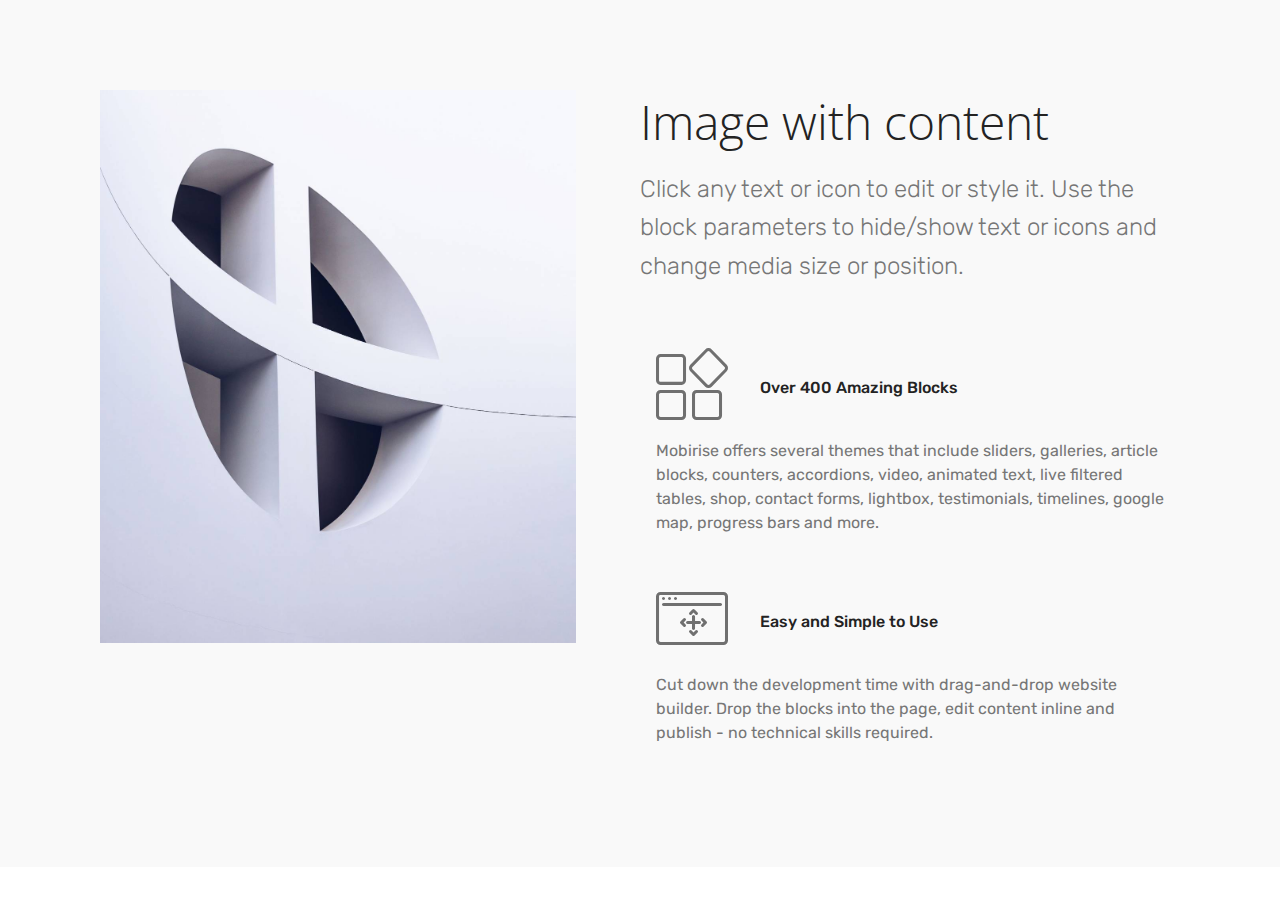
==== page1.html @ bb1910de "create github pages" ====
<!DOCTYPE html>
<html>
<head>
  <!-- Site made with Mobirise Website Builder v4.4.1, https://mobirise.com -->
  <meta charset="UTF-8">
  <meta http-equiv="X-UA-Compatible" content="IE=edge">
  <meta name="generator" content="Mobirise v4.4.1, mobirise.com">
  <meta name="viewport" content="width=device-width, initial-scale=1">
  <link rel="shortcut icon" href="assets/images/logo-2-1500x1500.png" type="image/x-icon">
  <meta name="description" content="Website Builder Description">
  <title>Despre noi</title>
  <link rel="stylesheet" href="assets/web/assets/mobirise-icons/mobirise-icons.css">
  <link rel="stylesheet" href="assets/tether/tether.min.css">
  <link rel="stylesheet" href="assets/bootstrap/css/bootstrap.min.css">
  <link rel="stylesheet" href="assets/bootstrap/css/bootstrap-grid.min.css">
  <link rel="stylesheet" href="assets/bootstrap/css/bootstrap-reboot.min.css">
  <link rel="stylesheet" href="assets/theme/css/style.css">
  <link rel="stylesheet" href="assets/mobirise/css/mbr-additional.css" type="text/css">
  
  
  
</head>
<body>
<section class="features11 cid-qBavedbnnl" id="features11-b" data-rv-view="156">

    

    

    <div class="container">   
        <div class="col-md-12">
            <div class="media-container-row">
                <div class="mbr-figure" style="width: 50%;">
                    <img src="assets/images/05.jpg" alt="Mobirise" media-simple="true">
                </div>
                <div class=" align-left aside-content">
                    <h2 class="mbr-title pt-2 mbr-fonts-style display-2">
                        Image with content
                    </h2>
                    <div class="mbr-section-text">
                        <p class="mbr-text mb-5 pt-3 mbr-light mbr-fonts-style display-5">
                        Click any text or icon to edit or style it. Use the block parameters to hide/show text or icons and change media size or position.
                        </p>
                    </div>

                    <div class="block-content">
                        <div class="card p-3 pr-3">
                            <div class="media">
                                <div class=" align-self-center card-img pb-3">
                                    <span class="mbri-extension mbr-iconfont" media-simple="true"></span>
                                </div>     
                                <div class="media-body">
                                    <h4 class="card-title mbr-fonts-style display-7">
                                        Over 400 Amazing Blocks
                                    </h4>
                                </div>
                            </div>                

                            <div class="card-box">
                                <p class="block-text mbr-fonts-style display-7">
                                   Mobirise offers several themes that include sliders, galleries, article blocks, counters, accordions, video, animated text, live filtered tables, shop, contact forms, lightbox, testimonials, timelines, google map, progress bars and more. 
                                </p>
                            </div>
                        </div>

                        <div class="card p-3 pr-3">
                            <div class="media">
                                <div class="align-self-center card-img pb-3">
                                    <span class="mbri-drag-n-drop2 mbr-iconfont" media-simple="true"></span>
                                </div>     
                                <div class="media-body">
                                    <h4 class="card-title mbr-fonts-style display-7">
                                        Easy and Simple to Use
                                    </h4>
                                </div>
                            </div>                

                            <div class="card-box">
                                <p class="block-text mbr-fonts-style display-7">
                                    Cut down the development time with drag-and-drop website builder. Drop the blocks into the page, edit content inline and publish - no technical skills required.
                                </p>
                            </div>
                        </div>
                    </div>
                </div>
            </div>
        </div> 
    </div>          
</section>


  <section class="engine"><a href="https://mobirise.co/h">how to make a website</a></section><script src="assets/web/assets/jquery/jquery.min.js"></script>
  <script src="assets/popper/popper.min.js"></script>
  <script src="assets/tether/tether.min.js"></script>
  <script src="assets/bootstrap/js/bootstrap.min.js"></script>
  <script src="assets/smooth-scroll/smooth-scroll.js"></script>
  <script src="assets/theme/js/script.js"></script>
  
  
</body>
</html>
---- assets/web/assets/mobirise-icons/mobirise-icons.css ----
@font-face {
  font-family: 'MobiriseIcons';
  src:  url('mobirise-icons.eot?spat4u');
  src:  url('mobirise-icons.eot?spat4u#iefix') format('embedded-opentype'),
    url('mobirise-icons.ttf?spat4u') format('truetype'),
    url('mobirise-icons.woff?spat4u') format('woff'),
    url('mobirise-icons.svg?spat4u#MobiriseIcons') format('svg');
  font-weight: normal;
  font-style: normal;
}

[class^="mbri-"], [class*=" mbri-"] {
  /* use !important to prevent issues with browser extensions that change fonts */
  font-family: MobiriseIcons !important;
  speak: none;
  font-style: normal;
  font-weight: normal;
  font-variant: normal;
  text-transform: none;
  line-height: 1;

  /* Better Font Rendering =========== */
  -webkit-font-smoothing: antialiased;
  -moz-osx-font-smoothing: grayscale;
}

.mbri-add-submenu:before {
  content: "\e900";
}
.mbri-alert:before {
  content: "\e901";
}
.mbri-align-center:before {
  content: "\e902";
}
.mbri-align-justify:before {
  content: "\e903";
}
.mbri-align-left:before {
  content: "\e904";
}
.mbri-align-right:before {
  content: "\e905";
}
.mbri-android:before {
  content: "\e906";
}
.mbri-apple:before {
  content: "\e907";
}
.mbri-arrow-down:before {
  content: "\e908";
}
.mbri-arrow-next:before {
  content: "\e909";
}
.mbri-arrow-prev:before {
  content: "\e90a";
}
.mbri-arrow-up:before {
  content: "\e90b";
}
.mbri-bold:before {
  content: "\e90c";
}
.mbri-bookmark:before {
  content: "\e90d";
}
.mbri-bootstrap:before {
  content: "\e90e";
}
.mbri-briefcase:before {
  content: "\e90f";
}
.mbri-browse:before {
  content: "\e910";
}
.mbri-bulleted-list:before {
  content: "\e911";
}
.mbri-calendar:before {
  content: "\e912";
}
.mbri-camera:before {
  content: "\e913";
}
.mbri-cart-add:before {
  content: "\e914";
}
.mbri-cart-full:before {
  content: "\e915";
}
.mbri-cash:before {
  content: "\e916";
}
.mbri-change-style:before {
  content: "\e917";
}
.mbri-chat:before {
  content: "\e918";
}
.mbri-clock:before {
  content: "\e919";
}
.mbri-close:before {
  content: "\e91a";
}
.mbri-cloud:before {
  content: "\e91b";
}
.mbri-code:before {
  content: "\e91c";
}
.mbri-contact-form:before {
  content: "\e91d";
}
.mbri-credit-card:before {
  content: "\e91e";
}
.mbri-cursor-click:before {
  content: "\e91f";
}
.mbri-cust-feedback:before {
  content: "\e920";
}
.mbri-database:before {
  content: "\e921";
}
.mbri-delivery:before {
  content: "\e922";
}
.mbri-desktop:before {
  content: "\e923";
}
.mbri-devices:before {
  content: "\e924";
}
.mbri-down:before {
  content: "\e925";
}
.mbri-download:before {
  content: "\e989";
}
.mbri-drag-n-drop:before {
  content: "\e927";
}
.mbri-drag-n-drop2:before {
  content: "\e928";
}
.mbri-edit:before {
  content: "\e929";
}
.mbri-edit2:before {
  content: "\e92a";
}
.mbri-error:before {
  content: "\e92b";
}
.mbri-extension:before {
  content: "\e92c";
}
.mbri-features:before {
  content: "\e92d";
}
.mbri-file:before {
  content: "\e92e";
}
.mbri-flag:before {
  content: "\e92f";
}
.mbri-folder:before {
  content: "\e930";
}
.mbri-gift:before {
  content: "\e931";
}
.mbri-github:before {
  content: "\e932";
}
.mbri-globe:before {
  content: "\e933";
}
.mbri-globe-2:before {
  content: "\e934";
}
.mbri-growing-chart:before {
  content: "\e935";
}
.mbri-hearth:before {
  content: "\e936";
}
.mbri-help:before {
  content: "\e937";
}
.mbri-home:before {
  content: "\e938";
}
.mbri-hot-cup:before {
  content: "\e939";
}
.mbri-idea:before {
  content: "\e93a";
}
.mbri-image-gallery:before {
  content: "\e93b";
}
.mbri-image-slider:before {
  content: "\e93c";
}
.mbri-info:before {
  content: "\e93d";
}
.mbri-italic:before {
  content: "\e93e";
}
.mbri-key:before {
  content: "\e93f";
}
.mbri-laptop:before {
  content: "\e940";
}
.mbri-layers:before {
  content: "\e941";
}
.mbri-left-right:before {
  content: "\e942";
}
.mbri-left:before {
  content: "\e943";
}
.mbri-letter:before {
  content: "\e944";
}
.mbri-like:before {
  content: "\e945";
}
.mbri-link:before {
  content: "\e946";
}
.mbri-lock:before {
  content: "\e947";
}
.mbri-login:before {
  content: "\e948";
}
.mbri-logout:before {
  content: "\e949";
}
.mbri-magic-stick:before {
  content: "\e94a";
}
.mbri-map-pin:before {
  content: "\e94b";
}
.mbri-menu:before {
  content: "\e94c";
}
.mbri-mobile:before {
  content: "\e94d";
}
.mbri-mobile2:before {
  content: "\e94e";
}
.mbri-mobirise:before {
  content: "\e94f";
}
.mbri-more-horizontal:before {
  content: "\e950";
}
.mbri-more-vertical:before {
  content: "\e951";
}
.mbri-music:before {
  content: "\e952";
}
.mbri-new-file:before {
  content: "\e953";
}
.mbri-numbered-list:before {
  content: "\e954";
}
.mbri-opened-folder:before {
  content: "\e955";
}
.mbri-pages:before {
  content: "\e956";
}
.mbri-paper-plane:before {
  content: "\e957";
}
.mbri-paperclip:before {
  content: "\e958";
}
.mbri-photo:before {
  content: "\e959";
}
.mbri-photos:before {
  content: "\e95a";
}
.mbri-pin:before {
  content: "\e95b";
}
.mbri-play:before {
  content: "\e95c";
}
.mbri-plus:before {
  content: "\e95d";
}
.mbri-preview:before {
  content: "\e95e";
}
.mbri-print:before {
  content: "\e95f";
}
.mbri-protect:before {
  content: "\e960";
}
.mbri-question:before {
  content: "\e961";
}
.mbri-quote-left:before {
  content: "\e962";
}
.mbri-quote-right:before {
  content: "\e963";
}
.mbri-refresh:before {
  content: "\e964";
}
.mbri-responsive:before {
  content: "\e965";
}
.mbri-right:before {
  content: "\e966";
}
.mbri-rocket:before {
  content: "\e967";
}
.mbri-sad-face:before {
  content: "\e968";
}
.mbri-sale:before {
  content: "\e969";
}
.mbri-save:before {
  content: "\e96a";
}
.mbri-search:before {
  content: "\e96b";
}
.mbri-setting:before {
  content: "\e96c";
}
.mbri-setting2:before {
  content: "\e96d";
}
.mbri-setting3:before {
  content: "\e96e";
}
.mbri-share:before {
  content: "\e96f";
}
.mbri-shopping-bag:before {
  content: "\e970";
}
.mbri-shopping-basket:before {
  content: "\e971";
}
.mbri-shopping-cart:before {
  content: "\e972";
}
.mbri-sites:before {
  content: "\e973";
}
.mbri-smile-face:before {
  content: "\e974";
}
.mbri-speed:before {
  content: "\e975";
}
.mbri-star:before {
  content: "\e976";
}
.mbri-success:before {
  content: "\e977";
}
.mbri-sun:before {
  content: "\e978";
}
.mbri-sun2:before {
  content: "\e979";
}
.mbri-tablet:before {
  content: "\e97a";
}
.mbri-tablet-vertical:before {
  content: "\e97b";
}
.mbri-target:before {
  content: "\e97c";
}
.mbri-timer:before {
  content: "\e97d";
}
.mbri-to-ftp:before {
  content: "\e97e";
}
.mbri-to-local-drive:before {
  content: "\e97f";
}
.mbri-touch-swipe:before {
  content: "\e980";
}
.mbri-touch:before {
  content: "\e981";
}
.mbri-trash:before {
  content: "\e982";
}
.mbri-underline:before {
  content: "\e983";
}
.mbri-unlink:before {
  content: "\e984";
}
.mbri-unlock:before {
  content: "\e985";
}
.mbri-up-down:before {
  content: "\e986";
}
.mbri-up:before {
  content: "\e987";
}
.mbri-update:before {
  content: "\e988";
}
.mbri-upload:before {
 content: "\e926"; 
}
.mbri-user:before {
  content: "\e98a";
}
.mbri-user2:before {
  content: "\e98b";
}
.mbri-users:before {
  content: "\e98c";
}
.mbri-video:before {
  content: "\e98d";
}
.mbri-video-play:before {
  content: "\e98e";
}
.mbri-watch:before {
  content: "\e98f";
}
.mbri-website-theme:before {
  content: "\e990";
}
.mbri-wifi:before {
  content: "\e991";
}
.mbri-windows:before {
  content: "\e992";
}
.mbri-zoom-out:before {
  content: "\e993";
}
.mbri-redo:before {
  content: "\e994";
}
.mbri-undo:before {
  content: "\e995";
}
---- assets/theme/css/style.css ----
/*!
 * Mobirise v4 theme (https://mobirise.com/)
 * Copyright 2017 Mobirise
 */
section {
  background-color: #eeeeee; }

section,
.container,
.container-fluid {
  position: relative;
  word-wrap: break-word; }

a.mbr-iconfont:hover {
  text-decoration: none; }

.article .lead p, .article .lead ul, .article .lead ol, .article .lead pre, .article .lead blockquote {
  margin-bottom: 0; }

a {
  font-style: normal;
  font-weight: 400;
  cursor: pointer; }
  a, a:hover {
    text-decoration: none; }

figure {
  margin-bottom: 0; }

body {
  color: #232323; }

h1, h2, h3, h4, h5, h6,
.h1, .h2, .h3, .h4, .h5, .h6,
.display-1, .display-2, .display-3, .display-4 {
  line-height: 1;
  word-break: break-word;
  word-wrap: break-word; }

b, strong {
  font-weight: bold; }

blockquote {
  padding: 10px 0 10px 20px;
  position: relative;
  border-left: 2px solid;
  border-color: #ff3366; }

input:-webkit-autofill, input:-webkit-autofill:hover, input:-webkit-autofill:focus, input:-webkit-autofill:active {
  transition-delay: 9999s;
  transition-property: background-color, color; }

textarea[type="hidden"] {
  display: none; }

body {
  position: relative; }

section {
  background-position: 50% 50%;
  background-repeat: no-repeat;
  background-size: cover; }
  section .mbr-background-video,
  section .mbr-background-video-preview {
    position: absolute;
    bottom: 0;
    left: 0;
    right: 0;
    top: 0; }

.hidden {
  visibility: hidden; }

.mbr-z-index20 {
  z-index: 20; }

/*! Base colors */
.mbr-white {
  color: #ffffff; }

.mbr-black {
  color: #000000; }

.mbr-bg-white {
  background-color: #ffffff; }

.mbr-bg-black {
  background-color: #000000; }

/*! Text-aligns */
.align-left {
  text-align: left; }

.align-center {
  text-align: center; }

.align-right {
  text-align: right; }

@media (max-width: 767px) {
  .align-left, .align-center, .align-right, .mbr-section-btn, .mbr-section-title {
    text-align: center; } }
/*! Font-weight  */
.mbr-light {
  font-weight: 300; }

.mbr-regular {
  font-weight: 400; }

.mbr-semibold {
  font-weight: 500; }

.mbr-bold {
  font-weight: 700; }

/*! Media  */
.media-size-item {
  -webkit-flex: 1 1 auto;
  -moz-flex: 1 1 auto;
  -ms-flex: 1 1 auto;
  -o-flex: 1 1 auto;
  flex: 1 1 auto; }

.media-content {
  -webkit-flex-basis: 100%;
  flex-basis: 100%; }

.media-container-row {
  display: -ms-flexbox;
  display: -webkit-flex;
  display: flex;
  -webkit-flex-direction: row;
  -ms-flex-direction: row;
  flex-direction: row;
  -webkit-flex-wrap: wrap;
  -ms-flex-wrap: wrap;
  flex-wrap: wrap;
  -webkit-justify-content: center;
  -ms-flex-pack: center;
  justify-content: center;
  -webkit-align-content: center;
  -ms-flex-line-pack: center;
  align-content: center;
  -webkit-align-items: start;
  -ms-flex-align: start;
  align-items: start; }
  .media-container-row .media-size-item {
    width: 400px; }

.media-container-column {
  display: -ms-flexbox;
  display: -webkit-flex;
  display: flex;
  -webkit-flex-direction: column;
  -ms-flex-direction: column;
  flex-direction: column;
  -webkit-flex-wrap: wrap;
  -ms-flex-wrap: wrap;
  flex-wrap: wrap;
  -webkit-justify-content: center;
  -ms-flex-pack: center;
  justify-content: center;
  -webkit-align-content: center;
  -ms-flex-line-pack: center;
  align-content: center;
  -webkit-align-items: stretch;
  -ms-flex-align: stretch;
  align-items: stretch; }
  .media-container-column > * {
    width: 100%; }

@media (min-width: 992px) {
  .media-container-row {
    -webkit-flex-wrap: nowrap;
    -ms-flex-wrap: nowrap;
    flex-wrap: nowrap; } }
figure {
  overflow: hidden; }

figure[mbr-media-size] {
  transition: width 0.1s; }

.mbr-figure img, .mbr-figure iframe {
  display: block;
  width: 100%; }

.card {
  background-color: transparent;
  border: none; }

.card-img {
  text-align: center;
  flex-shrink: 0; }

.media {
  max-width: 100%;
  margin: 0 auto; }

.mbr-figure {
  -ms-flex-item-align: center;
  -ms-grid-row-align: center;
  -webkit-align-self: center;
  align-self: center; }

.media-container > div {
  max-width: 100%; }

.mbr-figure img, .card-img img {
  width: 100%; }

@media (max-width: 991px) {
  .media-size-item {
    width: auto !important; }

  .media {
    width: auto; }

  .mbr-figure {
    width: 100% !important; } }
/*! Buttons */
.mbr-section-btn {
  margin-left: -.25rem;
  margin-right: -.25rem;
  font-size: 0; }

nav .mbr-section-btn {
  margin-left: 0rem;
  margin-right: 0rem; }

/*! Btn icon margin */
.btn .mbr-iconfont, .btn.btn-sm .mbr-iconfont {
  cursor: pointer;
  margin-right: 0.5rem; }

.btn.btn-md .mbr-iconfont, .btn.btn-md .mbr-iconfont {
  margin-right: 0.8rem; }

.mbr-regular {
  font-weight: 400; }

.mbr-semibold {
  font-weight: 500; }

.mbr-bold {
  font-weight: 700; }

[type="submit"] {
  -webkit-appearance: none; }

/*! Full-screen */
.mbr-fullscreen .mbr-overlay {
  min-height: 100vh; }

.mbr-fullscreen {
  display: flex;
  display: -webkit-flex;
  display: -moz-flex;
  display: -ms-flex;
  display: -o-flex;
  align-items: center;
  -webkit-align-items: center;
  min-height: 100vh;
  padding-top: 3rem;
  padding-bottom: 3rem; }

/*! Map */
.map {
  height: 25rem;
  position: relative; }
  .map iframe {
    width: 100%;
    height: 100%; }

/* Form */
.form-asterisk {
  font-family: initial;
  position: absolute;
  top: -2px;
  font-weight: normal; }

/*! Scroll to top arrow */
.mbr-arrow-up {
  bottom: 25px;
  right: 90px;
  position: fixed;
  text-align: right;
  z-index: 5000;
  color: #ffffff;
  font-size: 32px;
  transform: rotate(180deg);
  -webkit-transform: rotate(180deg); }

.mbr-arrow-up a {
  background: rgba(0, 0, 0, 0.2);
  border-radius: 3px;
  color: #fff;
  display: inline-block;
  height: 60px;
  width: 60px;
  outline-style: none !important;
  position: relative;
  text-decoration: none;
  transition: all .3s ease-in-out;
  cursor: pointer;
  text-align: center; }
  .mbr-arrow-up a:hover {
    background-color: rgba(0, 0, 0, 0.4); }
  .mbr-arrow-up a i {
    line-height: 60px; }

.mbr-arrow-up-icon {
  display: block;
  color: #fff; }

.mbr-arrow-up-icon::before {
  content: "\203a";
  display: inline-block;
  font-family: serif;
  font-size: 32px;
  line-height: 1;
  font-style: normal;
  position: relative;
  top: 6px;
  left: -4px;
  -webkit-transform: rotate(-90deg);
  transform: rotate(-90deg); }

/*! Arrow Down */
.mbr-arrow {
  position: absolute;
  bottom: 45px;
  left: 50%;
  width: 60px;
  height: 60px;
  cursor: pointer;
  background-color: rgba(80, 80, 80, 0.5);
  border-radius: 50%;
  -webkit-transform: translateX(-50%);
  transform: translateX(-50%); }
  .mbr-arrow > a {
    display: inline-block;
    text-decoration: none;
    outline-style: none;
    -webkit-animation: arrowdown 1.7s ease-in-out infinite;
    animation: arrowdown 1.7s ease-in-out infinite; }
    .mbr-arrow > a > i {
      position: absolute;
      top: -2px;
      left: 15px;
      font-size: 2rem; }

@keyframes arrowdown {
  0% {
    transform: translateY(0px);
    -webkit-transform: translateY(0px); }
  50% {
    transform: translateY(-5px);
    -webkit-transform: translateY(-5px); }
  100% {
    transform: translateY(0px);
    -webkit-transform: translateY(0px); } }
@-webkit-keyframes arrowdown {
  0% {
    transform: translateY(0px);
    -webkit-transform: translateY(0px); }
  50% {
    transform: translateY(-5px);
    -webkit-transform: translateY(-5px); }
  100% {
    transform: translateY(0px);
    -webkit-transform: translateY(0px); } }
@media (max-width: 500px) {
  .mbr-arrow-up {
    left: 50%;
    right: auto;
    transform: translateX(-50%) rotate(180deg);
    -webkit-transform: translateX(-50%) rotate(180deg); } }
/*Gradients animation*/
@keyframes gradient-animation {
  from {
    background-position: 0% 100%;
    animation-timing-function: ease-in-out; }
  to {
    background-position: 100% 0%;
    animation-timing-function: ease-in-out; } }
@-webkit-keyframes gradient-animation {
  from {
    background-position: 0% 100%;
    animation-timing-function: ease-in-out; }
  to {
    background-position: 100% 0%;
    animation-timing-function: ease-in-out; } }
.bg-gradient {
  background-size: 200% 200%;
  animation: gradient-animation 5s infinite alternate;
  -webkit-animation: gradient-animation 5s infinite alternate; }

.menu .navbar-brand {
  display: -webkit-flex; }
  .menu .navbar-brand span {
    display: flex;
    display: -webkit-flex; }
  .menu .navbar-brand .navbar-caption-wrap {
    display: -webkit-flex; }
  .menu .navbar-brand .navbar-logo img {
    display: -webkit-flex; }
@media (min-width: 768px) and (max-width: 991px) {
  .menu .navbar-toggleable-sm .navbar-nav {
    display: -webkit-box;
    display: -webkit-flex;
    display: -ms-flexbox; } }
@media (min-width: 992px) {
  .menu .navbar-nav.nav-dropdown {
    display: -webkit-flex; }
  .menu .navbar-toggleable-sm .navbar-collapse {
    display: -webkit-flex !important; } }

/*# sourceMappingURL=style.css.map */
.engine {
	position: absolute;
	text-indent: -2400px;
	text-align: center;
	padding: 0;
	top: 0;
	left: -2400px;
}
---- assets/mobirise/css/mbr-additional.css ----
@import url(https://fonts.googleapis.com/css?family=Rubik:300,300i,400,400i,500,500i,700,700i,900,900i);
@import url(https://fonts.googleapis.com/css?family=Open+Sans:300,300i,400,400i,600,600i,700,700i,800,800i);





body {
  font-style: normal;
  line-height: 1.5;
}
.mbr-section-title {
  font-style: normal;
  line-height: 1.2;
}
.mbr-section-subtitle {
  line-height: 1.3;
}
.mbr-text {
  font-style: normal;
  line-height: 1.6;
}
.display-1 {
  font-family: 'Rubik', sans-serif;
  font-size: 4.25rem;
}
.display-1 > .mbr-iconfont {
  font-size: 6.8rem;
}
.display-2 {
  font-family: 'Open Sans', sans-serif;
  font-size: 3rem;
}
.display-2 > .mbr-iconfont {
  font-size: 4.8rem;
}
.display-4 {
  font-family: 'Rubik', sans-serif;
  font-size: 1rem;
}
.display-4 > .mbr-iconfont {
  font-size: 1.6rem;
}
.display-5 {
  font-family: 'Rubik', sans-serif;
  font-size: 1.5rem;
}
.display-5 > .mbr-iconfont {
  font-size: 2.4rem;
}
.display-7 {
  font-family: 'Rubik', sans-serif;
  font-size: 1rem;
}
.display-7 > .mbr-iconfont {
  font-size: 1.6rem;
}
/* ---- Fluid typography for mobile devices ---- */
/* 1.4 - font scale ratio ( bootstrap == 1.42857 ) */
/* 100vw - current viewport width */
/* (48 - 20)  48 == 48rem == 768px, 20 == 20rem == 320px(minimal supported viewport) */
/* 0.65 - min scale variable, may vary */
@media (max-width: 768px) {
  .display-1 {
    font-size: 3.4rem;
    font-size: calc( 2.1374999999999997rem + (4.25 - 2.1374999999999997) * ((100vw - 20rem) / (48 - 20)));
    line-height: calc( 1.4 * (2.1374999999999997rem + (4.25 - 2.1374999999999997) * ((100vw - 20rem) / (48 - 20))));
  }
  .display-2 {
    font-size: 2.4rem;
    font-size: calc( 1.7rem + (3 - 1.7) * ((100vw - 20rem) / (48 - 20)));
    line-height: calc( 1.4 * (1.7rem + (3 - 1.7) * ((100vw - 20rem) / (48 - 20))));
  }
  .display-4 {
    font-size: 0.8rem;
    font-size: calc( 1rem + (1 - 1) * ((100vw - 20rem) / (48 - 20)));
    line-height: calc( 1.4 * (1rem + (1 - 1) * ((100vw - 20rem) / (48 - 20))));
  }
  .display-5 {
    font-size: 1.2rem;
    font-size: calc( 1.175rem + (1.5 - 1.175) * ((100vw - 20rem) / (48 - 20)));
    line-height: calc( 1.4 * (1.175rem + (1.5 - 1.175) * ((100vw - 20rem) / (48 - 20))));
  }
}
/* Buttons */
.btn {
  font-weight: 500;
  border-width: 2px;
  font-style: normal;
  letter-spacing: 1px;
  margin: .4rem .8rem;
  white-space: normal;
  -webkit-transition: all 0.3s ease-in-out;
  -moz-transition: all 0.3s ease-in-out;
  transition: all 0.3s ease-in-out;
  padding: 1rem 3rem;
  border-radius: 3px;
  display: inline-flex;
  align-items: center;
  justify-content: center;
  word-break: break-word;
}
.btn-sm {
  font-weight: 500;
  letter-spacing: 1px;
  -webkit-transition: all 0.3s ease-in-out;
  -moz-transition: all 0.3s ease-in-out;
  transition: all 0.3s ease-in-out;
  padding: 0.6rem 1.5rem;
  border-radius: 3px;
}
.btn-md {
  font-weight: 500;
  letter-spacing: 1px;
  margin: .4rem .8rem !important;
  -webkit-transition: all 0.3s ease-in-out;
  -moz-transition: all 0.3s ease-in-out;
  transition: all 0.3s ease-in-out;
  padding: 1rem 3rem;
  border-radius: 3px;
}
.btn-lg {
  font-weight: 500;
  letter-spacing: 1px;
  margin: .4rem .8rem !important;
  -webkit-transition: all 0.3s ease-in-out;
  -moz-transition: all 0.3s ease-in-out;
  transition: all 0.3s ease-in-out;
  padding: 1.2rem 3.2rem;
  border-radius: 3px;
}
.bg-primary {
  background-color: #2a91b4 !important;
}
.bg-success {
  background-color: #f7ed4a !important;
}
.bg-info {
  background-color: #82786e !important;
}
.bg-warning {
  background-color: #879a9f !important;
}
.bg-danger {
  background-color: #b1a374 !important;
}
.btn-primary,
.btn-primary:active {
  background-color: #2a91b4;
  border-color: #2a91b4;
  color: #ffffff;
}
.btn-primary:hover,
.btn-primary:focus,
.btn-primary.focus,
.btn-primary.active {
  color: #ffffff;
  background-color: #1c5f76;
  border-color: #1c5f76;
}
.btn-primary.disabled,
.btn-primary:disabled {
  color: #ffffff !important;
  background-color: #1c5f76 !important;
  border-color: #1c5f76 !important;
}
.btn-secondary,
.btn-secondary:active {
  background-color: #ff3366;
  border-color: #ff3366;
  color: #ffffff;
}
.btn-secondary:hover,
.btn-secondary:focus,
.btn-secondary.focus,
.btn-secondary.active {
  color: #ffffff;
  background-color: #e50039;
  border-color: #e50039;
}
.btn-secondary.disabled,
.btn-secondary:disabled {
  color: #ffffff !important;
  background-color: #e50039 !important;
  border-color: #e50039 !important;
}
.btn-info,
.btn-info:active {
  background-color: #82786e;
  border-color: #82786e;
  color: #ffffff;
}
.btn-info:hover,
.btn-info:focus,
.btn-info.focus,
.btn-info.active {
  color: #ffffff;
  background-color: #59524b;
  border-color: #59524b;
}
.btn-info.disabled,
.btn-info:disabled {
  color: #ffffff !important;
  background-color: #59524b !important;
  border-color: #59524b !important;
}
.btn-success,
.btn-success:active {
  background-color: #f7ed4a;
  border-color: #f7ed4a;
  color: #ffffff;
}
.btn-success:hover,
.btn-success:focus,
.btn-success.focus,
.btn-success.active {
  color: #ffffff;
  background-color: #eadd0a;
  border-color: #eadd0a;
}
.btn-success.disabled,
.btn-success:disabled {
  color: #ffffff !important;
  background-color: #eadd0a !important;
  border-color: #eadd0a !important;
}
.btn-warning,
.btn-warning:active {
  background-color: #879a9f;
  border-color: #879a9f;
  color: #ffffff;
}
.btn-warning:hover,
.btn-warning:focus,
.btn-warning.focus,
.btn-warning.active {
  color: #ffffff;
  background-color: #617479;
  border-color: #617479;
}
.btn-warning.disabled,
.btn-warning:disabled {
  color: #ffffff !important;
  background-color: #617479 !important;
  border-color: #617479 !important;
}
.btn-danger,
.btn-danger:active {
  background-color: #b1a374;
  border-color: #b1a374;
  color: #ffffff;
}
.btn-danger:hover,
.btn-danger:focus,
.btn-danger.focus,
.btn-danger.active {
  color: #ffffff;
  background-color: #8b7d4e;
  border-color: #8b7d4e;
}
.btn-danger.disabled,
.btn-danger:disabled {
  color: #ffffff !important;
  background-color: #8b7d4e !important;
  border-color: #8b7d4e !important;
}
.btn-white {
  color: #333333 !important;
}
.btn-white,
.btn-white:active {
  background-color: #ffffff;
  border-color: #ffffff;
  color: #ffffff;
}
.btn-white:hover,
.btn-white:focus,
.btn-white.focus,
.btn-white.active {
  color: #ffffff;
  background-color: #d4d4d4;
  border-color: #d4d4d4;
}
.btn-white.disabled,
.btn-white:disabled {
  color: #ffffff !important;
  background-color: #d4d4d4 !important;
  border-color: #d4d4d4 !important;
}
.btn-black,
.btn-black:active {
  background-color: #333333;
  border-color: #333333;
  color: #ffffff;
}
.btn-black:hover,
.btn-black:focus,
.btn-black.focus,
.btn-black.active {
  color: #ffffff;
  background-color: #0d0d0d;
  border-color: #0d0d0d;
}
.btn-black.disabled,
.btn-black:disabled {
  color: #ffffff !important;
  background-color: #0d0d0d !important;
  border-color: #0d0d0d !important;
}
.btn-primary-outline,
.btn-primary-outline:active {
  background: none;
  border-color: #174e61;
  color: #174e61;
}
.btn-primary-outline:hover,
.btn-primary-outline:focus,
.btn-primary-outline.focus,
.btn-primary-outline.active {
  color: #ffffff;
  background-color: #2a91b4;
  border-color: #2a91b4;
}
.btn-primary-outline.disabled,
.btn-primary-outline:disabled {
  color: #ffffff !important;
  background-color: #2a91b4 !important;
  border-color: #2a91b4 !important;
}
.btn-secondary-outline,
.btn-secondary-outline:active {
  background: none;
  border-color: #cc0033;
  color: #cc0033;
}
.btn-secondary-outline:hover,
.btn-secondary-outline:focus,
.btn-secondary-outline.focus,
.btn-secondary-outline.active {
  color: #ffffff;
  background-color: #ff3366;
  border-color: #ff3366;
}
.btn-secondary-outline.disabled,
.btn-secondary-outline:disabled {
  color: #ffffff !important;
  background-color: #ff3366 !important;
  border-color: #ff3366 !important;
}
.btn-info-outline,
.btn-info-outline:active {
  background: none;
  border-color: #4b453f;
  color: #4b453f;
}
.btn-info-outline:hover,
.btn-info-outline:focus,
.btn-info-outline.focus,
.btn-info-outline.active {
  color: #ffffff;
  background-color: #82786e;
  border-color: #82786e;
}
.btn-info-outline.disabled,
.btn-info-outline:disabled {
  color: #ffffff !important;
  background-color: #82786e !important;
  border-color: #82786e !important;
}
.btn-success-outline,
.btn-success-outline:active {
  background: none;
  border-color: #d2c609;
  color: #d2c609;
}
.btn-success-outline:hover,
.btn-success-outline:focus,
.btn-success-outline.focus,
.btn-success-outline.active {
  color: #ffffff;
  background-color: #f7ed4a;
  border-color: #f7ed4a;
}
.btn-success-outline.disabled,
.btn-success-outline:disabled {
  color: #ffffff !important;
  background-color: #f7ed4a !important;
  border-color: #f7ed4a !important;
}
.btn-warning-outline,
.btn-warning-outline:active {
  background: none;
  border-color: #55666b;
  color: #55666b;
}
.btn-warning-outline:hover,
.btn-warning-outline:focus,
.btn-warning-outline.focus,
.btn-warning-outline.active {
  color: #ffffff;
  background-color: #879a9f;
  border-color: #879a9f;
}
.btn-warning-outline.disabled,
.btn-warning-outline:disabled {
  color: #ffffff !important;
  background-color: #879a9f !important;
  border-color: #879a9f !important;
}
.btn-danger-outline,
.btn-danger-outline:active {
  background: none;
  border-color: #7a6e45;
  color: #7a6e45;
}
.btn-danger-outline:hover,
.btn-danger-outline:focus,
.btn-danger-outline.focus,
.btn-danger-outline.active {
  color: #ffffff;
  background-color: #b1a374;
  border-color: #b1a374;
}
.btn-danger-outline.disabled,
.btn-danger-outline:disabled {
  color: #ffffff !important;
  background-color: #b1a374 !important;
  border-color: #b1a374 !important;
}
.btn-black-outline,
.btn-black-outline:active {
  background: none;
  border-color: #000000;
  color: #000000;
}
.btn-black-outline:hover,
.btn-black-outline:focus,
.btn-black-outline.focus,
.btn-black-outline.active {
  color: #ffffff;
  background-color: #333333;
  border-color: #333333;
}
.btn-black-outline.disabled,
.btn-black-outline:disabled {
  color: #ffffff !important;
  background-color: #333333 !important;
  border-color: #333333 !important;
}
.btn-white-outline,
.btn-white-outline:active,
.btn-white-outline.active {
  background: none;
  border-color: #ffffff;
  color: #ffffff;
}
.btn-white-outline:hover,
.btn-white-outline:focus,
.btn-white-outline.focus {
  color: #333333;
  background-color: #ffffff;
  border-color: #ffffff;
}
.text-primary {
  color: #2a91b4 !important;
}
.text-secondary {
  color: #ff3366 !important;
}
.text-success {
  color: #f7ed4a !important;
}
.text-info {
  color: #82786e !important;
}
.text-warning {
  color: #879a9f !important;
}
.text-danger {
  color: #b1a374 !important;
}
.text-white {
  color: #ffffff !important;
}
.text-black {
  color: #000000 !important;
}
a.text-primary:hover,
a.text-primary:focus {
  color: #174e61 !important;
}
a.text-secondary:hover,
a.text-secondary:focus {
  color: #cc0033 !important;
}
a.text-success:hover,
a.text-success:focus {
  color: #d2c609 !important;
}
a.text-info:hover,
a.text-info:focus {
  color: #4b453f !important;
}
a.text-warning:hover,
a.text-warning:focus {
  color: #55666b !important;
}
a.text-danger:hover,
a.text-danger:focus {
  color: #7a6e45 !important;
}
a.text-white:hover,
a.text-white:focus {
  color: #b3b3b3 !important;
}
a.text-black:hover,
a.text-black:focus {
  color: #4d4d4d !important;
}
.alert-success {
  background-color: #70c770;
}
.alert-info {
  background-color: #82786e;
}
.alert-warning {
  background-color: #879a9f;
}
.alert-danger {
  background-color: #b1a374;
}
.mbr-section-btn a.btn:not(.btn-form) {
  border-radius: 100px;
}
.mbr-section-btn a.btn:not(.btn-form):hover {
  box-shadow: 0 10px 40px 0 rgba(0, 0, 0, 0.2);
}
.mbr-gallery-filter li a {
  border-radius: 100px !important;
}
.mbr-gallery-filter li.active .btn {
  background-color: #2a91b4;
  border-color: #2a91b4;
  color: #ffffff;
}
.mbr-gallery-filter li.active .btn:focus {
  box-shadow: none;
}
.nav-tabs .nav-link {
  border-radius: 100px !important;
}
.btn-form {
  border-radius: 0;
}
.btn-form:hover {
  cursor: pointer;
}
a,
a:hover {
  color: #2a91b4;
}
.mbr-plan-header.bg-primary .mbr-plan-subtitle,
.mbr-plan-header.bg-primary .mbr-plan-price-desc {
  color: #7dc7e1;
}
.mbr-plan-header.bg-success .mbr-plan-subtitle,
.mbr-plan-header.bg-success .mbr-plan-price-desc {
  color: #ffffff;
}
.mbr-plan-header.bg-info .mbr-plan-subtitle,
.mbr-plan-header.bg-info .mbr-plan-price-desc {
  color: #beb8b2;
}
.mbr-plan-header.bg-warning .mbr-plan-subtitle,
.mbr-plan-header.bg-warning .mbr-plan-price-desc {
  color: #ced6d8;
}
.mbr-plan-header.bg-danger .mbr-plan-subtitle,
.mbr-plan-header.bg-danger .mbr-plan-price-desc {
  color: #dfd9c6;
}
/* Scroll to top button*/
.scrollToTop_wraper {
  opacity: 0 !important;
}
/* Others*/
.note-check a[data-value=Rubik] {
  font-style: normal;
}
.mbr-arrow a {
  color: #ffffff;
}
.form-control-label {
  position: relative;
  cursor: pointer;
  margin-bottom: .357em;
  padding: 0;
}
.alert {
  color: #ffffff;
  border-radius: 0;
  border: 0;
  font-size: .875rem;
  line-height: 1.5;
  margin-bottom: 1.875rem;
  padding: 1.25rem;
  position: relative;
}
.alert.alert-form::after {
  background-color: inherit;
  bottom: -7px;
  content: "";
  display: block;
  height: 14px;
  left: 50%;
  margin-left: -7px;
  position: absolute;
  transform: rotate(45deg);
  width: 14px;
}
.form-control {
  background-color: #f5f5f5;
  box-shadow: none;
  color: #565656;
  font-family: 'Rubik', sans-serif;
  font-size: 1rem;
  line-height: 1.43;
  min-height: 3.5em;
  padding: 1.07em .5em;
}
.form-control > .mbr-iconfont {
  font-size: 1.6rem;
}
.form-control,
.form-control:focus {
  border: 1px solid #e8e8e8;
}
.form-active .form-control:invalid {
  border-color: red;
}
.mbr-overlay {
  background-color: #000;
  bottom: 0;
  left: 0;
  opacity: .5;
  position: absolute;
  right: 0;
  top: 0;
  z-index: 0;
}
blockquote {
  font-style: italic;
  padding: 10px 0 10px 20px;
  font-size: 1.09rem;
  position: relative;
  border-color: #2a91b4;
  border-width: 3px;
}
ul,
ol,
pre,
blockquote {
  margin-bottom: 2.3125rem;
}
pre {
  background: #f4f4f4;
  padding: 10px 24px;
  white-space: pre-wrap;
}
.inactive {
  -webkit-user-select: none;
  -moz-user-select: none;
  -ms-user-select: none;
  user-select: none;
  pointer-events: none;
  -webkit-user-drag: none;
  user-drag: none;
}
.mbr-section__comments .row {
  justify-content: center;
}
/* Forms */
.mbr-form .btn {
  margin: .4rem 0;
}
.mbr-form .input-group-btn a.btn {
  border-radius: 100px !important;
}
.mbr-form .input-group-btn a.btn:hover {
  box-shadow: 0 10px 40px 0 rgba(0, 0, 0, 0.2);
}
.mbr-form .input-group-btn button[type="submit"] {
  border-radius: 100px !important;
  padding: 1rem 3rem;
}
.mbr-form .input-group-btn button[type="submit"]:hover {
  box-shadow: 0 10px 40px 0 rgba(0, 0, 0, 0.2);
}
.form2 .form-control {
  border-top-left-radius: 100px;
  border-bottom-left-radius: 100px;
}
.form2 .input-group-btn a.btn {
  border-top-left-radius: 0 !important;
  border-bottom-left-radius: 0 !important;
}
.form2 .input-group-btn button[type="submit"] {
  border-top-left-radius: 0 !important;
  border-bottom-left-radius: 0 !important;
}
.form3 input[type="email"] {
  border-radius: 100px !important;
}
@media (max-width: 349px) {
  .form2 input[type="email"] {
    border-radius: 100px !important;
  }
  .form2 .input-group-btn a.btn {
    border-radius: 100px !important;
  }
  .form2 .input-group-btn button[type="submit"] {
    border-radius: 100px !important;
  }
}
@media (max-width: 767px) {
  .btn {
    font-size: .75rem !important;
  }
  .btn .mbr-iconfont {
    font-size: 1rem !important;
  }
}
/* Social block */
.btn-social {
  font-size: 20px;
  border-radius: 50%;
  padding: 0;
  width: 44px;
  height: 44px;
  line-height: 44px;
  text-align: center;
  position: relative;
  border: 2px solid #c0a375;
  border-color: #2a91b4;
  color: #232323;
  cursor: pointer;
}
.btn-social i {
  top: 0;
  line-height: 44px;
  width: 44px;
}
.btn-social:hover {
  color: #fff;
  background: #2a91b4;
}
.btn-social + .btn {
  margin-left: .1rem;
}
/* Footer */
.mbr-footer-content li::before,
.mbr-footer .mbr-contacts li::before {
  background: #2a91b4;
}
.mbr-footer-content li a:hover,
.mbr-footer .mbr-contacts li a:hover {
  color: #2a91b4;
}
.footer3 input[type="email"],
.footer4 input[type="email"] {
  border-radius: 100px !important;
}
.footer3 .input-group-btn a.btn,
.footer4 .input-group-btn a.btn {
  border-radius: 100px !important;
}
.footer3 .input-group-btn button[type="submit"],
.footer4 .input-group-btn button[type="submit"] {
  border-radius: 100px !important;
}
/* Headers*/
.header13 .form-inline input[type="email"],
.header14 .form-inline input[type="email"] {
  border-radius: 100px;
}
.header13 .form-inline input[type="text"],
.header14 .form-inline input[type="text"] {
  border-radius: 100px;
}
.header13 .form-inline input[type="tel"],
.header14 .form-inline input[type="tel"] {
  border-radius: 100px;
}
.header13 .form-inline a.btn,
.header14 .form-inline a.btn {
  border-radius: 100px;
}
.header13 .form-inline button,
.header14 .form-inline button {
  border-radius: 100px !important;
}
.offset-1 {
  margin-left: 8.33333%;
}
.offset-2 {
  margin-left: 16.66667%;
}
.offset-3 {
  margin-left: 25%;
}
.offset-4 {
  margin-left: 33.33333%;
}
.offset-5 {
  margin-left: 41.66667%;
}
.offset-6 {
  margin-left: 50%;
}
.offset-7 {
  margin-left: 58.33333%;
}
.offset-8 {
  margin-left: 66.66667%;
}
.offset-9 {
  margin-left: 75%;
}
.offset-10 {
  margin-left: 83.33333%;
}
.offset-11 {
  margin-left: 91.66667%;
}
@media (min-width: 576px) {
  .offset-sm-0 {
    margin-left: 0%;
  }
  .offset-sm-1 {
    margin-left: 8.33333%;
  }
  .offset-sm-2 {
    margin-left: 16.66667%;
  }
  .offset-sm-3 {
    margin-left: 25%;
  }
  .offset-sm-4 {
    margin-left: 33.33333%;
  }
  .offset-sm-5 {
    margin-left: 41.66667%;
  }
  .offset-sm-6 {
    margin-left: 50%;
  }
  .offset-sm-7 {
    margin-left: 58.33333%;
  }
  .offset-sm-8 {
    margin-left: 66.66667%;
  }
  .offset-sm-9 {
    margin-left: 75%;
  }
  .offset-sm-10 {
    margin-left: 83.33333%;
  }
  .offset-sm-11 {
    margin-left: 91.66667%;
  }
}
@media (min-width: 768px) {
  .offset-md-0 {
    margin-left: 0%;
  }
  .offset-md-1 {
    margin-left: 8.33333%;
  }
  .offset-md-2 {
    margin-left: 16.66667%;
  }
  .offset-md-3 {
    margin-left: 25%;
  }
  .offset-md-4 {
    margin-left: 33.33333%;
  }
  .offset-md-5 {
    margin-left: 41.66667%;
  }
  .offset-md-6 {
    margin-left: 50%;
  }
  .offset-md-7 {
    margin-left: 58.33333%;
  }
  .offset-md-8 {
    margin-left: 66.66667%;
  }
  .offset-md-9 {
    margin-left: 75%;
  }
  .offset-md-10 {
    margin-left: 83.33333%;
  }
  .offset-md-11 {
    margin-left: 91.66667%;
  }
}
@media (min-width: 992px) {
  .offset-lg-0 {
    margin-left: 0%;
  }
  .offset-lg-1 {
    margin-left: 8.33333%;
  }
  .offset-lg-2 {
    margin-left: 16.66667%;
  }
  .offset-lg-3 {
    margin-left: 25%;
  }
  .offset-lg-4 {
    margin-left: 33.33333%;
  }
  .offset-lg-5 {
    margin-left: 41.66667%;
  }
  .offset-lg-6 {
    margin-left: 50%;
  }
  .offset-lg-7 {
    margin-left: 58.33333%;
  }
  .offset-lg-8 {
    margin-left: 66.66667%;
  }
  .offset-lg-9 {
    margin-left: 75%;
  }
  .offset-lg-10 {
    margin-left: 83.33333%;
  }
  .offset-lg-11 {
    margin-left: 91.66667%;
  }
}
@media (min-width: 1200px) {
  .offset-xl-0 {
    margin-left: 0%;
  }
  .offset-xl-1 {
    margin-left: 8.33333%;
  }
  .offset-xl-2 {
    margin-left: 16.66667%;
  }
  .offset-xl-3 {
    margin-left: 25%;
  }
  .offset-xl-4 {
    margin-left: 33.33333%;
  }
  .offset-xl-5 {
    margin-left: 41.66667%;
  }
  .offset-xl-6 {
    margin-left: 50%;
  }
  .offset-xl-7 {
    margin-left: 58.33333%;
  }
  .offset-xl-8 {
    margin-left: 66.66667%;
  }
  .offset-xl-9 {
    margin-left: 75%;
  }
  .offset-xl-10 {
    margin-left: 83.33333%;
  }
  .offset-xl-11 {
    margin-left: 91.66667%;
  }
}
.navbar-toggler {
  -webkit-align-self: flex-start;
  -ms-flex-item-align: start;
  align-self: flex-start;
  padding: 0.25rem 0.75rem;
  font-size: 1.25rem;
  line-height: 1;
  background: transparent;
  border: 1px solid transparent;
  -webkit-border-radius: 0.25rem;
  border-radius: 0.25rem;
}
.navbar-toggler:focus,
.navbar-toggler:hover {
  text-decoration: none;
}
.navbar-toggler-icon {
  display: inline-block;
  width: 1.5em;
  height: 1.5em;
  vertical-align: middle;
  content: "";
  background: no-repeat center center;
  -webkit-background-size: 100% 100%;
  -o-background-size: 100% 100%;
  background-size: 100% 100%;
}
.navbar-toggler-left {
  position: absolute;
  left: 1rem;
}
.navbar-toggler-right {
  position: absolute;
  right: 1rem;
}
@media (max-width: 575px) {
  .navbar-toggleable .navbar-nav .dropdown-menu {
    position: static;
    float: none;
  }
  .navbar-toggleable > .container {
    padding-right: 0;
    padding-left: 0;
  }
}
@media (min-width: 576px) {
  .navbar-toggleable {
    -webkit-box-orient: horizontal;
    -webkit-box-direction: normal;
    -webkit-flex-direction: row;
    -ms-flex-direction: row;
    flex-direction: row;
    -webkit-flex-wrap: nowrap;
    -ms-flex-wrap: nowrap;
    flex-wrap: nowrap;
    -webkit-box-align: center;
    -webkit-align-items: center;
    -ms-flex-align: center;
    align-items: center;
  }
  .navbar-toggleable .navbar-nav {
    -webkit-box-orient: horizontal;
    -webkit-box-direction: normal;
    -webkit-flex-direction: row;
    -ms-flex-direction: row;
    flex-direction: row;
  }
  .navbar-toggleable .navbar-nav .nav-link {
    padding-right: .5rem;
    padding-left: .5rem;
  }
  .navbar-toggleable > .container {
    display: -webkit-box;
    display: -webkit-flex;
    display: -ms-flexbox;
    display: flex;
    -webkit-flex-wrap: nowrap;
    -ms-flex-wrap: nowrap;
    flex-wrap: nowrap;
    -webkit-box-align: center;
    -webkit-align-items: center;
    -ms-flex-align: center;
    align-items: center;
  }
  .navbar-toggleable .navbar-collapse {
    display: -webkit-box !important;
    display: -webkit-flex !important;
    display: -ms-flexbox !important;
    display: flex !important;
    width: 100%;
  }
  .navbar-toggleable .navbar-toggler {
    display: none;
  }
}
@media (max-width: 767px) {
  .navbar-toggleable-sm .navbar-nav .dropdown-menu {
    position: static;
    float: none;
  }
  .navbar-toggleable-sm > .container {
    padding-right: 0;
    padding-left: 0;
  }
}
@media (min-width: 768px) {
  .navbar-toggleable-sm {
    -webkit-box-orient: horizontal;
    -webkit-box-direction: normal;
    -webkit-flex-direction: row;
    -ms-flex-direction: row;
    flex-direction: row;
    -webkit-flex-wrap: nowrap;
    -ms-flex-wrap: nowrap;
    flex-wrap: nowrap;
    -webkit-box-align: center;
    -webkit-align-items: center;
    -ms-flex-align: center;
    align-items: center;
  }
  .navbar-toggleable-sm .navbar-nav {
    -webkit-box-orient: horizontal;
    -webkit-box-direction: normal;
    -webkit-flex-direction: row;
    -ms-flex-direction: row;
    flex-direction: row;
  }
  .navbar-toggleable-sm .navbar-nav .nav-link {
    padding-right: .5rem;
    padding-left: .5rem;
  }
  .navbar-toggleable-sm > .container {
    display: -webkit-box;
    display: -webkit-flex;
    display: -ms-flexbox;
    display: flex;
    -webkit-flex-wrap: nowrap;
    -ms-flex-wrap: nowrap;
    flex-wrap: nowrap;
    -webkit-box-align: center;
    -webkit-align-items: center;
    -ms-flex-align: center;
    align-items: center;
  }
  .navbar-toggleable-sm .navbar-collapse {
    display: -webkit-box !important;
    display: -webkit-flex !important;
    display: -ms-flexbox !important;
    display: flex !important;
    width: 100%;
  }
  .navbar-toggleable-sm .navbar-toggler {
    display: none;
  }
}
@media (max-width: 991px) {
  .navbar-toggleable-md .navbar-nav .dropdown-menu {
    position: static;
    float: none;
  }
  .navbar-toggleable-md > .container {
    padding-right: 0;
    padding-left: 0;
  }
}
@media (min-width: 992px) {
  .navbar-toggleable-md {
    -webkit-box-orient: horizontal;
    -webkit-box-direction: normal;
    -webkit-flex-direction: row;
    -ms-flex-direction: row;
    flex-direction: row;
    -webkit-flex-wrap: nowrap;
    -ms-flex-wrap: nowrap;
    flex-wrap: nowrap;
    -webkit-box-align: center;
    -webkit-align-items: center;
    -ms-flex-align: center;
    align-items: center;
  }
  .navbar-toggleable-md .navbar-nav {
    -webkit-box-orient: horizontal;
    -webkit-box-direction: normal;
    -webkit-flex-direction: row;
    -ms-flex-direction: row;
    flex-direction: row;
  }
  .navbar-toggleable-md .navbar-nav .nav-link {
    padding-right: .5rem;
    padding-left: .5rem;
  }
  .navbar-toggleable-md > .container {
    display: -webkit-box;
    display: -webkit-flex;
    display: -ms-flexbox;
    display: flex;
    -webkit-flex-wrap: nowrap;
    -ms-flex-wrap: nowrap;
    flex-wrap: nowrap;
    -webkit-box-align: center;
    -webkit-align-items: center;
    -ms-flex-align: center;
    align-items: center;
  }
  .navbar-toggleable-md .navbar-collapse {
    display: -webkit-box !important;
    display: -webkit-flex !important;
    display: -ms-flexbox !important;
    display: flex !important;
    width: 100%;
  }
  .navbar-toggleable-md .navbar-toggler {
    display: none;
  }
}
@media (max-width: 1199px) {
  .navbar-toggleable-lg .navbar-nav .dropdown-menu {
    position: static;
    float: none;
  }
  .navbar-toggleable-lg > .container {
    padding-right: 0;
    padding-left: 0;
  }
}
@media (min-width: 1200px) {
  .navbar-toggleable-lg {
    -webkit-box-orient: horizontal;
    -webkit-box-direction: normal;
    -webkit-flex-direction: row;
    -ms-flex-direction: row;
    flex-direction: row;
    -webkit-flex-wrap: nowrap;
    -ms-flex-wrap: nowrap;
    flex-wrap: nowrap;
    -webkit-box-align: center;
    -webkit-align-items: center;
    -ms-flex-align: center;
    align-items: center;
  }
  .navbar-toggleable-lg .navbar-nav {
    -webkit-box-orient: horizontal;
    -webkit-box-direction: normal;
    -webkit-flex-direction: row;
    -ms-flex-direction: row;
    flex-direction: row;
  }
  .navbar-toggleable-lg .navbar-nav .nav-link {
    padding-right: .5rem;
    padding-left: .5rem;
  }
  .navbar-toggleable-lg > .container {
    display: -webkit-box;
    display: -webkit-flex;
    display: -ms-flexbox;
    display: flex;
    -webkit-flex-wrap: nowrap;
    -ms-flex-wrap: nowrap;
    flex-wrap: nowrap;
    -webkit-box-align: center;
    -webkit-align-items: center;
    -ms-flex-align: center;
    align-items: center;
  }
  .navbar-toggleable-lg .navbar-collapse {
    display: -webkit-box !important;
    display: -webkit-flex !important;
    display: -ms-flexbox !important;
    display: flex !important;
    width: 100%;
  }
  .navbar-toggleable-lg .navbar-toggler {
    display: none;
  }
}
.navbar-toggleable-xl {
  -webkit-box-orient: horizontal;
  -webkit-box-direction: normal;
  -webkit-flex-direction: row;
  -ms-flex-direction: row;
  flex-direction: row;
  -webkit-flex-wrap: nowrap;
  -ms-flex-wrap: nowrap;
  flex-wrap: nowrap;
  -webkit-box-align: center;
  -webkit-align-items: center;
  -ms-flex-align: center;
  align-items: center;
}
.navbar-toggleable-xl .navbar-nav .dropdown-menu {
  position: static;
  float: none;
}
.navbar-toggleable-xl > .container {
  padding-right: 0;
  padding-left: 0;
}
.navbar-toggleable-xl .navbar-nav {
  -webkit-box-orient: horizontal;
  -webkit-box-direction: normal;
  -webkit-flex-direction: row;
  -ms-flex-direction: row;
  flex-direction: row;
}
.navbar-toggleable-xl .navbar-nav .nav-link {
  padding-right: .5rem;
  padding-left: .5rem;
}
.navbar-toggleable-xl > .container {
  display: -webkit-box;
  display: -webkit-flex;
  display: -ms-flexbox;
  display: flex;
  -webkit-flex-wrap: nowrap;
  -ms-flex-wrap: nowrap;
  flex-wrap: nowrap;
  -webkit-box-align: center;
  -webkit-align-items: center;
  -ms-flex-align: center;
  align-items: center;
}
.navbar-toggleable-xl .navbar-collapse {
  display: -webkit-box !important;
  display: -webkit-flex !important;
  display: -ms-flexbox !important;
  display: flex !important;
  width: 100%;
}
.navbar-toggleable-xl .navbar-toggler {
  display: none;
}
.card-img {
  width: auto;
}
.menu .navbar.collapsed:not(.beta-menu) {
  flex-direction: column;
}
.carousel-item.active,
.carousel-item-next,
.carousel-item-prev {
  display: -webkit-box;
  display: -webkit-flex;
  display: -ms-flexbox;
  display: flex;
}
.note-air-layout .dropup .dropdown-menu,
.note-air-layout .navbar-fixed-bottom .dropdown .dropdown-menu {
  bottom: initial !important;
}
html,
body {
  height: auto;
  min-height: 100vh;
}
.cid-qBas9Ush9Q .navbar {
  background: #efefef;
  transition: none;
  min-height: 77px;
  padding: .5rem 0;
}
.cid-qBas9Ush9Q .navbar-dropdown.bg-color.transparent.opened {
  background: #efefef;
}
.cid-qBas9Ush9Q a {
  font-style: normal;
}
.cid-qBas9Ush9Q .nav-item span {
  padding-right: 0.4em;
  line-height: 0.5em;
  vertical-align: text-bottom;
  position: relative;
  text-decoration: none;
}
.cid-qBas9Ush9Q .nav-item a {
  display: flex;
  align-items: center;
  justify-content: center;
  padding: 0.7rem 0 !important;
  margin: 0rem .65rem !important;
}
.cid-qBas9Ush9Q .nav-item:focus,
.cid-qBas9Ush9Q .nav-link:focus {
  outline: none;
}
.cid-qBas9Ush9Q .btn {
  padding: 0.4rem 1.5rem;
  display: inline-flex;
  align-items: center;
}
.cid-qBas9Ush9Q .btn .mbr-iconfont {
  font-size: 1.6rem;
}
.cid-qBas9Ush9Q .menu-logo {
  margin-right: auto;
}
.cid-qBas9Ush9Q .menu-logo .navbar-brand {
  display: flex;
  margin-left: 5rem;
  padding: 0;
  transition: padding .2s;
  min-height: 3.8rem;
  align-items: center;
}
.cid-qBas9Ush9Q .menu-logo .navbar-brand .navbar-caption-wrap {
  display: flex;
  -webkit-align-items: center;
  align-items: center;
  word-break: break-word;
  min-width: 7rem;
  margin: .3rem 0;
}
.cid-qBas9Ush9Q .menu-logo .navbar-brand .navbar-caption-wrap .navbar-caption {
  line-height: 1.2rem !important;
  padding-right: 2rem;
}
.cid-qBas9Ush9Q .menu-logo .navbar-brand .navbar-logo {
  font-size: 4rem;
  transition: font-size 0.25s;
}
.cid-qBas9Ush9Q .menu-logo .navbar-brand .navbar-logo img {
  display: flex;
}
.cid-qBas9Ush9Q .menu-logo .navbar-brand .navbar-logo .mbr-iconfont {
  transition: font-size 0.25s;
}
.cid-qBas9Ush9Q .navbar-toggleable-sm .navbar-collapse {
  justify-content: flex-end;
  -webkit-justify-content: flex-end;
  padding-right: 5rem;
  width: auto;
}
.cid-qBas9Ush9Q .navbar-toggleable-sm .navbar-collapse .navbar-nav {
  flex-wrap: wrap;
  -webkit-flex-wrap: wrap;
  padding-left: 0;
}
.cid-qBas9Ush9Q .navbar-toggleable-sm .navbar-collapse .navbar-nav .nav-item {
  -webkit-align-self: center;
  align-self: center;
}
.cid-qBas9Ush9Q .navbar-toggleable-sm .navbar-collapse .navbar-buttons {
  padding-left: 0;
  padding-bottom: 0;
}
.cid-qBas9Ush9Q .dropdown .dropdown-menu {
  background: #efefef;
  display: none;
  position: absolute;
  min-width: 5rem;
  padding-top: 1.4rem;
  padding-bottom: 1.4rem;
  text-align: left;
}
.cid-qBas9Ush9Q .dropdown .dropdown-menu .dropdown-item {
  width: auto;
  padding: 0.235em 1.5385em 0.235em 1.5385em !important;
}
.cid-qBas9Ush9Q .dropdown .dropdown-menu .dropdown-item::after {
  right: 0.5rem;
}
.cid-qBas9Ush9Q .dropdown .dropdown-menu .dropdown-submenu {
  margin: 0;
}
.cid-qBas9Ush9Q .dropdown.open > .dropdown-menu {
  display: block;
}
.cid-qBas9Ush9Q .navbar-toggleable-sm.opened:after {
  position: absolute;
  width: 100vw;
  height: 100vh;
  content: '';
  background-color: rgba(0, 0, 0, 0.1);
  left: 0;
  bottom: 0;
  transform: translateY(100%);
  -webkit-transform: translateY(100%);
  z-index: 1000;
}
.cid-qBas9Ush9Q .navbar.navbar-short {
  min-height: 60px;
  transition: all .2s;
}
.cid-qBas9Ush9Q .navbar.navbar-short .navbar-toggler-right {
  top: 20px;
}
.cid-qBas9Ush9Q .navbar.navbar-short .navbar-logo a {
  font-size: 2.5rem !important;
  line-height: 2.5rem;
  transition: font-size 0.25s;
}
.cid-qBas9Ush9Q .navbar.navbar-short .navbar-logo a .mbr-iconfont {
  font-size: 2.5rem !important;
}
.cid-qBas9Ush9Q .navbar.navbar-short .navbar-logo a img {
  height: 3rem !important;
}
.cid-qBas9Ush9Q .navbar.navbar-short .navbar-brand {
  min-height: 3rem;
}
.cid-qBas9Ush9Q button.navbar-toggler {
  width: 31px;
  height: 18px;
  cursor: pointer;
  transition: all .2s;
  top: 1.5rem;
  right: 1rem;
}
.cid-qBas9Ush9Q button.navbar-toggler:focus {
  outline: none;
}
.cid-qBas9Ush9Q button.navbar-toggler .hamburger span {
  position: absolute;
  right: 0;
  width: 30px;
  height: 2px;
  border-right: 5px;
  background-color: #333333;
}
.cid-qBas9Ush9Q button.navbar-toggler .hamburger span:nth-child(1) {
  top: 0;
  transition: all .2s;
}
.cid-qBas9Ush9Q button.navbar-toggler .hamburger span:nth-child(2) {
  top: 8px;
  transition: all .15s;
}
.cid-qBas9Ush9Q button.navbar-toggler .hamburger span:nth-child(3) {
  top: 8px;
  transition: all .15s;
}
.cid-qBas9Ush9Q button.navbar-toggler .hamburger span:nth-child(4) {
  top: 16px;
  transition: all .2s;
}
.cid-qBas9Ush9Q nav.opened .hamburger span:nth-child(1) {
  top: 8px;
  width: 0;
  opacity: 0;
  right: 50%;
  transition: all .2s;
}
.cid-qBas9Ush9Q nav.opened .hamburger span:nth-child(2) {
  -webkit-transform: rotate(45deg);
  transform: rotate(45deg);
  transition: all .25s;
}
.cid-qBas9Ush9Q nav.opened .hamburger span:nth-child(3) {
  -webkit-transform: rotate(-45deg);
  transform: rotate(-45deg);
  transition: all .25s;
}
.cid-qBas9Ush9Q nav.opened .hamburger span:nth-child(4) {
  top: 8px;
  width: 0;
  opacity: 0;
  right: 50%;
  transition: all .2s;
}
.cid-qBas9Ush9Q .collapsed.navbar-expand {
  flex-direction: column;
}
.cid-qBas9Ush9Q .collapsed .btn {
  display: flex;
}
.cid-qBas9Ush9Q .collapsed .navbar-collapse {
  display: none !important;
  padding-right: 0 !important;
}
.cid-qBas9Ush9Q .collapsed .navbar-collapse.collapsing,
.cid-qBas9Ush9Q .collapsed .navbar-collapse.show {
  display: block !important;
}
.cid-qBas9Ush9Q .collapsed .navbar-collapse.collapsing .navbar-nav,
.cid-qBas9Ush9Q .collapsed .navbar-collapse.show .navbar-nav {
  display: block;
  text-align: center;
}
.cid-qBas9Ush9Q .collapsed .navbar-collapse.collapsing .navbar-nav .nav-item,
.cid-qBas9Ush9Q .collapsed .navbar-collapse.show .navbar-nav .nav-item {
  clear: both;
}
.cid-qBas9Ush9Q .collapsed .navbar-collapse.collapsing .navbar-buttons,
.cid-qBas9Ush9Q .collapsed .navbar-collapse.show .navbar-buttons {
  text-align: center;
}
.cid-qBas9Ush9Q .collapsed .navbar-collapse.collapsing .navbar-buttons:last-child,
.cid-qBas9Ush9Q .collapsed .navbar-collapse.show .navbar-buttons:last-child {
  margin-bottom: 1rem;
}
.cid-qBas9Ush9Q .collapsed button.navbar-toggler {
  display: block;
}
.cid-qBas9Ush9Q .collapsed .navbar-brand {
  margin-left: 1rem !important;
}
.cid-qBas9Ush9Q .collapsed .navbar-toggleable-sm {
  flex-direction: column;
  -webkit-flex-direction: column;
}
.cid-qBas9Ush9Q .collapsed .dropdown .dropdown-menu {
  width: 100%;
  text-align: center;
  position: relative;
  opacity: 0;
  display: block;
  height: 0;
  visibility: hidden;
  padding: 0;
  transition-duration: .5s;
  transition-property: opacity,padding,height;
}
.cid-qBas9Ush9Q .collapsed .dropdown.open > .dropdown-menu {
  position: relative;
  opacity: 1;
  height: auto;
  padding: 1.4rem 0;
  visibility: visible;
}
.cid-qBas9Ush9Q .collapsed .dropdown .dropdown-submenu {
  left: 0;
  text-align: center;
  width: 100%;
}
.cid-qBas9Ush9Q .collapsed .dropdown .dropdown-toggle[data-toggle="dropdown-submenu"]::after {
  margin-top: 0;
  position: inherit;
  right: 0;
  top: 50%;
  display: inline-block;
  width: 0;
  height: 0;
  margin-left: .3em;
  vertical-align: middle;
  content: "";
  border-top: .30em solid;
  border-right: .30em solid transparent;
  border-left: .30em solid transparent;
}
@media (max-width: 991px) {
  .cid-qBas9Ush9Q.navbar-expand {
    flex-direction: column;
  }
  .cid-qBas9Ush9Q img {
    height: 3.8rem !important;
  }
  .cid-qBas9Ush9Q .btn {
    display: flex;
  }
  .cid-qBas9Ush9Q button.navbar-toggler {
    display: block;
  }
  .cid-qBas9Ush9Q .navbar-brand {
    margin-left: 1rem !important;
  }
  .cid-qBas9Ush9Q .navbar-toggleable-sm {
    flex-direction: column;
    -webkit-flex-direction: column;
  }
  .cid-qBas9Ush9Q .navbar-collapse {
    display: none !important;
    padding-right: 0 !important;
  }
  .cid-qBas9Ush9Q .navbar-collapse.collapsing,
  .cid-qBas9Ush9Q .navbar-collapse.show {
    display: block !important;
  }
  .cid-qBas9Ush9Q .navbar-collapse.collapsing .navbar-nav,
  .cid-qBas9Ush9Q .navbar-collapse.show .navbar-nav {
    display: block;
    text-align: center;
  }
  .cid-qBas9Ush9Q .navbar-collapse.collapsing .navbar-nav .nav-item,
  .cid-qBas9Ush9Q .navbar-collapse.show .navbar-nav .nav-item {
    clear: both;
  }
  .cid-qBas9Ush9Q .navbar-collapse.collapsing .navbar-buttons,
  .cid-qBas9Ush9Q .navbar-collapse.show .navbar-buttons {
    text-align: center;
  }
  .cid-qBas9Ush9Q .navbar-collapse.collapsing .navbar-buttons:last-child,
  .cid-qBas9Ush9Q .navbar-collapse.show .navbar-buttons:last-child {
    margin-bottom: 1rem;
  }
  .cid-qBas9Ush9Q .dropdown .dropdown-menu {
    width: 100%;
    text-align: center;
    position: relative;
    opacity: 0;
    display: block;
    height: 0;
    visibility: hidden;
    padding: 0;
    transition-duration: .5s;
    transition-property: opacity,padding,height;
  }
  .cid-qBas9Ush9Q .dropdown.open > .dropdown-menu {
    position: relative;
    opacity: 1;
    height: auto;
    padding: 1.4rem 0;
    visibility: visible;
  }
  .cid-qBas9Ush9Q .dropdown .dropdown-submenu {
    left: 0;
    text-align: center;
    width: 100%;
  }
  .cid-qBas9Ush9Q .dropdown .dropdown-toggle[data-toggle="dropdown-submenu"]::after {
    margin-top: 0;
    position: inherit;
    right: 0;
    top: 50%;
    display: inline-block;
    width: 0;
    height: 0;
    margin-left: .3em;
    vertical-align: middle;
    content: "";
    border-top: .30em solid;
    border-right: .30em solid transparent;
    border-left: .30em solid transparent;
  }
}
@media (min-width: 767px) {
  .cid-qBas9Ush9Q .menu-logo {
    flex-shrink: 0;
  }
}
.cid-qBas9Ush9Q .navbar-collapse {
  flex-basis: auto;
}
.cid-qBateHZd2d {
  background-image: url("../../../assets/images/915-2000x1334.jpg");
}
.cid-qBavAEVb17 {
  padding-top: 90px;
  padding-bottom: 90px;
  background-image: url("../../../assets/images/background6.jpg");
}
.cid-qBavAEVb17 h4 {
  font-weight: 500;
  color: #ffffff;
}
.cid-qBavAEVb17 p {
  color: #ffffff;
}
.cid-qBavAEVb17 .card {
  margin-bottom: 2rem;
}
.cid-qBavAEVb17 .card-img {
  border-radius: 0;
  padding: 2rem 2rem 0 2rem;
  background-color: #55b4d4;
}
.cid-qBavAEVb17 .card-img span {
  font-size: 100px;
  color: #ffffff;
}
.cid-qBavAEVb17 .card-box {
  padding-bottom: 2rem;
  background-color: #55b4d4;
  background: linear-gradient(#55b4d4, transparent);
}
.cid-qBavAEVb17 .card-box .card-title {
  margin: 0;
  padding: 2rem 2rem 0 2rem;
}
.cid-qBavAEVb17 .card-box .mbr-text {
  margin-bottom: 0;
  padding: 2rem 2rem 0 2rem;
}
.cid-qBavAEVb17 .card-box .mbr-section-btn {
  padding-top: 1rem;
}
.cid-qBavAEVb17 .card-box .mbr-section-btn a {
  margin-top: 1rem;
  margin-bottom: 0;
}
.cid-qBavGnkipW {
  padding-top: 90px;
  padding-bottom: 90px;
  background-color: #ffffff;
}
.cid-qBavGnkipW .mbr-section-subtitle {
  color: #767676;
}
.cid-qBavGnkipW .btn {
  margin: 0 0 .5rem 0;
}
.cid-qBavedbnnl {
  padding-top: 90px;
  padding-bottom: 90px;
  background-color: #f9f9f9;
}
.cid-qBavedbnnl h2 {
  text-align: left;
}
.cid-qBavedbnnl h4 {
  text-align: left;
  font-weight: 500;
}
.cid-qBavedbnnl p {
  color: #767676;
  text-align: left;
}
.cid-qBavedbnnl .aside-content {
  flex-basis: 100%;
}
.cid-qBavedbnnl .block-content {
  display: -webkit-flex;
  flex-direction: column;
  -webkit-flex-direction: column;
  word-break: break-word;
}
.cid-qBavedbnnl .media {
  margin: initial;
  align-items: center;
}
.cid-qBavedbnnl .mbr-figure {
  align-self: flex-start;
  -webkit-align-self: flex-start;
  -webkit-flex-shrink: 0;
  flex-shrink: 0;
}
.cid-qBavedbnnl .card-img {
  padding-right: 2rem;
  width: auto;
}
.cid-qBavedbnnl .card-img span {
  font-size: 72px;
  color: #707070;
}
@media (min-width: 992px) {
  .cid-qBavedbnnl .mbr-figure {
    padding-right: 4rem;
  }
}
@media (max-width: 991px) {
  .cid-qBavedbnnl .mbr-figure {
    padding-right: 0;
    padding-bottom: 1rem;
    margin-bottom: 2rem;
  }
}
@media (max-width: 300px) {
  .cid-qBavedbnnl .card-img span {
    font-size: 40px !important;
  }
}
.cid-qBas9Ush9Q .navbar {
  background: #efefef;
  transition: none;
  min-height: 77px;
  padding: .5rem 0;
}
.cid-qBas9Ush9Q .navbar-dropdown.bg-color.transparent.opened {
  background: #efefef;
}
.cid-qBas9Ush9Q a {
  font-style: normal;
}
.cid-qBas9Ush9Q .nav-item span {
  padding-right: 0.4em;
  line-height: 0.5em;
  vertical-align: text-bottom;
  position: relative;
  text-decoration: none;
}
.cid-qBas9Ush9Q .nav-item a {
  display: flex;
  align-items: center;
  justify-content: center;
  padding: 0.7rem 0 !important;
  margin: 0rem .65rem !important;
}
.cid-qBas9Ush9Q .nav-item:focus,
.cid-qBas9Ush9Q .nav-link:focus {
  outline: none;
}
.cid-qBas9Ush9Q .btn {
  padding: 0.4rem 1.5rem;
  display: inline-flex;
  align-items: center;
}
.cid-qBas9Ush9Q .btn .mbr-iconfont {
  font-size: 1.6rem;
}
.cid-qBas9Ush9Q .menu-logo {
  margin-right: auto;
}
.cid-qBas9Ush9Q .menu-logo .navbar-brand {
  display: flex;
  margin-left: 5rem;
  padding: 0;
  transition: padding .2s;
  min-height: 3.8rem;
  align-items: center;
}
.cid-qBas9Ush9Q .menu-logo .navbar-brand .navbar-caption-wrap {
  display: flex;
  -webkit-align-items: center;
  align-items: center;
  word-break: break-word;
  min-width: 7rem;
  margin: .3rem 0;
}
.cid-qBas9Ush9Q .menu-logo .navbar-brand .navbar-caption-wrap .navbar-caption {
  line-height: 1.2rem !important;
  padding-right: 2rem;
}
.cid-qBas9Ush9Q .menu-logo .navbar-brand .navbar-logo {
  font-size: 4rem;
  transition: font-size 0.25s;
}
.cid-qBas9Ush9Q .menu-logo .navbar-brand .navbar-logo img {
  display: flex;
}
.cid-qBas9Ush9Q .menu-logo .navbar-brand .navbar-logo .mbr-iconfont {
  transition: font-size 0.25s;
}
.cid-qBas9Ush9Q .navbar-toggleable-sm .navbar-collapse {
  justify-content: flex-end;
  -webkit-justify-content: flex-end;
  padding-right: 5rem;
  width: auto;
}
.cid-qBas9Ush9Q .navbar-toggleable-sm .navbar-collapse .navbar-nav {
  flex-wrap: wrap;
  -webkit-flex-wrap: wrap;
  padding-left: 0;
}
.cid-qBas9Ush9Q .navbar-toggleable-sm .navbar-collapse .navbar-nav .nav-item {
  -webkit-align-self: center;
  align-self: center;
}
.cid-qBas9Ush9Q .navbar-toggleable-sm .navbar-collapse .navbar-buttons {
  padding-left: 0;
  padding-bottom: 0;
}
.cid-qBas9Ush9Q .dropdown .dropdown-menu {
  background: #efefef;
  display: none;
  position: absolute;
  min-width: 5rem;
  padding-top: 1.4rem;
  padding-bottom: 1.4rem;
  text-align: left;
}
.cid-qBas9Ush9Q .dropdown .dropdown-menu .dropdown-item {
  width: auto;
  padding: 0.235em 1.5385em 0.235em 1.5385em !important;
}
.cid-qBas9Ush9Q .dropdown .dropdown-menu .dropdown-item::after {
  right: 0.5rem;
}
.cid-qBas9Ush9Q .dropdown .dropdown-menu .dropdown-submenu {
  margin: 0;
}
.cid-qBas9Ush9Q .dropdown.open > .dropdown-menu {
  display: block;
}
.cid-qBas9Ush9Q .navbar-toggleable-sm.opened:after {
  position: absolute;
  width: 100vw;
  height: 100vh;
  content: '';
  background-color: rgba(0, 0, 0, 0.1);
  left: 0;
  bottom: 0;
  transform: translateY(100%);
  -webkit-transform: translateY(100%);
  z-index: 1000;
}
.cid-qBas9Ush9Q .navbar.navbar-short {
  min-height: 60px;
  transition: all .2s;
}
.cid-qBas9Ush9Q .navbar.navbar-short .navbar-toggler-right {
  top: 20px;
}
.cid-qBas9Ush9Q .navbar.navbar-short .navbar-logo a {
  font-size: 2.5rem !important;
  line-height: 2.5rem;
  transition: font-size 0.25s;
}
.cid-qBas9Ush9Q .navbar.navbar-short .navbar-logo a .mbr-iconfont {
  font-size: 2.5rem !important;
}
.cid-qBas9Ush9Q .navbar.navbar-short .navbar-logo a img {
  height: 3rem !important;
}
.cid-qBas9Ush9Q .navbar.navbar-short .navbar-brand {
  min-height: 3rem;
}
.cid-qBas9Ush9Q button.navbar-toggler {
  width: 31px;
  height: 18px;
  cursor: pointer;
  transition: all .2s;
  top: 1.5rem;
  right: 1rem;
}
.cid-qBas9Ush9Q button.navbar-toggler:focus {
  outline: none;
}
.cid-qBas9Ush9Q button.navbar-toggler .hamburger span {
  position: absolute;
  right: 0;
  width: 30px;
  height: 2px;
  border-right: 5px;
  background-color: #333333;
}
.cid-qBas9Ush9Q button.navbar-toggler .hamburger span:nth-child(1) {
  top: 0;
  transition: all .2s;
}
.cid-qBas9Ush9Q button.navbar-toggler .hamburger span:nth-child(2) {
  top: 8px;
  transition: all .15s;
}
.cid-qBas9Ush9Q button.navbar-toggler .hamburger span:nth-child(3) {
  top: 8px;
  transition: all .15s;
}
.cid-qBas9Ush9Q button.navbar-toggler .hamburger span:nth-child(4) {
  top: 16px;
  transition: all .2s;
}
.cid-qBas9Ush9Q nav.opened .hamburger span:nth-child(1) {
  top: 8px;
  width: 0;
  opacity: 0;
  right: 50%;
  transition: all .2s;
}
.cid-qBas9Ush9Q nav.opened .hamburger span:nth-child(2) {
  -webkit-transform: rotate(45deg);
  transform: rotate(45deg);
  transition: all .25s;
}
.cid-qBas9Ush9Q nav.opened .hamburger span:nth-child(3) {
  -webkit-transform: rotate(-45deg);
  transform: rotate(-45deg);
  transition: all .25s;
}
.cid-qBas9Ush9Q nav.opened .hamburger span:nth-child(4) {
  top: 8px;
  width: 0;
  opacity: 0;
  right: 50%;
  transition: all .2s;
}
.cid-qBas9Ush9Q .collapsed.navbar-expand {
  flex-direction: column;
}
.cid-qBas9Ush9Q .collapsed .btn {
  display: flex;
}
.cid-qBas9Ush9Q .collapsed .navbar-collapse {
  display: none !important;
  padding-right: 0 !important;
}
.cid-qBas9Ush9Q .collapsed .navbar-collapse.collapsing,
.cid-qBas9Ush9Q .collapsed .navbar-collapse.show {
  display: block !important;
}
.cid-qBas9Ush9Q .collapsed .navbar-collapse.collapsing .navbar-nav,
.cid-qBas9Ush9Q .collapsed .navbar-collapse.show .navbar-nav {
  display: block;
  text-align: center;
}
.cid-qBas9Ush9Q .collapsed .navbar-collapse.collapsing .navbar-nav .nav-item,
.cid-qBas9Ush9Q .collapsed .navbar-collapse.show .navbar-nav .nav-item {
  clear: both;
}
.cid-qBas9Ush9Q .collapsed .navbar-collapse.collapsing .navbar-buttons,
.cid-qBas9Ush9Q .collapsed .navbar-collapse.show .navbar-buttons {
  text-align: center;
}
.cid-qBas9Ush9Q .collapsed .navbar-collapse.collapsing .navbar-buttons:last-child,
.cid-qBas9Ush9Q .collapsed .navbar-collapse.show .navbar-buttons:last-child {
  margin-bottom: 1rem;
}
.cid-qBas9Ush9Q .collapsed button.navbar-toggler {
  display: block;
}
.cid-qBas9Ush9Q .collapsed .navbar-brand {
  margin-left: 1rem !important;
}
.cid-qBas9Ush9Q .collapsed .navbar-toggleable-sm {
  flex-direction: column;
  -webkit-flex-direction: column;
}
.cid-qBas9Ush9Q .collapsed .dropdown .dropdown-menu {
  width: 100%;
  text-align: center;
  position: relative;
  opacity: 0;
  display: block;
  height: 0;
  visibility: hidden;
  padding: 0;
  transition-duration: .5s;
  transition-property: opacity,padding,height;
}
.cid-qBas9Ush9Q .collapsed .dropdown.open > .dropdown-menu {
  position: relative;
  opacity: 1;
  height: auto;
  padding: 1.4rem 0;
  visibility: visible;
}
.cid-qBas9Ush9Q .collapsed .dropdown .dropdown-submenu {
  left: 0;
  text-align: center;
  width: 100%;
}
.cid-qBas9Ush9Q .collapsed .dropdown .dropdown-toggle[data-toggle="dropdown-submenu"]::after {
  margin-top: 0;
  position: inherit;
  right: 0;
  top: 50%;
  display: inline-block;
  width: 0;
  height: 0;
  margin-left: .3em;
  vertical-align: middle;
  content: "";
  border-top: .30em solid;
  border-right: .30em solid transparent;
  border-left: .30em solid transparent;
}
@media (max-width: 991px) {
  .cid-qBas9Ush9Q.navbar-expand {
    flex-direction: column;
  }
  .cid-qBas9Ush9Q img {
    height: 3.8rem !important;
  }
  .cid-qBas9Ush9Q .btn {
    display: flex;
  }
  .cid-qBas9Ush9Q button.navbar-toggler {
    display: block;
  }
  .cid-qBas9Ush9Q .navbar-brand {
    margin-left: 1rem !important;
  }
  .cid-qBas9Ush9Q .navbar-toggleable-sm {
    flex-direction: column;
    -webkit-flex-direction: column;
  }
  .cid-qBas9Ush9Q .navbar-collapse {
    display: none !important;
    padding-right: 0 !important;
  }
  .cid-qBas9Ush9Q .navbar-collapse.collapsing,
  .cid-qBas9Ush9Q .navbar-collapse.show {
    display: block !important;
  }
  .cid-qBas9Ush9Q .navbar-collapse.collapsing .navbar-nav,
  .cid-qBas9Ush9Q .navbar-collapse.show .navbar-nav {
    display: block;
    text-align: center;
  }
  .cid-qBas9Ush9Q .navbar-collapse.collapsing .navbar-nav .nav-item,
  .cid-qBas9Ush9Q .navbar-collapse.show .navbar-nav .nav-item {
    clear: both;
  }
  .cid-qBas9Ush9Q .navbar-collapse.collapsing .navbar-buttons,
  .cid-qBas9Ush9Q .navbar-collapse.show .navbar-buttons {
    text-align: center;
  }
  .cid-qBas9Ush9Q .navbar-collapse.collapsing .navbar-buttons:last-child,
  .cid-qBas9Ush9Q .navbar-collapse.show .navbar-buttons:last-child {
    margin-bottom: 1rem;
  }
  .cid-qBas9Ush9Q .dropdown .dropdown-menu {
    width: 100%;
    text-align: center;
    position: relative;
    opacity: 0;
    display: block;
    height: 0;
    visibility: hidden;
    padding: 0;
    transition-duration: .5s;
    transition-property: opacity,padding,height;
  }
  .cid-qBas9Ush9Q .dropdown.open > .dropdown-menu {
    position: relative;
    opacity: 1;
    height: auto;
    padding: 1.4rem 0;
    visibility: visible;
  }
  .cid-qBas9Ush9Q .dropdown .dropdown-submenu {
    left: 0;
    text-align: center;
    width: 100%;
  }
  .cid-qBas9Ush9Q .dropdown .dropdown-toggle[data-toggle="dropdown-submenu"]::after {
    margin-top: 0;
    position: inherit;
    right: 0;
    top: 50%;
    display: inline-block;
    width: 0;
    height: 0;
    margin-left: .3em;
    vertical-align: middle;
    content: "";
    border-top: .30em solid;
    border-right: .30em solid transparent;
    border-left: .30em solid transparent;
  }
}
@media (min-width: 767px) {
  .cid-qBas9Ush9Q .menu-logo {
    flex-shrink: 0;
  }
}
.cid-qBas9Ush9Q .navbar-collapse {
  flex-basis: auto;
}
.cid-qBas9Ush9Q .navbar {
  background: #efefef;
  transition: none;
  min-height: 77px;
  padding: .5rem 0;
}
.cid-qBas9Ush9Q .navbar-dropdown.bg-color.transparent.opened {
  background: #efefef;
}
.cid-qBas9Ush9Q a {
  font-style: normal;
}
.cid-qBas9Ush9Q .nav-item span {
  padding-right: 0.4em;
  line-height: 0.5em;
  vertical-align: text-bottom;
  position: relative;
  text-decoration: none;
}
.cid-qBas9Ush9Q .nav-item a {
  display: flex;
  align-items: center;
  justify-content: center;
  padding: 0.7rem 0 !important;
  margin: 0rem .65rem !important;
}
.cid-qBas9Ush9Q .nav-item:focus,
.cid-qBas9Ush9Q .nav-link:focus {
  outline: none;
}
.cid-qBas9Ush9Q .btn {
  padding: 0.4rem 1.5rem;
  display: inline-flex;
  align-items: center;
}
.cid-qBas9Ush9Q .btn .mbr-iconfont {
  font-size: 1.6rem;
}
.cid-qBas9Ush9Q .menu-logo {
  margin-right: auto;
}
.cid-qBas9Ush9Q .menu-logo .navbar-brand {
  display: flex;
  margin-left: 5rem;
  padding: 0;
  transition: padding .2s;
  min-height: 3.8rem;
  align-items: center;
}
.cid-qBas9Ush9Q .menu-logo .navbar-brand .navbar-caption-wrap {
  display: flex;
  -webkit-align-items: center;
  align-items: center;
  word-break: break-word;
  min-width: 7rem;
  margin: .3rem 0;
}
.cid-qBas9Ush9Q .menu-logo .navbar-brand .navbar-caption-wrap .navbar-caption {
  line-height: 1.2rem !important;
  padding-right: 2rem;
}
.cid-qBas9Ush9Q .menu-logo .navbar-brand .navbar-logo {
  font-size: 4rem;
  transition: font-size 0.25s;
}
.cid-qBas9Ush9Q .menu-logo .navbar-brand .navbar-logo img {
  display: flex;
}
.cid-qBas9Ush9Q .menu-logo .navbar-brand .navbar-logo .mbr-iconfont {
  transition: font-size 0.25s;
}
.cid-qBas9Ush9Q .navbar-toggleable-sm .navbar-collapse {
  justify-content: flex-end;
  -webkit-justify-content: flex-end;
  padding-right: 5rem;
  width: auto;
}
.cid-qBas9Ush9Q .navbar-toggleable-sm .navbar-collapse .navbar-nav {
  flex-wrap: wrap;
  -webkit-flex-wrap: wrap;
  padding-left: 0;
}
.cid-qBas9Ush9Q .navbar-toggleable-sm .navbar-collapse .navbar-nav .nav-item {
  -webkit-align-self: center;
  align-self: center;
}
.cid-qBas9Ush9Q .navbar-toggleable-sm .navbar-collapse .navbar-buttons {
  padding-left: 0;
  padding-bottom: 0;
}
.cid-qBas9Ush9Q .dropdown .dropdown-menu {
  background: #efefef;
  display: none;
  position: absolute;
  min-width: 5rem;
  padding-top: 1.4rem;
  padding-bottom: 1.4rem;
  text-align: left;
}
.cid-qBas9Ush9Q .dropdown .dropdown-menu .dropdown-item {
  width: auto;
  padding: 0.235em 1.5385em 0.235em 1.5385em !important;
}
.cid-qBas9Ush9Q .dropdown .dropdown-menu .dropdown-item::after {
  right: 0.5rem;
}
.cid-qBas9Ush9Q .dropdown .dropdown-menu .dropdown-submenu {
  margin: 0;
}
.cid-qBas9Ush9Q .dropdown.open > .dropdown-menu {
  display: block;
}
.cid-qBas9Ush9Q .navbar-toggleable-sm.opened:after {
  position: absolute;
  width: 100vw;
  height: 100vh;
  content: '';
  background-color: rgba(0, 0, 0, 0.1);
  left: 0;
  bottom: 0;
  transform: translateY(100%);
  -webkit-transform: translateY(100%);
  z-index: 1000;
}
.cid-qBas9Ush9Q .navbar.navbar-short {
  min-height: 60px;
  transition: all .2s;
}
.cid-qBas9Ush9Q .navbar.navbar-short .navbar-toggler-right {
  top: 20px;
}
.cid-qBas9Ush9Q .navbar.navbar-short .navbar-logo a {
  font-size: 2.5rem !important;
  line-height: 2.5rem;
  transition: font-size 0.25s;
}
.cid-qBas9Ush9Q .navbar.navbar-short .navbar-logo a .mbr-iconfont {
  font-size: 2.5rem !important;
}
.cid-qBas9Ush9Q .navbar.navbar-short .navbar-logo a img {
  height: 3rem !important;
}
.cid-qBas9Ush9Q .navbar.navbar-short .navbar-brand {
  min-height: 3rem;
}
.cid-qBas9Ush9Q button.navbar-toggler {
  width: 31px;
  height: 18px;
  cursor: pointer;
  transition: all .2s;
  top: 1.5rem;
  right: 1rem;
}
.cid-qBas9Ush9Q button.navbar-toggler:focus {
  outline: none;
}
.cid-qBas9Ush9Q button.navbar-toggler .hamburger span {
  position: absolute;
  right: 0;
  width: 30px;
  height: 2px;
  border-right: 5px;
  background-color: #333333;
}
.cid-qBas9Ush9Q button.navbar-toggler .hamburger span:nth-child(1) {
  top: 0;
  transition: all .2s;
}
.cid-qBas9Ush9Q button.navbar-toggler .hamburger span:nth-child(2) {
  top: 8px;
  transition: all .15s;
}
.cid-qBas9Ush9Q button.navbar-toggler .hamburger span:nth-child(3) {
  top: 8px;
  transition: all .15s;
}
.cid-qBas9Ush9Q button.navbar-toggler .hamburger span:nth-child(4) {
  top: 16px;
  transition: all .2s;
}
.cid-qBas9Ush9Q nav.opened .hamburger span:nth-child(1) {
  top: 8px;
  width: 0;
  opacity: 0;
  right: 50%;
  transition: all .2s;
}
.cid-qBas9Ush9Q nav.opened .hamburger span:nth-child(2) {
  -webkit-transform: rotate(45deg);
  transform: rotate(45deg);
  transition: all .25s;
}
.cid-qBas9Ush9Q nav.opened .hamburger span:nth-child(3) {
  -webkit-transform: rotate(-45deg);
  transform: rotate(-45deg);
  transition: all .25s;
}
.cid-qBas9Ush9Q nav.opened .hamburger span:nth-child(4) {
  top: 8px;
  width: 0;
  opacity: 0;
  right: 50%;
  transition: all .2s;
}
.cid-qBas9Ush9Q .collapsed.navbar-expand {
  flex-direction: column;
}
.cid-qBas9Ush9Q .collapsed .btn {
  display: flex;
}
.cid-qBas9Ush9Q .collapsed .navbar-collapse {
  display: none !important;
  padding-right: 0 !important;
}
.cid-qBas9Ush9Q .collapsed .navbar-collapse.collapsing,
.cid-qBas9Ush9Q .collapsed .navbar-collapse.show {
  display: block !important;
}
.cid-qBas9Ush9Q .collapsed .navbar-collapse.collapsing .navbar-nav,
.cid-qBas9Ush9Q .collapsed .navbar-collapse.show .navbar-nav {
  display: block;
  text-align: center;
}
.cid-qBas9Ush9Q .collapsed .navbar-collapse.collapsing .navbar-nav .nav-item,
.cid-qBas9Ush9Q .collapsed .navbar-collapse.show .navbar-nav .nav-item {
  clear: both;
}
.cid-qBas9Ush9Q .collapsed .navbar-collapse.collapsing .navbar-buttons,
.cid-qBas9Ush9Q .collapsed .navbar-collapse.show .navbar-buttons {
  text-align: center;
}
.cid-qBas9Ush9Q .collapsed .navbar-collapse.collapsing .navbar-buttons:last-child,
.cid-qBas9Ush9Q .collapsed .navbar-collapse.show .navbar-buttons:last-child {
  margin-bottom: 1rem;
}
.cid-qBas9Ush9Q .collapsed button.navbar-toggler {
  display: block;
}
.cid-qBas9Ush9Q .collapsed .navbar-brand {
  margin-left: 1rem !important;
}
.cid-qBas9Ush9Q .collapsed .navbar-toggleable-sm {
  flex-direction: column;
  -webkit-flex-direction: column;
}
.cid-qBas9Ush9Q .collapsed .dropdown .dropdown-menu {
  width: 100%;
  text-align: center;
  position: relative;
  opacity: 0;
  display: block;
  height: 0;
  visibility: hidden;
  padding: 0;
  transition-duration: .5s;
  transition-property: opacity,padding,height;
}
.cid-qBas9Ush9Q .collapsed .dropdown.open > .dropdown-menu {
  position: relative;
  opacity: 1;
  height: auto;
  padding: 1.4rem 0;
  visibility: visible;
}
.cid-qBas9Ush9Q .collapsed .dropdown .dropdown-submenu {
  left: 0;
  text-align: center;
  width: 100%;
}
.cid-qBas9Ush9Q .collapsed .dropdown .dropdown-toggle[data-toggle="dropdown-submenu"]::after {
  margin-top: 0;
  position: inherit;
  right: 0;
  top: 50%;
  display: inline-block;
  width: 0;
  height: 0;
  margin-left: .3em;
  vertical-align: middle;
  content: "";
  border-top: .30em solid;
  border-right: .30em solid transparent;
  border-left: .30em solid transparent;
}
@media (max-width: 991px) {
  .cid-qBas9Ush9Q.navbar-expand {
    flex-direction: column;
  }
  .cid-qBas9Ush9Q img {
    height: 3.8rem !important;
  }
  .cid-qBas9Ush9Q .btn {
    display: flex;
  }
  .cid-qBas9Ush9Q button.navbar-toggler {
    display: block;
  }
  .cid-qBas9Ush9Q .navbar-brand {
    margin-left: 1rem !important;
  }
  .cid-qBas9Ush9Q .navbar-toggleable-sm {
    flex-direction: column;
    -webkit-flex-direction: column;
  }
  .cid-qBas9Ush9Q .navbar-collapse {
    display: none !important;
    padding-right: 0 !important;
  }
  .cid-qBas9Ush9Q .navbar-collapse.collapsing,
  .cid-qBas9Ush9Q .navbar-collapse.show {
    display: block !important;
  }
  .cid-qBas9Ush9Q .navbar-collapse.collapsing .navbar-nav,
  .cid-qBas9Ush9Q .navbar-collapse.show .navbar-nav {
    display: block;
    text-align: center;
  }
  .cid-qBas9Ush9Q .navbar-collapse.collapsing .navbar-nav .nav-item,
  .cid-qBas9Ush9Q .navbar-collapse.show .navbar-nav .nav-item {
    clear: both;
  }
  .cid-qBas9Ush9Q .navbar-collapse.collapsing .navbar-buttons,
  .cid-qBas9Ush9Q .navbar-collapse.show .navbar-buttons {
    text-align: center;
  }
  .cid-qBas9Ush9Q .navbar-collapse.collapsing .navbar-buttons:last-child,
  .cid-qBas9Ush9Q .navbar-collapse.show .navbar-buttons:last-child {
    margin-bottom: 1rem;
  }
  .cid-qBas9Ush9Q .dropdown .dropdown-menu {
    width: 100%;
    text-align: center;
    position: relative;
    opacity: 0;
    display: block;
    height: 0;
    visibility: hidden;
    padding: 0;
    transition-duration: .5s;
    transition-property: opacity,padding,height;
  }
  .cid-qBas9Ush9Q .dropdown.open > .dropdown-menu {
    position: relative;
    opacity: 1;
    height: auto;
    padding: 1.4rem 0;
    visibility: visible;
  }
  .cid-qBas9Ush9Q .dropdown .dropdown-submenu {
    left: 0;
    text-align: center;
    width: 100%;
  }
  .cid-qBas9Ush9Q .dropdown .dropdown-toggle[data-toggle="dropdown-submenu"]::after {
    margin-top: 0;
    position: inherit;
    right: 0;
    top: 50%;
    display: inline-block;
    width: 0;
    height: 0;
    margin-left: .3em;
    vertical-align: middle;
    content: "";
    border-top: .30em solid;
    border-right: .30em solid transparent;
    border-left: .30em solid transparent;
  }
}
@media (min-width: 767px) {
  .cid-qBas9Ush9Q .menu-logo {
    flex-shrink: 0;
  }
}
.cid-qBas9Ush9Q .navbar-collapse {
  flex-basis: auto;
}
.cid-qBas9Ush9Q .navbar {
  background: #efefef;
  transition: none;
  min-height: 77px;
  padding: .5rem 0;
}
.cid-qBas9Ush9Q .navbar-dropdown.bg-color.transparent.opened {
  background: #efefef;
}
.cid-qBas9Ush9Q a {
  font-style: normal;
}
.cid-qBas9Ush9Q .nav-item span {
  padding-right: 0.4em;
  line-height: 0.5em;
  vertical-align: text-bottom;
  position: relative;
  text-decoration: none;
}
.cid-qBas9Ush9Q .nav-item a {
  display: flex;
  align-items: center;
  justify-content: center;
  padding: 0.7rem 0 !important;
  margin: 0rem .65rem !important;
}
.cid-qBas9Ush9Q .nav-item:focus,
.cid-qBas9Ush9Q .nav-link:focus {
  outline: none;
}
.cid-qBas9Ush9Q .btn {
  padding: 0.4rem 1.5rem;
  display: inline-flex;
  align-items: center;
}
.cid-qBas9Ush9Q .btn .mbr-iconfont {
  font-size: 1.6rem;
}
.cid-qBas9Ush9Q .menu-logo {
  margin-right: auto;
}
.cid-qBas9Ush9Q .menu-logo .navbar-brand {
  display: flex;
  margin-left: 5rem;
  padding: 0;
  transition: padding .2s;
  min-height: 3.8rem;
  align-items: center;
}
.cid-qBas9Ush9Q .menu-logo .navbar-brand .navbar-caption-wrap {
  display: flex;
  -webkit-align-items: center;
  align-items: center;
  word-break: break-word;
  min-width: 7rem;
  margin: .3rem 0;
}
.cid-qBas9Ush9Q .menu-logo .navbar-brand .navbar-caption-wrap .navbar-caption {
  line-height: 1.2rem !important;
  padding-right: 2rem;
}
.cid-qBas9Ush9Q .menu-logo .navbar-brand .navbar-logo {
  font-size: 4rem;
  transition: font-size 0.25s;
}
.cid-qBas9Ush9Q .menu-logo .navbar-brand .navbar-logo img {
  display: flex;
}
.cid-qBas9Ush9Q .menu-logo .navbar-brand .navbar-logo .mbr-iconfont {
  transition: font-size 0.25s;
}
.cid-qBas9Ush9Q .navbar-toggleable-sm .navbar-collapse {
  justify-content: flex-end;
  -webkit-justify-content: flex-end;
  padding-right: 5rem;
  width: auto;
}
.cid-qBas9Ush9Q .navbar-toggleable-sm .navbar-collapse .navbar-nav {
  flex-wrap: wrap;
  -webkit-flex-wrap: wrap;
  padding-left: 0;
}
.cid-qBas9Ush9Q .navbar-toggleable-sm .navbar-collapse .navbar-nav .nav-item {
  -webkit-align-self: center;
  align-self: center;
}
.cid-qBas9Ush9Q .navbar-toggleable-sm .navbar-collapse .navbar-buttons {
  padding-left: 0;
  padding-bottom: 0;
}
.cid-qBas9Ush9Q .dropdown .dropdown-menu {
  background: #efefef;
  display: none;
  position: absolute;
  min-width: 5rem;
  padding-top: 1.4rem;
  padding-bottom: 1.4rem;
  text-align: left;
}
.cid-qBas9Ush9Q .dropdown .dropdown-menu .dropdown-item {
  width: auto;
  padding: 0.235em 1.5385em 0.235em 1.5385em !important;
}
.cid-qBas9Ush9Q .dropdown .dropdown-menu .dropdown-item::after {
  right: 0.5rem;
}
.cid-qBas9Ush9Q .dropdown .dropdown-menu .dropdown-submenu {
  margin: 0;
}
.cid-qBas9Ush9Q .dropdown.open > .dropdown-menu {
  display: block;
}
.cid-qBas9Ush9Q .navbar-toggleable-sm.opened:after {
  position: absolute;
  width: 100vw;
  height: 100vh;
  content: '';
  background-color: rgba(0, 0, 0, 0.1);
  left: 0;
  bottom: 0;
  transform: translateY(100%);
  -webkit-transform: translateY(100%);
  z-index: 1000;
}
.cid-qBas9Ush9Q .navbar.navbar-short {
  min-height: 60px;
  transition: all .2s;
}
.cid-qBas9Ush9Q .navbar.navbar-short .navbar-toggler-right {
  top: 20px;
}
.cid-qBas9Ush9Q .navbar.navbar-short .navbar-logo a {
  font-size: 2.5rem !important;
  line-height: 2.5rem;
  transition: font-size 0.25s;
}
.cid-qBas9Ush9Q .navbar.navbar-short .navbar-logo a .mbr-iconfont {
  font-size: 2.5rem !important;
}
.cid-qBas9Ush9Q .navbar.navbar-short .navbar-logo a img {
  height: 3rem !important;
}
.cid-qBas9Ush9Q .navbar.navbar-short .navbar-brand {
  min-height: 3rem;
}
.cid-qBas9Ush9Q button.navbar-toggler {
  width: 31px;
  height: 18px;
  cursor: pointer;
  transition: all .2s;
  top: 1.5rem;
  right: 1rem;
}
.cid-qBas9Ush9Q button.navbar-toggler:focus {
  outline: none;
}
.cid-qBas9Ush9Q button.navbar-toggler .hamburger span {
  position: absolute;
  right: 0;
  width: 30px;
  height: 2px;
  border-right: 5px;
  background-color: #333333;
}
.cid-qBas9Ush9Q button.navbar-toggler .hamburger span:nth-child(1) {
  top: 0;
  transition: all .2s;
}
.cid-qBas9Ush9Q button.navbar-toggler .hamburger span:nth-child(2) {
  top: 8px;
  transition: all .15s;
}
.cid-qBas9Ush9Q button.navbar-toggler .hamburger span:nth-child(3) {
  top: 8px;
  transition: all .15s;
}
.cid-qBas9Ush9Q button.navbar-toggler .hamburger span:nth-child(4) {
  top: 16px;
  transition: all .2s;
}
.cid-qBas9Ush9Q nav.opened .hamburger span:nth-child(1) {
  top: 8px;
  width: 0;
  opacity: 0;
  right: 50%;
  transition: all .2s;
}
.cid-qBas9Ush9Q nav.opened .hamburger span:nth-child(2) {
  -webkit-transform: rotate(45deg);
  transform: rotate(45deg);
  transition: all .25s;
}
.cid-qBas9Ush9Q nav.opened .hamburger span:nth-child(3) {
  -webkit-transform: rotate(-45deg);
  transform: rotate(-45deg);
  transition: all .25s;
}
.cid-qBas9Ush9Q nav.opened .hamburger span:nth-child(4) {
  top: 8px;
  width: 0;
  opacity: 0;
  right: 50%;
  transition: all .2s;
}
.cid-qBas9Ush9Q .collapsed.navbar-expand {
  flex-direction: column;
}
.cid-qBas9Ush9Q .collapsed .btn {
  display: flex;
}
.cid-qBas9Ush9Q .collapsed .navbar-collapse {
  display: none !important;
  padding-right: 0 !important;
}
.cid-qBas9Ush9Q .collapsed .navbar-collapse.collapsing,
.cid-qBas9Ush9Q .collapsed .navbar-collapse.show {
  display: block !important;
}
.cid-qBas9Ush9Q .collapsed .navbar-collapse.collapsing .navbar-nav,
.cid-qBas9Ush9Q .collapsed .navbar-collapse.show .navbar-nav {
  display: block;
  text-align: center;
}
.cid-qBas9Ush9Q .collapsed .navbar-collapse.collapsing .navbar-nav .nav-item,
.cid-qBas9Ush9Q .collapsed .navbar-collapse.show .navbar-nav .nav-item {
  clear: both;
}
.cid-qBas9Ush9Q .collapsed .navbar-collapse.collapsing .navbar-buttons,
.cid-qBas9Ush9Q .collapsed .navbar-collapse.show .navbar-buttons {
  text-align: center;
}
.cid-qBas9Ush9Q .collapsed .navbar-collapse.collapsing .navbar-buttons:last-child,
.cid-qBas9Ush9Q .collapsed .navbar-collapse.show .navbar-buttons:last-child {
  margin-bottom: 1rem;
}
.cid-qBas9Ush9Q .collapsed button.navbar-toggler {
  display: block;
}
.cid-qBas9Ush9Q .collapsed .navbar-brand {
  margin-left: 1rem !important;
}
.cid-qBas9Ush9Q .collapsed .navbar-toggleable-sm {
  flex-direction: column;
  -webkit-flex-direction: column;
}
.cid-qBas9Ush9Q .collapsed .dropdown .dropdown-menu {
  width: 100%;
  text-align: center;
  position: relative;
  opacity: 0;
  display: block;
  height: 0;
  visibility: hidden;
  padding: 0;
  transition-duration: .5s;
  transition-property: opacity,padding,height;
}
.cid-qBas9Ush9Q .collapsed .dropdown.open > .dropdown-menu {
  position: relative;
  opacity: 1;
  height: auto;
  padding: 1.4rem 0;
  visibility: visible;
}
.cid-qBas9Ush9Q .collapsed .dropdown .dropdown-submenu {
  left: 0;
  text-align: center;
  width: 100%;
}
.cid-qBas9Ush9Q .collapsed .dropdown .dropdown-toggle[data-toggle="dropdown-submenu"]::after {
  margin-top: 0;
  position: inherit;
  right: 0;
  top: 50%;
  display: inline-block;
  width: 0;
  height: 0;
  margin-left: .3em;
  vertical-align: middle;
  content: "";
  border-top: .30em solid;
  border-right: .30em solid transparent;
  border-left: .30em solid transparent;
}
@media (max-width: 991px) {
  .cid-qBas9Ush9Q.navbar-expand {
    flex-direction: column;
  }
  .cid-qBas9Ush9Q img {
    height: 3.8rem !important;
  }
  .cid-qBas9Ush9Q .btn {
    display: flex;
  }
  .cid-qBas9Ush9Q button.navbar-toggler {
    display: block;
  }
  .cid-qBas9Ush9Q .navbar-brand {
    margin-left: 1rem !important;
  }
  .cid-qBas9Ush9Q .navbar-toggleable-sm {
    flex-direction: column;
    -webkit-flex-direction: column;
  }
  .cid-qBas9Ush9Q .navbar-collapse {
    display: none !important;
    padding-right: 0 !important;
  }
  .cid-qBas9Ush9Q .navbar-collapse.collapsing,
  .cid-qBas9Ush9Q .navbar-collapse.show {
    display: block !important;
  }
  .cid-qBas9Ush9Q .navbar-collapse.collapsing .navbar-nav,
  .cid-qBas9Ush9Q .navbar-collapse.show .navbar-nav {
    display: block;
    text-align: center;
  }
  .cid-qBas9Ush9Q .navbar-collapse.collapsing .navbar-nav .nav-item,
  .cid-qBas9Ush9Q .navbar-collapse.show .navbar-nav .nav-item {
    clear: both;
  }
  .cid-qBas9Ush9Q .navbar-collapse.collapsing .navbar-buttons,
  .cid-qBas9Ush9Q .navbar-collapse.show .navbar-buttons {
    text-align: center;
  }
  .cid-qBas9Ush9Q .navbar-collapse.collapsing .navbar-buttons:last-child,
  .cid-qBas9Ush9Q .navbar-collapse.show .navbar-buttons:last-child {
    margin-bottom: 1rem;
  }
  .cid-qBas9Ush9Q .dropdown .dropdown-menu {
    width: 100%;
    text-align: center;
    position: relative;
    opacity: 0;
    display: block;
    height: 0;
    visibility: hidden;
    padding: 0;
    transition-duration: .5s;
    transition-property: opacity,padding,height;
  }
  .cid-qBas9Ush9Q .dropdown.open > .dropdown-menu {
    position: relative;
    opacity: 1;
    height: auto;
    padding: 1.4rem 0;
    visibility: visible;
  }
  .cid-qBas9Ush9Q .dropdown .dropdown-submenu {
    left: 0;
    text-align: center;
    width: 100%;
  }
  .cid-qBas9Ush9Q .dropdown .dropdown-toggle[data-toggle="dropdown-submenu"]::after {
    margin-top: 0;
    position: inherit;
    right: 0;
    top: 50%;
    display: inline-block;
    width: 0;
    height: 0;
    margin-left: .3em;
    vertical-align: middle;
    content: "";
    border-top: .30em solid;
    border-right: .30em solid transparent;
    border-left: .30em solid transparent;
  }
}
@media (min-width: 767px) {
  .cid-qBas9Ush9Q .menu-logo {
    flex-shrink: 0;
  }
}
.cid-qBas9Ush9Q .navbar-collapse {
  flex-basis: auto;
}
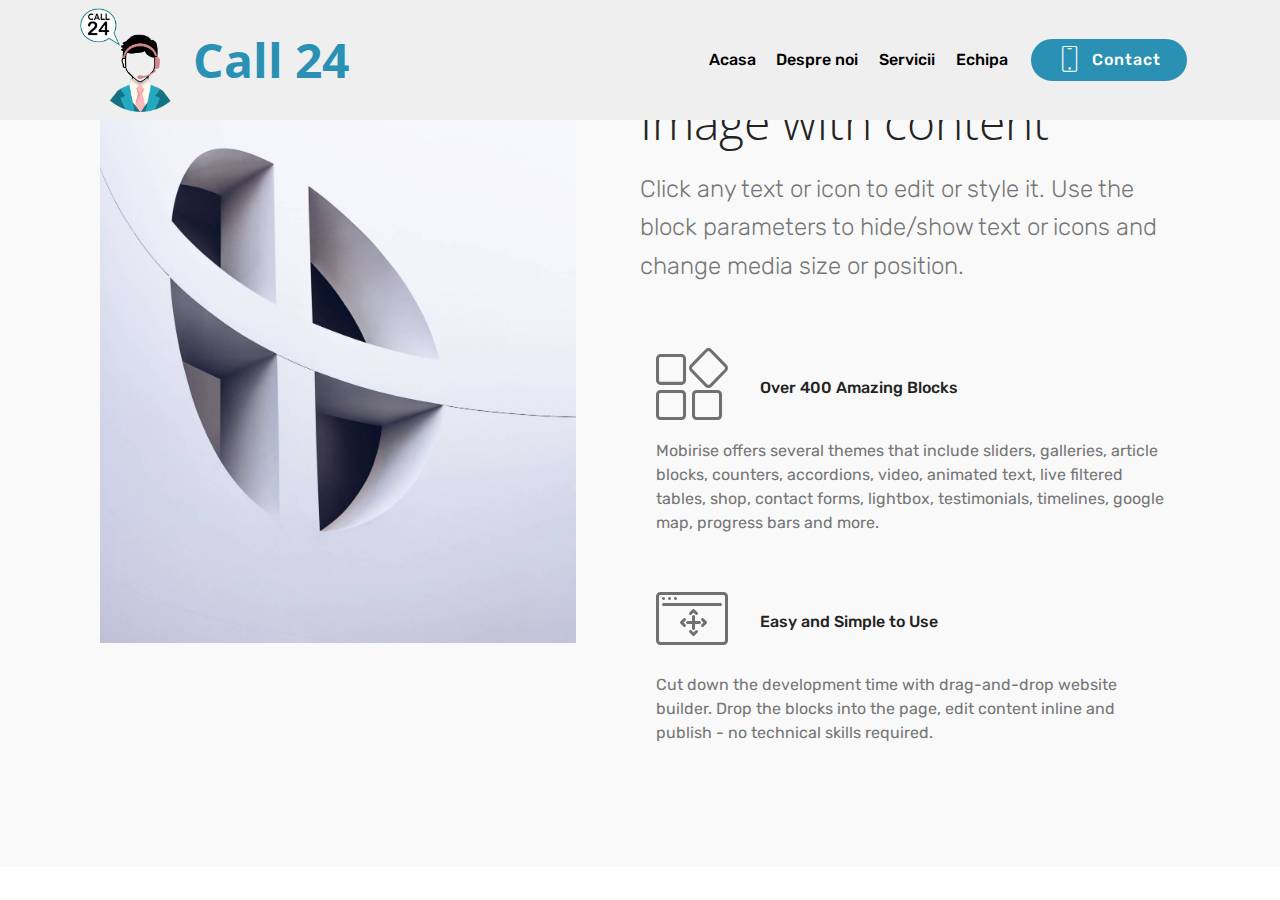
==== commit 2e7eb6b1: "create github pages" ====
--- a/page1.html
+++ b/page1.html
@@ -14,6 +14,7 @@
   <link rel="stylesheet" href="assets/bootstrap/css/bootstrap.min.css">
   <link rel="stylesheet" href="assets/bootstrap/css/bootstrap-grid.min.css">
   <link rel="stylesheet" href="assets/bootstrap/css/bootstrap-reboot.min.css">
+  <link rel="stylesheet" href="assets/dropdown/css/style.css">
   <link rel="stylesheet" href="assets/theme/css/style.css">
   <link rel="stylesheet" href="assets/mobirise/css/mbr-additional.css" type="text/css">
   
@@ -21,7 +22,44 @@
   
 </head>
 <body>
-<section class="features11 cid-qBavedbnnl" id="features11-b" data-rv-view="156">
+<section class="menu cid-qBaHBIeQl9" once="menu" id="menu2-j" data-rv-view="227">
+
+    
+
+    <nav class="navbar navbar-expand beta-menu navbar-dropdown align-items-center navbar-fixed-top navbar-toggleable-sm">
+        <button class="navbar-toggler navbar-toggler-right" type="button" data-toggle="collapse" data-target="#navbarSupportedContent" aria-controls="navbarSupportedContent" aria-expanded="false" aria-label="Toggle navigation">
+            <div class="hamburger">
+                <span></span>
+                <span></span>
+                <span></span>
+                <span></span>
+            </div>
+        </button>
+        <div class="menu-logo">
+            <div class="navbar-brand">
+                <span class="navbar-logo">
+                    <a href="https://mobirise.com">
+                        <img src="assets/images/logo-2-1500x1500.png" alt="Mobirise" title="" media-simple="true" style="height: 6.5rem;">
+                    </a>
+                </span>
+                <span class="navbar-caption-wrap"><a class="navbar-caption text-primary display-2" href="https://mobirise.com">Call 24</a></span>
+            </div>
+        </div>
+        <div class="collapse navbar-collapse" id="navbarSupportedContent">
+            <ul class="navbar-nav nav-dropdown" data-app-modern-menu="true"><li class="nav-item">
+                    <a class="nav-link link text-black display-4" href="index.html">Acasa</a>
+                </li>
+                <li class="nav-item">
+                    <a class="nav-link link text-black display-4" href="page1.html">Despre noi</a>
+                </li><li class="nav-item"><a class="nav-link link text-black display-4" href="page3.html">Servicii</a></li><li class="nav-item"><a class="nav-link link text-black display-4" href="page2.html">Echipa</a></li></ul>
+            <div class="navbar-buttons mbr-section-btn"><a class="btn btn-sm btn-primary display-4" href="page4.html">
+                    <span class="btn-icon mbri-mobile mbr-iconfont mbr-iconfont-btn">
+                    </span>Contact</a></div>
+        </div>
+    </nav>
+</section>
+
+<section class="engine"><a href="https://mobirise.co/j">design your own website</a></section><section class="features11 cid-qBavedbnnl" id="features11-b" data-rv-view="229">
 
     
 
@@ -89,11 +127,13 @@
 </section>
 
 
-  <section class="engine"><a href="https://mobirise.co/h">how to make a website</a></section><script src="assets/web/assets/jquery/jquery.min.js"></script>
+  <script src="assets/web/assets/jquery/jquery.min.js"></script>
   <script src="assets/popper/popper.min.js"></script>
   <script src="assets/tether/tether.min.js"></script>
   <script src="assets/bootstrap/js/bootstrap.min.js"></script>
   <script src="assets/smooth-scroll/smooth-scroll.js"></script>
+  <script src="assets/dropdown/js/script.min.js"></script>
+  <script src="assets/touch-swipe/jquery.touch-swipe.min.js"></script>
   <script src="assets/theme/js/script.js"></script>
   
   
--- a/assets/dropdown/css/style.css
+++ b/assets/dropdown/css/style.css
@@ -0,0 +1,265 @@
+.navbar-dropdown {
+  left: 0;
+  padding: 0;
+  position: absolute;
+  right: 0;
+  top: 0;
+  transition: all 0.45s ease;
+  z-index: 1030;
+  background: #282828; }
+  .navbar-dropdown .navbar-logo {
+    margin-right: 0.8rem;
+    transition: margin 0.3s ease-in-out;
+    vertical-align: middle; }
+    .navbar-dropdown .navbar-logo img {
+      height: 3.125rem;
+      transition: all 0.3s ease-in-out; }
+    .navbar-dropdown .navbar-logo.mbr-iconfont {
+      font-size: 3.125rem;
+      line-height: 3.125rem; }
+  .navbar-dropdown .navbar-caption {
+    font-weight: 700;
+    white-space: normal;
+    vertical-align: -4px;
+    line-height: 3.125rem !important; }
+    .navbar-dropdown .navbar-caption, .navbar-dropdown .navbar-caption:hover {
+      color: inherit;
+      text-decoration: none; }
+  .navbar-dropdown .mbr-iconfont + .navbar-caption {
+    vertical-align: -1px; }
+  .navbar-dropdown.navbar-fixed-top {
+    position: fixed; }
+  .navbar-dropdown .navbar-brand span {
+    vertical-align: -4px; }
+  .navbar-dropdown.bg-color.transparent {
+    background: none; }
+  .navbar-dropdown.navbar-short .navbar-brand {
+    padding: 0.625rem 0; }
+    .navbar-dropdown.navbar-short .navbar-brand span {
+      vertical-align: -1px; }
+  .navbar-dropdown.navbar-short .navbar-caption {
+    line-height: 2.375rem !important;
+    vertical-align: -2px; }
+  .navbar-dropdown.navbar-short .navbar-logo {
+    margin-right: 0.5rem; }
+    .navbar-dropdown.navbar-short .navbar-logo img {
+      height: 2.375rem; }
+    .navbar-dropdown.navbar-short .navbar-logo.mbr-iconfont {
+      font-size: 2.375rem;
+      line-height: 2.375rem; }
+  .navbar-dropdown.navbar-short .mbr-table-cell {
+    height: 3.625rem; }
+  .navbar-dropdown .navbar-close {
+    left: 0.6875rem;
+    position: fixed;
+    top: 0.75rem;
+    z-index: 1000; }
+  .navbar-dropdown .hamburger-icon {
+    content: "";
+    display: inline-block;
+    vertical-align: middle;
+    width: 16px;
+    -webkit-box-shadow: 0 -6px 0 1px #282828,0 0 0 1px #282828,0 6px 0 1px #282828;
+    -moz-box-shadow: 0 -6px 0 1px #282828,0 0 0 1px #282828,0 6px 0 1px #282828;
+    box-shadow: 0 -6px 0 1px #282828,0 0 0 1px #282828,0 6px 0 1px #282828; }
+
+.dropdown-menu .dropdown-toggle[data-toggle="dropdown-submenu"]::after {
+  border-bottom: 0.35em solid transparent;
+  border-left: 0.35em solid;
+  border-right: 0;
+  border-top: 0.35em solid transparent;
+  margin-left: 0.3rem; }
+
+.dropdown-menu .dropdown-item:focus {
+  outline: 0; }
+
+.nav-dropdown {
+  font-size: 0.75rem;
+  font-weight: 500;
+  height: auto !important; }
+  .nav-dropdown .nav-btn {
+    padding-left: 1rem; }
+  .nav-dropdown .link {
+    margin: .667em 1.667em;
+    font-weight: 500;
+    padding: 0;
+    transition: color .2s ease-in-out; }
+    .nav-dropdown .link.dropdown-toggle {
+      margin-right: 2.583em; }
+      .nav-dropdown .link.dropdown-toggle::after {
+        margin-left: .25rem;
+        border-top: 0.35em solid;
+        border-right: 0.35em solid transparent;
+        border-left: 0.35em solid transparent;
+        border-bottom: 0; }
+      .nav-dropdown .link.dropdown-toggle[aria-expanded="true"] {
+        margin: 0;
+        padding: 0.667em 3.263em  0.667em 1.667em; }
+  .nav-dropdown .link::after,
+  .nav-dropdown .dropdown-item::after {
+    color: inherit; }
+  .nav-dropdown .btn {
+    font-size: 0.75rem;
+    font-weight: 700;
+    letter-spacing: 0;
+    margin-bottom: 0;
+    padding-left: 1.25rem;
+    padding-right: 1.25rem; }
+  .nav-dropdown .dropdown-menu {
+    border-radius: 0;
+    border: 0;
+    left: 0;
+    margin: 0;
+    padding-bottom: 1.25rem;
+    padding-top: 1.25rem;
+    position: relative; }
+  .nav-dropdown .dropdown-submenu {
+    margin-left: 0.125rem;
+    top: 0; }
+  .nav-dropdown .dropdown-item {
+    font-weight: 500;
+    line-height: 2;
+    padding: 0.3846em 4.615em 0.3846em 1.5385em;
+    position: relative;
+    transition: color .2s ease-in-out, background-color .2s ease-in-out; }
+    .nav-dropdown .dropdown-item::after {
+      margin-top: -0.3077em;
+      position: absolute;
+      right: 1.1538em;
+      top: 50%; }
+    .nav-dropdown .dropdown-item:focus, .nav-dropdown .dropdown-item:hover {
+      background: none; }
+
+@media (max-width: 767px) {
+  .nav-dropdown.navbar-toggleable-sm {
+    bottom: 0;
+    display: none;
+    left: 0;
+    overflow-x: hidden;
+    position: fixed;
+    top: 0;
+    transform: translateX(-100%);
+    -ms-transform: translateX(-100%);
+    -webkit-transform: translateX(-100%);
+    width: 18.75rem;
+    z-index: 999; } }
+.nav-dropdown.navbar-toggleable-xl {
+  bottom: 0;
+  display: none;
+  left: 0;
+  overflow-x: hidden;
+  position: fixed;
+  top: 0;
+  transform: translateX(-100%);
+  -ms-transform: translateX(-100%);
+  -webkit-transform: translateX(-100%);
+  width: 18.75rem;
+  z-index: 999; }
+
+.nav-dropdown-sm {
+  display: block !important;
+  overflow-x: hidden;
+  overflow: auto;
+  padding-top: 3.875rem; }
+  .nav-dropdown-sm::after {
+    content: "";
+    display: block;
+    height: 3rem;
+    width: 100%; }
+  .nav-dropdown-sm.collapse.in ~ .navbar-close {
+    display: block !important; }
+  .nav-dropdown-sm.collapsing, .nav-dropdown-sm.collapse.in {
+    transform: translateX(0);
+    -ms-transform: translateX(0);
+    -webkit-transform: translateX(0);
+    transition: all 0.25s ease-out;
+    -webkit-transition: all 0.25s ease-out;
+    background: #282828; }
+  .nav-dropdown-sm.collapsing[aria-expanded="false"] {
+    transform: translateX(-100%);
+    -ms-transform: translateX(-100%);
+    -webkit-transform: translateX(-100%); }
+  .nav-dropdown-sm .nav-item {
+    display: block;
+    margin-left: 0 !important;
+    padding-left: 0; }
+  .nav-dropdown-sm .link,
+  .nav-dropdown-sm .dropdown-item {
+    border-top: 1px dotted rgba(255, 255, 255, 0.1);
+    font-size: 0.8125rem;
+    line-height: 1.6;
+    margin: 0 !important;
+    padding: 0.875rem 2.4rem 0.875rem 1.5625rem !important;
+    position: relative;
+    white-space: normal; }
+    .nav-dropdown-sm .link:focus, .nav-dropdown-sm .link:hover,
+    .nav-dropdown-sm .dropdown-item:focus,
+    .nav-dropdown-sm .dropdown-item:hover {
+      background: rgba(0, 0, 0, 0.2) !important;
+      color: #c0a375; }
+  .nav-dropdown-sm .nav-btn {
+    position: relative;
+    padding: 1.5625rem 1.5625rem 0 1.5625rem; }
+    .nav-dropdown-sm .nav-btn::before {
+      border-top: 1px dotted rgba(255, 255, 255, 0.1);
+      content: "";
+      left: 0;
+      position: absolute;
+      top: 0;
+      width: 100%; }
+    .nav-dropdown-sm .nav-btn + .nav-btn {
+      padding-top: 0.625rem; }
+      .nav-dropdown-sm .nav-btn + .nav-btn::before {
+        display: none; }
+  .nav-dropdown-sm .btn {
+    padding: 0.625rem 0; }
+  .nav-dropdown-sm .dropdown-toggle[data-toggle="dropdown-submenu"]::after {
+    margin-left: .25rem;
+    border-top: 0.35em solid;
+    border-right: 0.35em solid transparent;
+    border-left: 0.35em solid transparent;
+    border-bottom: 0; }
+  .nav-dropdown-sm .dropdown-toggle[data-toggle="dropdown-submenu"][aria-expanded="true"]::after {
+    border-top: 0;
+    border-right: 0.35em solid transparent;
+    border-left: 0.35em solid transparent;
+    border-bottom: 0.35em solid; }
+  .nav-dropdown-sm .dropdown-menu {
+    margin: 0;
+    padding: 0;
+    position: relative;
+    top: 0;
+    left: 0;
+    width: 100%;
+    border: 0;
+    float: none;
+    border-radius: 0;
+    background: none; }
+  .nav-dropdown-sm .dropdown-submenu {
+    left: 100%;
+    margin-left: 0.125rem;
+    margin-top: -1.25rem;
+    top: 0; }
+
+.navbar-toggleable-sm .nav-dropdown .dropdown-menu {
+  position: absolute; }
+
+.navbar-toggleable-sm .nav-dropdown .dropdown-submenu {
+  left: 100%;
+  margin-left: 0.125rem;
+  margin-top: -1.25rem;
+  top: 0; }
+
+.navbar-toggleable-sm.opened .nav-dropdown .dropdown-menu {
+  position: relative; }
+
+.navbar-toggleable-sm.opened .nav-dropdown .dropdown-submenu {
+  left: 0;
+  margin-left: 00rem;
+  margin-top: 0rem;
+  top: 0; }
+
+.is-builder .nav-dropdown.collapsing {
+  transition: none !important; }
+
+/*# sourceMappingURL=style.css.map */
--- a/assets/mobirise/css/mbr-additional.css
+++ b/assets/mobirise/css/mbr-additional.css
@@ -1773,6 +1773,383 @@
 .cid-qBavGnkipW .btn {
   margin: 0 0 .5rem 0;
 }
+.cid-qBaHBIeQl9 .navbar {
+  background: #efefef;
+  transition: none;
+  min-height: 77px;
+  padding: .5rem 0;
+}
+.cid-qBaHBIeQl9 .navbar-dropdown.bg-color.transparent.opened {
+  background: #efefef;
+}
+.cid-qBaHBIeQl9 a {
+  font-style: normal;
+}
+.cid-qBaHBIeQl9 .nav-item span {
+  padding-right: 0.4em;
+  line-height: 0.5em;
+  vertical-align: text-bottom;
+  position: relative;
+  text-decoration: none;
+}
+.cid-qBaHBIeQl9 .nav-item a {
+  display: flex;
+  align-items: center;
+  justify-content: center;
+  padding: 0.7rem 0 !important;
+  margin: 0rem .65rem !important;
+}
+.cid-qBaHBIeQl9 .nav-item:focus,
+.cid-qBaHBIeQl9 .nav-link:focus {
+  outline: none;
+}
+.cid-qBaHBIeQl9 .btn {
+  padding: 0.4rem 1.5rem;
+  display: inline-flex;
+  align-items: center;
+}
+.cid-qBaHBIeQl9 .btn .mbr-iconfont {
+  font-size: 1.6rem;
+}
+.cid-qBaHBIeQl9 .menu-logo {
+  margin-right: auto;
+}
+.cid-qBaHBIeQl9 .menu-logo .navbar-brand {
+  display: flex;
+  margin-left: 5rem;
+  padding: 0;
+  transition: padding .2s;
+  min-height: 3.8rem;
+  align-items: center;
+}
+.cid-qBaHBIeQl9 .menu-logo .navbar-brand .navbar-caption-wrap {
+  display: flex;
+  -webkit-align-items: center;
+  align-items: center;
+  word-break: break-word;
+  min-width: 7rem;
+  margin: .3rem 0;
+}
+.cid-qBaHBIeQl9 .menu-logo .navbar-brand .navbar-caption-wrap .navbar-caption {
+  line-height: 1.2rem !important;
+  padding-right: 2rem;
+}
+.cid-qBaHBIeQl9 .menu-logo .navbar-brand .navbar-logo {
+  font-size: 4rem;
+  transition: font-size 0.25s;
+}
+.cid-qBaHBIeQl9 .menu-logo .navbar-brand .navbar-logo img {
+  display: flex;
+}
+.cid-qBaHBIeQl9 .menu-logo .navbar-brand .navbar-logo .mbr-iconfont {
+  transition: font-size 0.25s;
+}
+.cid-qBaHBIeQl9 .navbar-toggleable-sm .navbar-collapse {
+  justify-content: flex-end;
+  -webkit-justify-content: flex-end;
+  padding-right: 5rem;
+  width: auto;
+}
+.cid-qBaHBIeQl9 .navbar-toggleable-sm .navbar-collapse .navbar-nav {
+  flex-wrap: wrap;
+  -webkit-flex-wrap: wrap;
+  padding-left: 0;
+}
+.cid-qBaHBIeQl9 .navbar-toggleable-sm .navbar-collapse .navbar-nav .nav-item {
+  -webkit-align-self: center;
+  align-self: center;
+}
+.cid-qBaHBIeQl9 .navbar-toggleable-sm .navbar-collapse .navbar-buttons {
+  padding-left: 0;
+  padding-bottom: 0;
+}
+.cid-qBaHBIeQl9 .dropdown .dropdown-menu {
+  background: #efefef;
+  display: none;
+  position: absolute;
+  min-width: 5rem;
+  padding-top: 1.4rem;
+  padding-bottom: 1.4rem;
+  text-align: left;
+}
+.cid-qBaHBIeQl9 .dropdown .dropdown-menu .dropdown-item {
+  width: auto;
+  padding: 0.235em 1.5385em 0.235em 1.5385em !important;
+}
+.cid-qBaHBIeQl9 .dropdown .dropdown-menu .dropdown-item::after {
+  right: 0.5rem;
+}
+.cid-qBaHBIeQl9 .dropdown .dropdown-menu .dropdown-submenu {
+  margin: 0;
+}
+.cid-qBaHBIeQl9 .dropdown.open > .dropdown-menu {
+  display: block;
+}
+.cid-qBaHBIeQl9 .navbar-toggleable-sm.opened:after {
+  position: absolute;
+  width: 100vw;
+  height: 100vh;
+  content: '';
+  background-color: rgba(0, 0, 0, 0.1);
+  left: 0;
+  bottom: 0;
+  transform: translateY(100%);
+  -webkit-transform: translateY(100%);
+  z-index: 1000;
+}
+.cid-qBaHBIeQl9 .navbar.navbar-short {
+  min-height: 60px;
+  transition: all .2s;
+}
+.cid-qBaHBIeQl9 .navbar.navbar-short .navbar-toggler-right {
+  top: 20px;
+}
+.cid-qBaHBIeQl9 .navbar.navbar-short .navbar-logo a {
+  font-size: 2.5rem !important;
+  line-height: 2.5rem;
+  transition: font-size 0.25s;
+}
+.cid-qBaHBIeQl9 .navbar.navbar-short .navbar-logo a .mbr-iconfont {
+  font-size: 2.5rem !important;
+}
+.cid-qBaHBIeQl9 .navbar.navbar-short .navbar-logo a img {
+  height: 3rem !important;
+}
+.cid-qBaHBIeQl9 .navbar.navbar-short .navbar-brand {
+  min-height: 3rem;
+}
+.cid-qBaHBIeQl9 button.navbar-toggler {
+  width: 31px;
+  height: 18px;
+  cursor: pointer;
+  transition: all .2s;
+  top: 1.5rem;
+  right: 1rem;
+}
+.cid-qBaHBIeQl9 button.navbar-toggler:focus {
+  outline: none;
+}
+.cid-qBaHBIeQl9 button.navbar-toggler .hamburger span {
+  position: absolute;
+  right: 0;
+  width: 30px;
+  height: 2px;
+  border-right: 5px;
+  background-color: #333333;
+}
+.cid-qBaHBIeQl9 button.navbar-toggler .hamburger span:nth-child(1) {
+  top: 0;
+  transition: all .2s;
+}
+.cid-qBaHBIeQl9 button.navbar-toggler .hamburger span:nth-child(2) {
+  top: 8px;
+  transition: all .15s;
+}
+.cid-qBaHBIeQl9 button.navbar-toggler .hamburger span:nth-child(3) {
+  top: 8px;
+  transition: all .15s;
+}
+.cid-qBaHBIeQl9 button.navbar-toggler .hamburger span:nth-child(4) {
+  top: 16px;
+  transition: all .2s;
+}
+.cid-qBaHBIeQl9 nav.opened .hamburger span:nth-child(1) {
+  top: 8px;
+  width: 0;
+  opacity: 0;
+  right: 50%;
+  transition: all .2s;
+}
+.cid-qBaHBIeQl9 nav.opened .hamburger span:nth-child(2) {
+  -webkit-transform: rotate(45deg);
+  transform: rotate(45deg);
+  transition: all .25s;
+}
+.cid-qBaHBIeQl9 nav.opened .hamburger span:nth-child(3) {
+  -webkit-transform: rotate(-45deg);
+  transform: rotate(-45deg);
+  transition: all .25s;
+}
+.cid-qBaHBIeQl9 nav.opened .hamburger span:nth-child(4) {
+  top: 8px;
+  width: 0;
+  opacity: 0;
+  right: 50%;
+  transition: all .2s;
+}
+.cid-qBaHBIeQl9 .collapsed.navbar-expand {
+  flex-direction: column;
+}
+.cid-qBaHBIeQl9 .collapsed .btn {
+  display: flex;
+}
+.cid-qBaHBIeQl9 .collapsed .navbar-collapse {
+  display: none !important;
+  padding-right: 0 !important;
+}
+.cid-qBaHBIeQl9 .collapsed .navbar-collapse.collapsing,
+.cid-qBaHBIeQl9 .collapsed .navbar-collapse.show {
+  display: block !important;
+}
+.cid-qBaHBIeQl9 .collapsed .navbar-collapse.collapsing .navbar-nav,
+.cid-qBaHBIeQl9 .collapsed .navbar-collapse.show .navbar-nav {
+  display: block;
+  text-align: center;
+}
+.cid-qBaHBIeQl9 .collapsed .navbar-collapse.collapsing .navbar-nav .nav-item,
+.cid-qBaHBIeQl9 .collapsed .navbar-collapse.show .navbar-nav .nav-item {
+  clear: both;
+}
+.cid-qBaHBIeQl9 .collapsed .navbar-collapse.collapsing .navbar-buttons,
+.cid-qBaHBIeQl9 .collapsed .navbar-collapse.show .navbar-buttons {
+  text-align: center;
+}
+.cid-qBaHBIeQl9 .collapsed .navbar-collapse.collapsing .navbar-buttons:last-child,
+.cid-qBaHBIeQl9 .collapsed .navbar-collapse.show .navbar-buttons:last-child {
+  margin-bottom: 1rem;
+}
+.cid-qBaHBIeQl9 .collapsed button.navbar-toggler {
+  display: block;
+}
+.cid-qBaHBIeQl9 .collapsed .navbar-brand {
+  margin-left: 1rem !important;
+}
+.cid-qBaHBIeQl9 .collapsed .navbar-toggleable-sm {
+  flex-direction: column;
+  -webkit-flex-direction: column;
+}
+.cid-qBaHBIeQl9 .collapsed .dropdown .dropdown-menu {
+  width: 100%;
+  text-align: center;
+  position: relative;
+  opacity: 0;
+  display: block;
+  height: 0;
+  visibility: hidden;
+  padding: 0;
+  transition-duration: .5s;
+  transition-property: opacity,padding,height;
+}
+.cid-qBaHBIeQl9 .collapsed .dropdown.open > .dropdown-menu {
+  position: relative;
+  opacity: 1;
+  height: auto;
+  padding: 1.4rem 0;
+  visibility: visible;
+}
+.cid-qBaHBIeQl9 .collapsed .dropdown .dropdown-submenu {
+  left: 0;
+  text-align: center;
+  width: 100%;
+}
+.cid-qBaHBIeQl9 .collapsed .dropdown .dropdown-toggle[data-toggle="dropdown-submenu"]::after {
+  margin-top: 0;
+  position: inherit;
+  right: 0;
+  top: 50%;
+  display: inline-block;
+  width: 0;
+  height: 0;
+  margin-left: .3em;
+  vertical-align: middle;
+  content: "";
+  border-top: .30em solid;
+  border-right: .30em solid transparent;
+  border-left: .30em solid transparent;
+}
+@media (max-width: 991px) {
+  .cid-qBaHBIeQl9.navbar-expand {
+    flex-direction: column;
+  }
+  .cid-qBaHBIeQl9 img {
+    height: 3.8rem !important;
+  }
+  .cid-qBaHBIeQl9 .btn {
+    display: flex;
+  }
+  .cid-qBaHBIeQl9 button.navbar-toggler {
+    display: block;
+  }
+  .cid-qBaHBIeQl9 .navbar-brand {
+    margin-left: 1rem !important;
+  }
+  .cid-qBaHBIeQl9 .navbar-toggleable-sm {
+    flex-direction: column;
+    -webkit-flex-direction: column;
+  }
+  .cid-qBaHBIeQl9 .navbar-collapse {
+    display: none !important;
+    padding-right: 0 !important;
+  }
+  .cid-qBaHBIeQl9 .navbar-collapse.collapsing,
+  .cid-qBaHBIeQl9 .navbar-collapse.show {
+    display: block !important;
+  }
+  .cid-qBaHBIeQl9 .navbar-collapse.collapsing .navbar-nav,
+  .cid-qBaHBIeQl9 .navbar-collapse.show .navbar-nav {
+    display: block;
+    text-align: center;
+  }
+  .cid-qBaHBIeQl9 .navbar-collapse.collapsing .navbar-nav .nav-item,
+  .cid-qBaHBIeQl9 .navbar-collapse.show .navbar-nav .nav-item {
+    clear: both;
+  }
+  .cid-qBaHBIeQl9 .navbar-collapse.collapsing .navbar-buttons,
+  .cid-qBaHBIeQl9 .navbar-collapse.show .navbar-buttons {
+    text-align: center;
+  }
+  .cid-qBaHBIeQl9 .navbar-collapse.collapsing .navbar-buttons:last-child,
+  .cid-qBaHBIeQl9 .navbar-collapse.show .navbar-buttons:last-child {
+    margin-bottom: 1rem;
+  }
+  .cid-qBaHBIeQl9 .dropdown .dropdown-menu {
+    width: 100%;
+    text-align: center;
+    position: relative;
+    opacity: 0;
+    display: block;
+    height: 0;
+    visibility: hidden;
+    padding: 0;
+    transition-duration: .5s;
+    transition-property: opacity,padding,height;
+  }
+  .cid-qBaHBIeQl9 .dropdown.open > .dropdown-menu {
+    position: relative;
+    opacity: 1;
+    height: auto;
+    padding: 1.4rem 0;
+    visibility: visible;
+  }
+  .cid-qBaHBIeQl9 .dropdown .dropdown-submenu {
+    left: 0;
+    text-align: center;
+    width: 100%;
+  }
+  .cid-qBaHBIeQl9 .dropdown .dropdown-toggle[data-toggle="dropdown-submenu"]::after {
+    margin-top: 0;
+    position: inherit;
+    right: 0;
+    top: 50%;
+    display: inline-block;
+    width: 0;
+    height: 0;
+    margin-left: .3em;
+    vertical-align: middle;
+    content: "";
+    border-top: .30em solid;
+    border-right: .30em solid transparent;
+    border-left: .30em solid transparent;
+  }
+}
+@media (min-width: 767px) {
+  .cid-qBaHBIeQl9 .menu-logo {
+    flex-shrink: 0;
+  }
+}
+.cid-qBaHBIeQl9 .navbar-collapse {
+  flex-basis: auto;
+}
 .cid-qBavedbnnl {
   padding-top: 90px;
   padding-bottom: 90px;
@@ -2210,6 +2587,64 @@
 .cid-qBas9Ush9Q .navbar-collapse {
   flex-basis: auto;
 }
+.cid-qBaGFPsYma {
+  padding-top: 90px;
+  padding-bottom: 90px;
+  background-color: #ffffff;
+}
+.cid-qBaGFPsYma .mbr-section-subtitle {
+  color: #767676;
+}
+.cid-qBaGFPsYma .media-container-row {
+  -webkit-flex-wrap: wrap;
+  -ms-flex-wrap: wrap;
+  flex-wrap: wrap;
+}
+.cid-qBaGFPsYma .mbr-text {
+  color: #767676;
+}
+.cid-qBaGFPsYma .mbr-author-desc {
+  display: block;
+  color: #767676;
+}
+.cid-qBaGFPsYma .mbr-author-name {
+  color: #767676;
+}
+.cid-qBaGFPsYma .mbr-testimonial .panel-item {
+  background-color: #ffffff;
+}
+.cid-qBaGFPsYma .mbr-testimonial .card-block {
+  -webkit-flex-grow: 0;
+  flex-grow: 0;
+  padding: 2.4rem 2.4rem 0 2.4rem;
+}
+.cid-qBaGFPsYma .mbr-testimonial .card-block .testimonial-photo {
+  display: inline-block;
+  width: 120px;
+  height: 120px;
+  margin-bottom: 1.6rem;
+  overflow: hidden;
+  border-radius: 50%;
+}
+.cid-qBaGFPsYma .mbr-testimonial .card-block .testimonial-photo img {
+  width: 100%;
+  min-width: 100%;
+  min-height: 100%;
+}
+.cid-qBaGFPsYma .mbr-testimonial .card-footer {
+  padding-bottom: 2.4rem;
+  border-top: 0;
+  padding-top: 1rem;
+  word-wrap: break-word;
+  word-break: break-word;
+  background: none;
+}
+@media (max-width: 300px) {
+  .cid-qBaGFPsYma .testimonial-photo {
+    width: 100% !important;
+    height: auto !important;
+  }
+}
 .cid-qBas9Ush9Q .navbar {
   background: #efefef;
   transition: none;
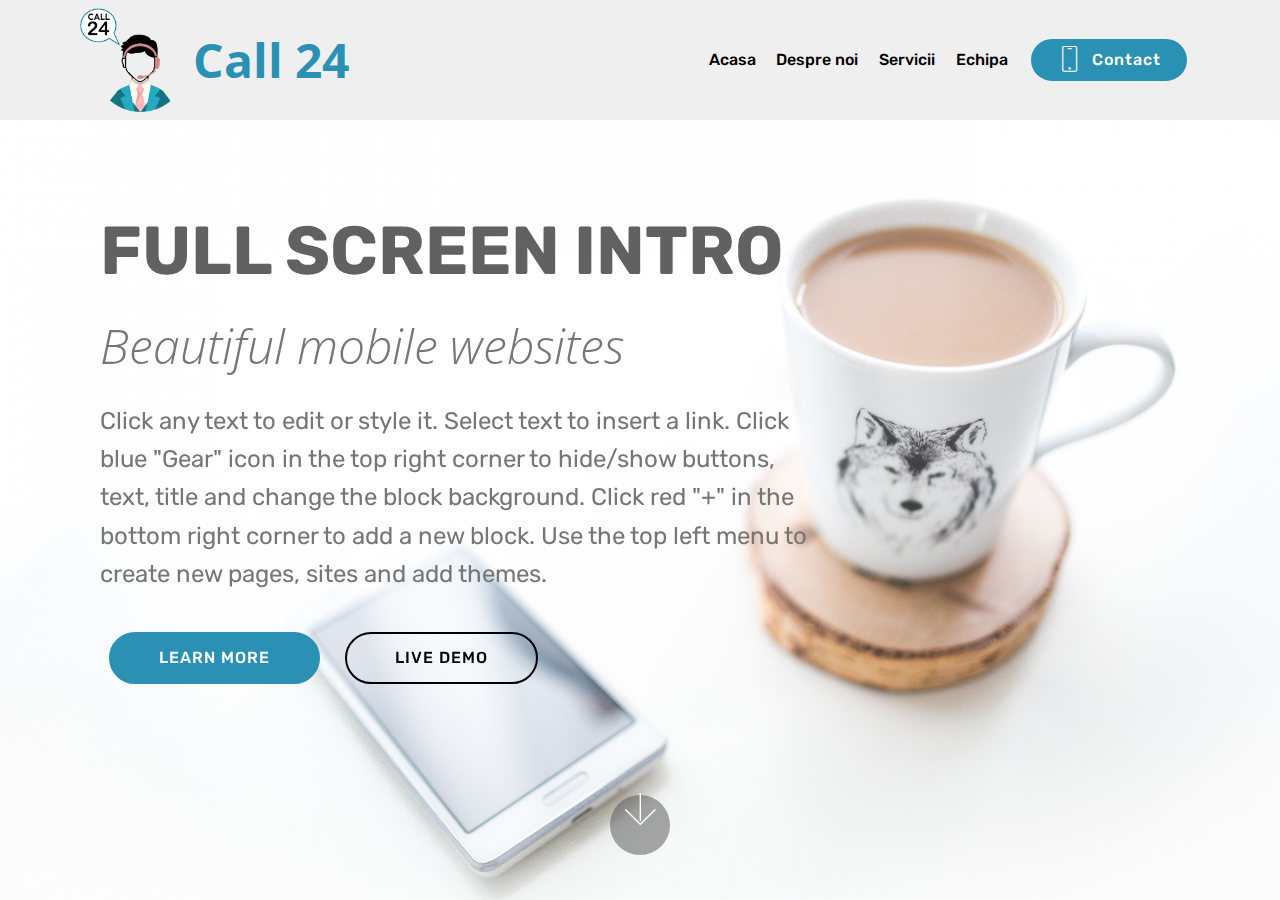
==== commit 2a29d8bf: "create github pages" ====
--- a/page1.html
+++ b/page1.html
@@ -22,7 +22,7 @@
   
 </head>
 <body>
-<section class="menu cid-qBaHBIeQl9" once="menu" id="menu2-j" data-rv-view="227">
+<section class="menu cid-qBaHBIeQl9" once="menu" id="menu2-j" data-rv-view="258">
 
     
 
@@ -59,71 +59,35 @@
     </nav>
 </section>
 
-<section class="engine"><a href="https://mobirise.co/j">design your own website</a></section><section class="features11 cid-qBavedbnnl" id="features11-b" data-rv-view="229">
+<section class="engine"><a href="https://mobirise.co/o">bootstrap buttons</a></section><section class="header9 cid-qBaIEZuDcJ mbr-fullscreen mbr-parallax-background" id="header9-l" data-rv-view="260">
 
     
 
     
 
-    <div class="container">   
-        <div class="col-md-12">
-            <div class="media-container-row">
-                <div class="mbr-figure" style="width: 50%;">
-                    <img src="assets/images/05.jpg" alt="Mobirise" media-simple="true">
-                </div>
-                <div class=" align-left aside-content">
-                    <h2 class="mbr-title pt-2 mbr-fonts-style display-2">
-                        Image with content
-                    </h2>
-                    <div class="mbr-section-text">
-                        <p class="mbr-text mb-5 pt-3 mbr-light mbr-fonts-style display-5">
-                        Click any text or icon to edit or style it. Use the block parameters to hide/show text or icons and change media size or position.
-                        </p>
-                    </div>
+    <div class="container">
+        <div class="media-container-column mbr-white col-md-8">
+            <h1 class="mbr-section-title align-left mbr-bold pb-3 mbr-fonts-style display-1">
+                FULL SCREEN INTRO
+            </h1>
+            <h3 class="mbr-section-subtitle align-left mbr-light pb-3 mbr-fonts-style display-2">
+                Beautiful mobile websites
+            </h3>
+            <p class="mbr-text align-left pb-3 mbr-fonts-style display-5">
+                Click any text to edit or style it. Select text to insert a link. Click blue "Gear" icon in the top right corner to hide/show buttons, text, title and change the block background. Click red "+" in the bottom right corner to add a new block. Use the top left menu to create new pages, sites and add themes.
+            </p>
+            <div class="mbr-section-btn align-left">
+                <a class="btn btn-md btn-primary display-4" href="https://mobirise.com">LEARN MORE</a>
+                <a class="btn btn-md btn-black-outline display-4" href="https://mobirise.com">LIVE DEMO</a>
+            </div>
+        </div>
+    </div>
 
-                    <div class="block-content">
-                        <div class="card p-3 pr-3">
-                            <div class="media">
-                                <div class=" align-self-center card-img pb-3">
-                                    <span class="mbri-extension mbr-iconfont" media-simple="true"></span>
-                                </div>     
-                                <div class="media-body">
-                                    <h4 class="card-title mbr-fonts-style display-7">
-                                        Over 400 Amazing Blocks
-                                    </h4>
-                                </div>
-                            </div>                
-
-                            <div class="card-box">
-                                <p class="block-text mbr-fonts-style display-7">
-                                   Mobirise offers several themes that include sliders, galleries, article blocks, counters, accordions, video, animated text, live filtered tables, shop, contact forms, lightbox, testimonials, timelines, google map, progress bars and more. 
-                                </p>
-                            </div>
-                        </div>
-
-                        <div class="card p-3 pr-3">
-                            <div class="media">
-                                <div class="align-self-center card-img pb-3">
-                                    <span class="mbri-drag-n-drop2 mbr-iconfont" media-simple="true"></span>
-                                </div>     
-                                <div class="media-body">
-                                    <h4 class="card-title mbr-fonts-style display-7">
-                                        Easy and Simple to Use
-                                    </h4>
-                                </div>
-                            </div>                
-
-                            <div class="card-box">
-                                <p class="block-text mbr-fonts-style display-7">
-                                    Cut down the development time with drag-and-drop website builder. Drop the blocks into the page, edit content inline and publish - no technical skills required.
-                                </p>
-                            </div>
-                        </div>
-                    </div>
-                </div>
-            </div>
-        </div> 
-    </div>          
+    <div class="mbr-arrow hidden-sm-down" aria-hidden="true">
+        <a href="#next">
+            <i class="mbri-down mbr-iconfont"></i>
+        </a>
+    </div>
 </section>
 
 
@@ -134,6 +98,7 @@
   <script src="assets/smooth-scroll/smooth-scroll.js"></script>
   <script src="assets/dropdown/js/script.min.js"></script>
   <script src="assets/touch-swipe/jquery.touch-swipe.min.js"></script>
+  <script src="assets/jarallax/jarallax.min.js"></script>
   <script src="assets/theme/js/script.js"></script>
   
   
--- a/assets/mobirise/css/mbr-additional.css
+++ b/assets/mobirise/css/mbr-additional.css
@@ -2150,65 +2150,19 @@
 .cid-qBaHBIeQl9 .navbar-collapse {
   flex-basis: auto;
 }
-.cid-qBavedbnnl {
-  padding-top: 90px;
-  padding-bottom: 90px;
-  background-color: #f9f9f9;
-}
-.cid-qBavedbnnl h2 {
-  text-align: left;
-}
-.cid-qBavedbnnl h4 {
-  text-align: left;
-  font-weight: 500;
-}
-.cid-qBavedbnnl p {
+.cid-qBaIEZuDcJ {
+  background-image: url("../../../assets/images/background1.jpg");
+}
+.cid-qBaIEZuDcJ h1 {
+  color: #616161;
+}
+.cid-qBaIEZuDcJ h2,
+.cid-qBaIEZuDcJ h3,
+.cid-qBaIEZuDcJ p {
   color: #767676;
-  text-align: left;
-}
-.cid-qBavedbnnl .aside-content {
-  flex-basis: 100%;
-}
-.cid-qBavedbnnl .block-content {
-  display: -webkit-flex;
-  flex-direction: column;
-  -webkit-flex-direction: column;
-  word-break: break-word;
-}
-.cid-qBavedbnnl .media {
-  margin: initial;
-  align-items: center;
-}
-.cid-qBavedbnnl .mbr-figure {
-  align-self: flex-start;
-  -webkit-align-self: flex-start;
-  -webkit-flex-shrink: 0;
-  flex-shrink: 0;
-}
-.cid-qBavedbnnl .card-img {
-  padding-right: 2rem;
-  width: auto;
-}
-.cid-qBavedbnnl .card-img span {
-  font-size: 72px;
-  color: #707070;
-}
-@media (min-width: 992px) {
-  .cid-qBavedbnnl .mbr-figure {
-    padding-right: 4rem;
-  }
-}
-@media (max-width: 991px) {
-  .cid-qBavedbnnl .mbr-figure {
-    padding-right: 0;
-    padding-bottom: 1rem;
-    margin-bottom: 2rem;
-  }
-}
-@media (max-width: 300px) {
-  .cid-qBavedbnnl .card-img span {
-    font-size: 40px !important;
-  }
+}
+.cid-qBaIEZuDcJ .mbr-section-subtitle {
+  font-style: italic;
 }
 .cid-qBas9Ush9Q .navbar {
   background: #efefef;
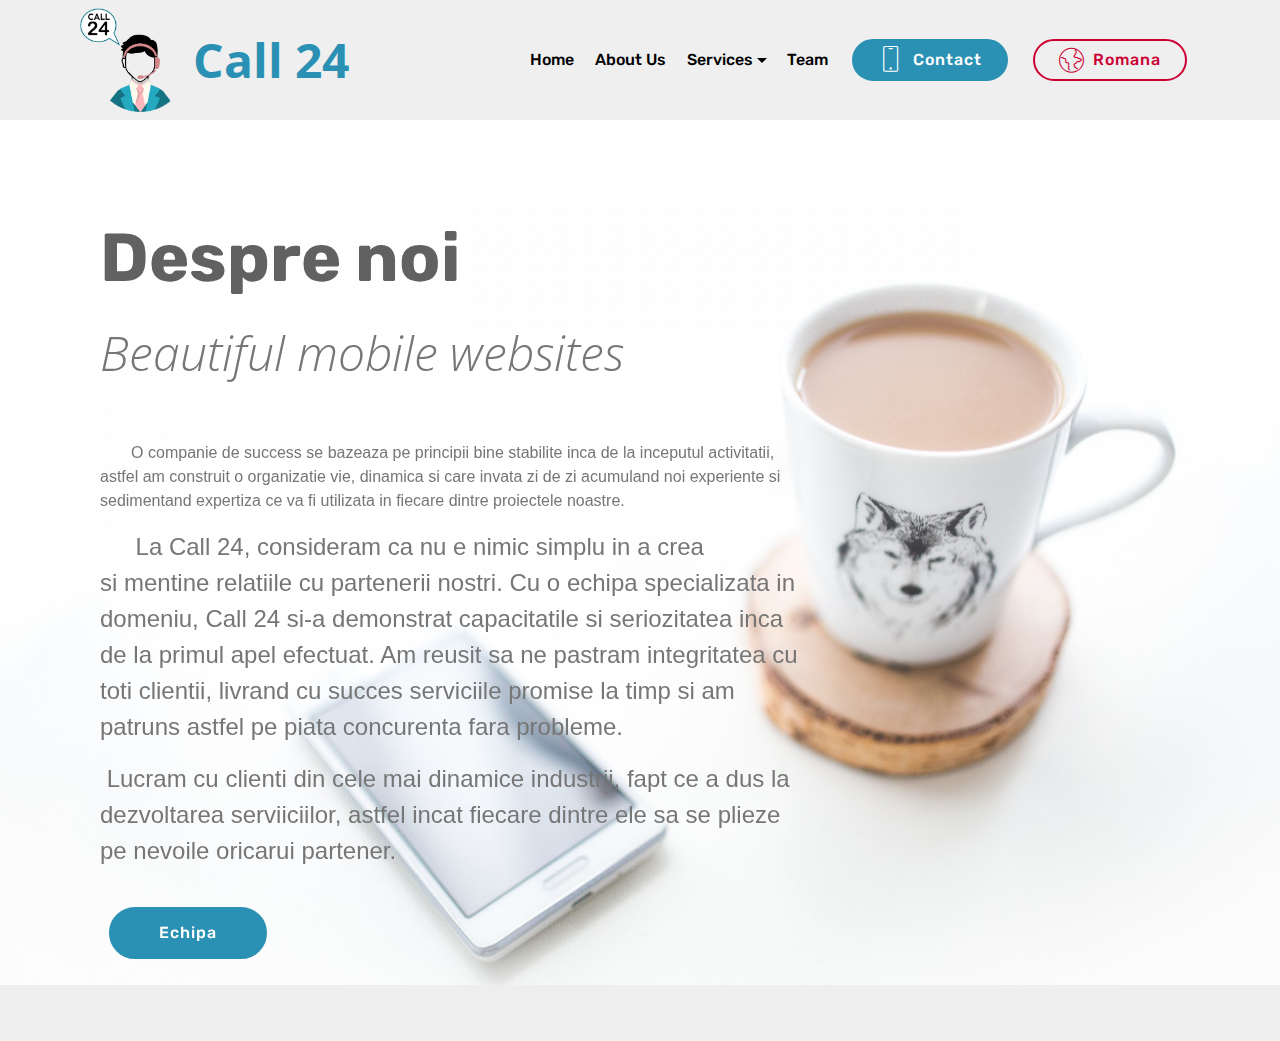
==== commit b9331575: "create github pages" ====
--- a/page1.html
+++ b/page1.html
@@ -14,6 +14,7 @@
   <link rel="stylesheet" href="assets/bootstrap/css/bootstrap.min.css">
   <link rel="stylesheet" href="assets/bootstrap/css/bootstrap-grid.min.css">
   <link rel="stylesheet" href="assets/bootstrap/css/bootstrap-reboot.min.css">
+  <link rel="stylesheet" href="assets/socicon/css/styles.css">
   <link rel="stylesheet" href="assets/dropdown/css/style.css">
   <link rel="stylesheet" href="assets/theme/css/style.css">
   <link rel="stylesheet" href="assets/mobirise/css/mbr-additional.css" type="text/css">
@@ -22,7 +23,7 @@
   
 </head>
 <body>
-<section class="menu cid-qBaHBIeQl9" once="menu" id="menu2-j" data-rv-view="258">
+<section class="menu cid-qBaHBIeQl9" once="menu" id="menu2-j" data-rv-view="239">
 
     
 
@@ -47,19 +48,43 @@
         </div>
         <div class="collapse navbar-collapse" id="navbarSupportedContent">
             <ul class="navbar-nav nav-dropdown" data-app-modern-menu="true"><li class="nav-item">
-                    <a class="nav-link link text-black display-4" href="index.html">Acasa</a>
+                    <a class="nav-link link text-black display-4" href="index.html">Home</a>
+                </li><li class="nav-item dropdown">
+                    <a class="nav-link link text-black display-4" href="page1.html" aria-expanded="false">About Us</a>
                 </li>
-                <li class="nav-item">
-                    <a class="nav-link link text-black display-4" href="page1.html">Despre noi</a>
-                </li><li class="nav-item"><a class="nav-link link text-black display-4" href="page3.html">Servicii</a></li><li class="nav-item"><a class="nav-link link text-black display-4" href="page2.html">Echipa</a></li></ul>
+                <li class="nav-item dropdown"><a class="nav-link link dropdown-toggle text-black display-4" href="page3.html" data-toggle="dropdown-submenu" aria-expanded="false">Services</a><div class="dropdown-menu"><a class="dropdown-item text-black display-4" href="page3.html">Inbound Services</a><a class="dropdown-item text-black display-4" href="page3.html" aria-expanded="false">Outbound Services</a><a class="dropdown-item text-black display-4" href="page3.html" aria-expanded="false">Consulting Services</a></div></li><li class="nav-item"><a class="nav-link link text-black display-4" href="page2.html">Team</a></li></ul>
             <div class="navbar-buttons mbr-section-btn"><a class="btn btn-sm btn-primary display-4" href="page4.html">
                     <span class="btn-icon mbri-mobile mbr-iconfont mbr-iconfont-btn">
-                    </span>Contact</a></div>
+                    </span>Contact</a> <a class="btn btn-sm btn-secondary-outline display-4" href="page4.html"><span class="mbri-globe mbr-iconfont mbr-iconfont-btn" style="font-size: 25px;"></span>
+                    Romana</a></div>
         </div>
     </nav>
 </section>
 
-<section class="engine"><a href="https://mobirise.co/o">bootstrap buttons</a></section><section class="header9 cid-qBaIEZuDcJ mbr-fullscreen mbr-parallax-background" id="header9-l" data-rv-view="260">
+<section class="engine"><a href="https://mobirise.co">Mobirise</a></section><section class="cid-qByCCt8Z0F" id="footer5-n" data-rv-view="236">
+
+    
+
+    
+
+    <div class="container">
+        <div class="media-container-row">
+            <div class="col-md-3">
+                <div class="media-wrap">
+                    <a href="https://mobirise.com/">
+                       <img src="assets/images/mbr-favicon.png" alt="Mobirise" title="" media-simple="true">
+                    </a>
+                </div>
+            </div>
+            <div class="col-md-9">
+                <p class="mbr-text align-right links mbr-fonts-style display-7"></p>
+            </div>
+        </div>
+        
+    </div>
+</section>
+
+<section class="header9 cid-qBaIEZuDcJ mbr-fullscreen mbr-parallax-background" id="header9-l" data-rv-view="241">
 
     
 
@@ -67,27 +92,17 @@
 
     <div class="container">
         <div class="media-container-column mbr-white col-md-8">
-            <h1 class="mbr-section-title align-left mbr-bold pb-3 mbr-fonts-style display-1">
-                FULL SCREEN INTRO
-            </h1>
+            <h1 class="mbr-section-title align-left mbr-bold pb-3 mbr-fonts-style display-1">Despre noi</h1>
             <h3 class="mbr-section-subtitle align-left mbr-light pb-3 mbr-fonts-style display-2">
                 Beautiful mobile websites
             </h3>
-            <p class="mbr-text align-left pb-3 mbr-fonts-style display-5">
-                Click any text to edit or style it. Select text to insert a link. Click blue "Gear" icon in the top right corner to hide/show buttons, text, title and change the block background. Click red "+" in the bottom right corner to add a new block. Use the top left menu to create new pages, sites and add themes.
-            </p>
-            <div class="mbr-section-btn align-left">
-                <a class="btn btn-md btn-primary display-4" href="https://mobirise.com">LEARN MORE</a>
-                <a class="btn btn-md btn-black-outline display-4" href="https://mobirise.com">LIVE DEMO</a>
-            </div>
+            <p class="mbr-text align-left pb-3 mbr-fonts-style display-5"></p><p>&nbsp;&nbsp;&nbsp;&nbsp;&nbsp;&nbsp;&nbsp;O companie de success se bazeaza pe principii bine stabilite inca de la inceputul activitatii, astfel am construit o organizatie vie, dinamica si care invata zi de zi acumuland noi experiente si sedimentand expertiza ce va fi utilizata in fiecare
+dintre proiectele noastre.&nbsp;</p><p>&nbsp;&nbsp;&nbsp;&nbsp;&nbsp;&nbsp;&nbsp;&nbsp;<span style="font-size: 1.5rem;">La Call 24, consideram ca nu e nimic simplu in a crea si&nbsp;</span><span style="font-size: 1.5rem;">mentine relatiile cu partenerii nostri. Cu o echipa specializata&nbsp;</span><span style="font-size: 1.5rem;">in domeniu, Call 24 si-a demonstrat capacitatile si seriozitatea&nbsp;</span><span style="font-size: 1.5rem;">inca de la primul apel efectuat. Am reusit sa ne pastram integ</span><span style="font-size: 1.5rem;">ritatea cu toti clientii, livrand cu succes serviciile promise la&nbsp;</span><span style="font-size: 1.5rem;">timp si am patruns astfel pe piata concurenta fara probleme.</span></p><p><span style="font-size: 1.5rem;">&nbsp;</span><span style="font-size: 1.5rem;">Lucram cu clienti din cele mai dinamice industrii, fapt ce a dus&nbsp;</span><span style="font-size: 1.5rem;">la dezvoltarea serviiciilor, astfel incat fiecare dintre ele sa se&nbsp;</span><span style="font-size: 1.5rem;">plieze pe nevoile oricarui partener.</span></p><p></p>
+            <div class="mbr-section-btn align-left"><a class="btn btn-md btn-primary display-4" href="page2.html">Echipa</a></div>
         </div>
     </div>
 
-    <div class="mbr-arrow hidden-sm-down" aria-hidden="true">
-        <a href="#next">
-            <i class="mbri-down mbr-iconfont"></i>
-        </a>
-    </div>
+    
 </section>
 
 
@@ -95,10 +110,10 @@
   <script src="assets/popper/popper.min.js"></script>
   <script src="assets/tether/tether.min.js"></script>
   <script src="assets/bootstrap/js/bootstrap.min.js"></script>
-  <script src="assets/smooth-scroll/smooth-scroll.js"></script>
   <script src="assets/dropdown/js/script.min.js"></script>
   <script src="assets/touch-swipe/jquery.touch-swipe.min.js"></script>
   <script src="assets/jarallax/jarallax.min.js"></script>
+  <script src="assets/smooth-scroll/smooth-scroll.js"></script>
   <script src="assets/theme/js/script.js"></script>
   
   
--- a/assets/socicon/css/styles.css
+++ b/assets/socicon/css/styles.css
@@ -0,0 +1,544 @@
+@charset "UTF-8";
+
+@font-face {
+  font-family: "socicon";
+  src:url("../fonts/socicon.eot");
+  src:url("../fonts/socicon.eot?#iefix") format("embedded-opentype"),
+    url("../fonts/socicon.woff") format("woff"),
+    url("../fonts/socicon.ttf") format("truetype"),
+    url("../fonts/socicon.svg#socicon") format("svg");
+  font-weight: normal;
+  font-style: normal;
+
+}
+
+[data-icon]:before {
+  font-family: "socicon" !important;
+  content: attr(data-icon);
+  font-style: normal !important;
+  font-weight: normal !important;
+  font-variant: normal !important;
+  text-transform: none !important;
+  speak: none;
+  line-height: 1;
+  -webkit-font-smoothing: antialiased;
+  -moz-osx-font-smoothing: grayscale;
+}
+
+[class^="socicon-"]:before,
+[class*=" socicon-"]:before {
+  font-family: "socicon" !important;
+  font-style: normal !important;
+  font-weight: normal !important;
+  font-variant: normal !important;
+  text-transform: none !important;
+  speak: none;
+  line-height: 1;
+  -webkit-font-smoothing: antialiased;
+  -moz-osx-font-smoothing: grayscale;
+}
+
+.socicon-modelmayhem:before {
+  content: "\e000";
+}
+.socicon-mixcloud:before {
+  content: "\e001";
+}
+.socicon-drupal:before {
+  content: "\e002";
+}
+.socicon-swarm:before {
+  content: "\e003";
+}
+.socicon-istock:before {
+  content: "\e004";
+}
+.socicon-yammer:before {
+  content: "\e005";
+}
+.socicon-ello:before {
+  content: "\e006";
+}
+.socicon-stackoverflow:before {
+  content: "\e007";
+}
+.socicon-persona:before {
+  content: "\e008";
+}
+.socicon-triplej:before {
+  content: "\e009";
+}
+.socicon-houzz:before {
+  content: "\e00a";
+}
+.socicon-rss:before {
+  content: "\e00b";
+}
+.socicon-paypal:before {
+  content: "\e00c";
+}
+.socicon-odnoklassniki:before {
+  content: "\e00d";
+}
+.socicon-airbnb:before {
+  content: "\e00e";
+}
+.socicon-periscope:before {
+  content: "\e00f";
+}
+.socicon-outlook:before {
+  content: "\e010";
+}
+.socicon-coderwall:before {
+  content: "\e011";
+}
+.socicon-tripadvisor:before {
+  content: "\e012";
+}
+.socicon-appnet:before {
+  content: "\e013";
+}
+.socicon-goodreads:before {
+  content: "\e014";
+}
+.socicon-tripit:before {
+  content: "\e015";
+}
+.socicon-lanyrd:before {
+  content: "\e016";
+}
+.socicon-slideshare:before {
+  content: "\e017";
+}
+.socicon-buffer:before {
+  content: "\e018";
+}
+.socicon-disqus:before {
+  content: "\e019";
+}
+.socicon-vkontakte:before {
+  content: "\e01a";
+}
+.socicon-whatsapp:before {
+  content: "\e01b";
+}
+.socicon-patreon:before {
+  content: "\e01c";
+}
+.socicon-storehouse:before {
+  content: "\e01d";
+}
+.socicon-pocket:before {
+  content: "\e01e";
+}
+.socicon-mail:before {
+  content: "\e01f";
+}
+.socicon-blogger:before {
+  content: "\e020";
+}
+.socicon-technorati:before {
+  content: "\e021";
+}
+.socicon-reddit:before {
+  content: "\e022";
+}
+.socicon-dribbble:before {
+  content: "\e023";
+}
+.socicon-stumbleupon:before {
+  content: "\e024";
+}
+.socicon-digg:before {
+  content: "\e025";
+}
+.socicon-envato:before {
+  content: "\e026";
+}
+.socicon-behance:before {
+  content: "\e027";
+}
+.socicon-delicious:before {
+  content: "\e028";
+}
+.socicon-deviantart:before {
+  content: "\e029";
+}
+.socicon-forrst:before {
+  content: "\e02a";
+}
+.socicon-play:before {
+  content: "\e02b";
+}
+.socicon-zerply:before {
+  content: "\e02c";
+}
+.socicon-wikipedia:before {
+  content: "\e02d";
+}
+.socicon-apple:before {
+  content: "\e02e";
+}
+.socicon-flattr:before {
+  content: "\e02f";
+}
+.socicon-github:before {
+  content: "\e030";
+}
+.socicon-renren:before {
+  content: "\e031";
+}
+.socicon-friendfeed:before {
+  content: "\e032";
+}
+.socicon-newsvine:before {
+  content: "\e033";
+}
+.socicon-identica:before {
+  content: "\e034";
+}
+.socicon-bebo:before {
+  content: "\e035";
+}
+.socicon-zynga:before {
+  content: "\e036";
+}
+.socicon-steam:before {
+  content: "\e037";
+}
+.socicon-xbox:before {
+  content: "\e038";
+}
+.socicon-windows:before {
+  content: "\e039";
+}
+.socicon-qq:before {
+  content: "\e03a";
+}
+.socicon-douban:before {
+  content: "\e03b";
+}
+.socicon-meetup:before {
+  content: "\e03c";
+}
+.socicon-playstation:before {
+  content: "\e03d";
+}
+.socicon-android:before {
+  content: "\e03e";
+}
+.socicon-snapchat:before {
+  content: "\e03f";
+}
+.socicon-twitter:before {
+  content: "\e040";
+}
+.socicon-facebook:before {
+  content: "\e041";
+}
+.socicon-googleplus:before {
+  content: "\e042";
+}
+.socicon-pinterest:before {
+  content: "\e043";
+}
+.socicon-foursquare:before {
+  content: "\e044";
+}
+.socicon-yahoo:before {
+  content: "\e045";
+}
+.socicon-skype:before {
+  content: "\e046";
+}
+.socicon-yelp:before {
+  content: "\e047";
+}
+.socicon-feedburner:before {
+  content: "\e048";
+}
+.socicon-linkedin:before {
+  content: "\e049";
+}
+.socicon-viadeo:before {
+  content: "\e04a";
+}
+.socicon-xing:before {
+  content: "\e04b";
+}
+.socicon-myspace:before {
+  content: "\e04c";
+}
+.socicon-soundcloud:before {
+  content: "\e04d";
+}
+.socicon-spotify:before {
+  content: "\e04e";
+}
+.socicon-grooveshark:before {
+  content: "\e04f";
+}
+.socicon-lastfm:before {
+  content: "\e050";
+}
+.socicon-youtube:before {
+  content: "\e051";
+}
+.socicon-vimeo:before {
+  content: "\e052";
+}
+.socicon-dailymotion:before {
+  content: "\e053";
+}
+.socicon-vine:before {
+  content: "\e054";
+}
+.socicon-flickr:before {
+  content: "\e055";
+}
+.socicon-500px:before {
+  content: "\e056";
+}
+.socicon-wordpress:before {
+  content: "\e058";
+}
+.socicon-tumblr:before {
+  content: "\e059";
+}
+.socicon-twitch:before {
+  content: "\e05a";
+}
+.socicon-8tracks:before {
+  content: "\e05b";
+}
+.socicon-amazon:before {
+  content: "\e05c";
+}
+.socicon-icq:before {
+  content: "\e05d";
+}
+.socicon-smugmug:before {
+  content: "\e05e";
+}
+.socicon-ravelry:before {
+  content: "\e05f";
+}
+.socicon-weibo:before {
+  content: "\e060";
+}
+.socicon-baidu:before {
+  content: "\e061";
+}
+.socicon-angellist:before {
+  content: "\e062";
+}
+.socicon-ebay:before {
+  content: "\e063";
+}
+.socicon-imdb:before {
+  content: "\e064";
+}
+.socicon-stayfriends:before {
+  content: "\e065";
+}
+.socicon-residentadvisor:before {
+  content: "\e066";
+}
+.socicon-google:before {
+  content: "\e067";
+}
+.socicon-yandex:before {
+  content: "\e068";
+}
+.socicon-sharethis:before {
+  content: "\e069";
+}
+.socicon-bandcamp:before {
+  content: "\e06a";
+}
+.socicon-itunes:before {
+  content: "\e06b";
+}
+.socicon-deezer:before {
+  content: "\e06c";
+}
+.socicon-telegram:before {
+  content: "\e06e";
+}
+.socicon-openid:before {
+  content: "\e06f";
+}
+.socicon-amplement:before {
+  content: "\e070";
+}
+.socicon-viber:before {
+  content: "\e071";
+}
+.socicon-zomato:before {
+  content: "\e072";
+}
+.socicon-draugiem:before {
+  content: "\e074";
+}
+.socicon-endomodo:before {
+  content: "\e075";
+}
+.socicon-filmweb:before {
+  content: "\e076";
+}
+.socicon-stackexchange:before {
+  content: "\e077";
+}
+.socicon-wykop:before {
+  content: "\e078";
+}
+.socicon-teamspeak:before {
+  content: "\e079";
+}
+.socicon-teamviewer:before {
+  content: "\e07a";
+}
+.socicon-ventrilo:before {
+  content: "\e07b";
+}
+.socicon-younow:before {
+  content: "\e07c";
+}
+.socicon-raidcall:before {
+  content: "\e07d";
+}
+.socicon-mumble:before {
+  content: "\e07e";
+}
+.socicon-medium:before {
+  content: "\e06d";
+}
+.socicon-bebee:before {
+  content: "\e07f";
+}
+.socicon-hitbox:before {
+  content: "\e080";
+}
+.socicon-reverbnation:before {
+  content: "\e081";
+}
+.socicon-formulr:before {
+  content: "\e082";
+}
+.socicon-instagram:before {
+  content: "\e057";
+}
+.socicon-battlenet:before {
+  content: "\e083";
+}
+.socicon-chrome:before {
+  content: "\e084";
+}
+.socicon-discord:before {
+  content: "\e086";
+}
+.socicon-issuu:before {
+  content: "\e087";
+}
+.socicon-macos:before {
+  content: "\e088";
+}
+.socicon-firefox:before {
+  content: "\e089";
+}
+.socicon-opera:before {
+  content: "\e08d";
+}
+.socicon-keybase:before {
+  content: "\e090";
+}
+.socicon-alliance:before {
+  content: "\e091";
+}
+.socicon-livejournal:before {
+  content: "\e092";
+}
+.socicon-googlephotos:before {
+  content: "\e093";
+}
+.socicon-horde:before {
+  content: "\e094";
+}
+.socicon-etsy:before {
+  content: "\e095";
+}
+.socicon-zapier:before {
+  content: "\e096";
+}
+.socicon-google-scholar:before {
+  content: "\e097";
+}
+.socicon-researchgate:before {
+  content: "\e098";
+}
+.socicon-wechat:before {
+  content: "\e099";
+}
+.socicon-strava:before {
+  content: "\e09a";
+}
+.socicon-line:before {
+  content: "\e09b";
+}
+.socicon-lyft:before {
+  content: "\e09c";
+}
+.socicon-uber:before {
+  content: "\e09d";
+}
+.socicon-songkick:before {
+  content: "\e09e";
+}
+.socicon-viewbug:before {
+  content: "\e09f";
+}
+.socicon-googlegroups:before {
+  content: "\e0a0";
+}
+.socicon-quora:before {
+  content: "\e073";
+}
+.socicon-diablo:before {
+  content: "\e085";
+}
+.socicon-blizzard:before {
+  content: "\e0a1";
+}
+.socicon-hearthstone:before {
+  content: "\e08b";
+}
+.socicon-heroes:before {
+  content: "\e08a";
+}
+.socicon-overwatch:before {
+  content: "\e08c";
+}
+.socicon-warcraft:before {
+  content: "\e08e";
+}
+.socicon-starcraft:before {
+  content: "\e08f";
+}
+.socicon-beam:before {
+  content: "\e0a2";
+}
+.socicon-curse:before {
+  content: "\e0a3";
+}
+.socicon-player:before {
+  content: "\e0a4";
+}
+.socicon-streamjar:before {
+  content: "\e0a5";
+}
+.socicon-nintendo:before {
+  content: "\e0a6";
+}
+.socicon-hellocoton:before {
+  content: "\e0a7";
+}
--- a/assets/mobirise/css/mbr-additional.css
+++ b/assets/mobirise/css/mbr-additional.css
@@ -1721,7 +1721,7 @@
 .cid-qBavAEVb17 {
   padding-top: 90px;
   padding-bottom: 90px;
-  background-image: url("../../../assets/images/background6.jpg");
+  background-color: #5fbd9b;
 }
 .cid-qBavAEVb17 h4 {
   font-weight: 500;
@@ -1745,7 +1745,6 @@
 .cid-qBavAEVb17 .card-box {
   padding-bottom: 2rem;
   background-color: #55b4d4;
-  background: linear-gradient(#55b4d4, transparent);
 }
 .cid-qBavAEVb17 .card-box .card-title {
   margin: 0;
@@ -1761,6 +1760,9 @@
 .cid-qBavAEVb17 .card-box .mbr-section-btn a {
   margin-top: 1rem;
   margin-bottom: 0;
+}
+.cid-qBavAEVb17 P {
+  text-align: center;
 }
 .cid-qBavGnkipW {
   padding-top: 90px;
@@ -1772,6 +1774,69 @@
 }
 .cid-qBavGnkipW .btn {
   margin: 0 0 .5rem 0;
+}
+.cid-qByCCt8Z0F {
+  padding-top: 45px;
+  padding-bottom: 0px;
+  background-color: #ffffff;
+}
+@media (max-width: 767px) {
+  .cid-qByCCt8Z0F .media-wrap {
+    margin-bottom: 1rem;
+    text-align: center;
+  }
+}
+.cid-qByCCt8Z0F .media-wrap .mbr-iconfont-logo {
+  font-size: 7rem;
+  color: #f36;
+}
+.cid-qByCCt8Z0F .media-wrap img {
+  height: 6rem;
+}
+.cid-qByCCt8Z0F .mbr-text {
+  color: #767676;
+}
+@media (max-width: 767px) {
+  .cid-qByCCt8Z0F .footer-lower .copyright {
+    margin-bottom: 1rem;
+    text-align: center;
+  }
+}
+.cid-qByCCt8Z0F .footer-lower hr {
+  margin: 1rem 0;
+  border-color: #000;
+  opacity: .05;
+}
+.cid-qByCCt8Z0F .footer-lower .social-list {
+  padding-left: 0;
+  margin-bottom: 0;
+  list-style: none;
+  display: flex;
+  flex-wrap: wrap;
+  justify-content: flex-end;
+  -webkit-justify-content: flex-end;
+}
+.cid-qByCCt8Z0F .footer-lower .social-list .mbr-iconfont-social {
+  font-size: 1.3rem;
+  color: #232323;
+}
+.cid-qByCCt8Z0F .footer-lower .social-list .soc-item {
+  margin: 0 .5rem;
+}
+.cid-qByCCt8Z0F .footer-lower .social-list a {
+  margin: 0;
+  opacity: .5;
+  -webkit-transition: .2s linear;
+  transition: .2s linear;
+}
+.cid-qByCCt8Z0F .footer-lower .social-list a:hover {
+  opacity: 1;
+}
+@media (max-width: 767px) {
+  .cid-qByCCt8Z0F .footer-lower .social-list {
+    justify-content: center;
+    -webkit-justify-content: center;
+  }
 }
 .cid-qBaHBIeQl9 .navbar {
   background: #efefef;
@@ -2164,6 +2229,11 @@
 .cid-qBaIEZuDcJ .mbr-section-subtitle {
   font-style: italic;
 }
+.cid-qBaNrj3thQ {
+  padding-top: 30px;
+  padding-bottom: 30px;
+  background-color: #ffffff;
+}
 .cid-qBas9Ush9Q .navbar {
   background: #efefef;
   transition: none;
@@ -2976,6 +3046,42 @@
 .cid-qBas9Ush9Q .navbar-collapse {
   flex-basis: auto;
 }
+.cid-qByFvDeVlj {
+  padding-top: 120px;
+  padding-bottom: 60px;
+  background-color: #ffffff;
+}
+.cid-qByFvDeVlj .counter-container {
+  color: #767676;
+}
+.cid-qByFvDeVlj .counter-container ol {
+  margin-bottom: 0;
+  counter-reset: myCounter;
+}
+.cid-qByFvDeVlj .counter-container ol li {
+  margin-bottom: 1rem;
+}
+.cid-qByFvDeVlj .counter-container ol li {
+  list-style: none;
+  padding-left: .5rem;
+}
+.cid-qByFvDeVlj .counter-container ol li:before {
+  position: absolute;
+  left: 0px;
+  margin-top: -10px;
+  counter-increment: myCounter;
+  content: counter(myCounter);
+  display: inline-block;
+  text-align: center;
+  margin: 5px 10px;
+  line-height: 40px;
+  transition: all .2s;
+  color: #ffffff;
+  background: #149dcc;
+  width: 40px;
+  height: 40px;
+  border-radius: 50%;
+}
 .cid-qBas9Ush9Q .navbar {
   background: #efefef;
   transition: none;
@@ -3353,3 +3459,1269 @@
 .cid-qBas9Ush9Q .navbar-collapse {
   flex-basis: auto;
 }
+.cid-qByDyG1R8Q {
+  padding-top: 120px;
+  padding-bottom: 120px;
+  background-image: url("../../../assets/images/1048-2000x1335.jpg");
+}
+.cid-qByDyG1R8Q .title {
+  margin-bottom: 2rem;
+}
+.cid-qByDyG1R8Q .mbr-section-subtitle {
+  color: #767676;
+}
+.cid-qByDyG1R8Q a:not([href]):not([tabindex]) {
+  color: #fff;
+  border-radius: 3px;
+}
+.cid-qByDyG1R8Q a.btn-white:not([href]):not([tabindex]) {
+  color: #333;
+}
+.cid-qByDyG1R8Q .multi-horizontal {
+  flex-grow: 1;
+  -webkit-flex-grow: 1;
+  max-width: 100%;
+}
+.cid-qByDyG1R8Q .input-group-btn {
+  display: block;
+  text-align: center;
+}
+.cid-qByDyG1R8Q H2 {
+  color: #232323;
+}
+.cid-qByF0ymzEv {
+  padding-top: 90px;
+  padding-bottom: 60px;
+  background-color: #ffffff;
+}
+.cid-qByF0ymzEv .socicon-bg-facebook {
+  background: #3e5b98;
+  color: #ffffff;
+}
+.cid-qByF0ymzEv .socicon-bg-twitter {
+  background: #4da7de;
+  color: #ffffff;
+}
+.cid-qByF0ymzEv .socicon-bg-googleplus {
+  background: #dd4b39;
+  color: #ffffff;
+}
+.cid-qByF0ymzEv .socicon-bg-vkontakte {
+  background: #5a7fa6;
+  color: #ffffff;
+}
+.cid-qByF0ymzEv .socicon-bg-odnoklassniki {
+  background: #f48420;
+  color: #ffffff;
+}
+.cid-qByF0ymzEv .socicon-bg-pinterest {
+  background: #c92619;
+  color: #ffffff;
+}
+.cid-qByF0ymzEv .socicon-bg-mail {
+  background: #134785;
+  color: #ffffff;
+}
+.cid-qByF0ymzEv .btn-social {
+  border: none !important;
+}
+.cid-qByF0ymzEv [class^="socicon-"]:before,
+.cid-qByF0ymzEv [class*=" socicon-"]:before {
+  line-height: 44px;
+}
+@media (max-width: 767px) {
+  .cid-qByF0ymzEv .btn {
+    font-size: 20px !important;
+  }
+}
+.cid-qBas9Ush9Q .navbar {
+  background: #efefef;
+  transition: none;
+  min-height: 77px;
+  padding: .5rem 0;
+}
+.cid-qBas9Ush9Q .navbar-dropdown.bg-color.transparent.opened {
+  background: #efefef;
+}
+.cid-qBas9Ush9Q a {
+  font-style: normal;
+}
+.cid-qBas9Ush9Q .nav-item span {
+  padding-right: 0.4em;
+  line-height: 0.5em;
+  vertical-align: text-bottom;
+  position: relative;
+  text-decoration: none;
+}
+.cid-qBas9Ush9Q .nav-item a {
+  display: flex;
+  align-items: center;
+  justify-content: center;
+  padding: 0.7rem 0 !important;
+  margin: 0rem .65rem !important;
+}
+.cid-qBas9Ush9Q .nav-item:focus,
+.cid-qBas9Ush9Q .nav-link:focus {
+  outline: none;
+}
+.cid-qBas9Ush9Q .btn {
+  padding: 0.4rem 1.5rem;
+  display: inline-flex;
+  align-items: center;
+}
+.cid-qBas9Ush9Q .btn .mbr-iconfont {
+  font-size: 1.6rem;
+}
+.cid-qBas9Ush9Q .menu-logo {
+  margin-right: auto;
+}
+.cid-qBas9Ush9Q .menu-logo .navbar-brand {
+  display: flex;
+  margin-left: 5rem;
+  padding: 0;
+  transition: padding .2s;
+  min-height: 3.8rem;
+  align-items: center;
+}
+.cid-qBas9Ush9Q .menu-logo .navbar-brand .navbar-caption-wrap {
+  display: flex;
+  -webkit-align-items: center;
+  align-items: center;
+  word-break: break-word;
+  min-width: 7rem;
+  margin: .3rem 0;
+}
+.cid-qBas9Ush9Q .menu-logo .navbar-brand .navbar-caption-wrap .navbar-caption {
+  line-height: 1.2rem !important;
+  padding-right: 2rem;
+}
+.cid-qBas9Ush9Q .menu-logo .navbar-brand .navbar-logo {
+  font-size: 4rem;
+  transition: font-size 0.25s;
+}
+.cid-qBas9Ush9Q .menu-logo .navbar-brand .navbar-logo img {
+  display: flex;
+}
+.cid-qBas9Ush9Q .menu-logo .navbar-brand .navbar-logo .mbr-iconfont {
+  transition: font-size 0.25s;
+}
+.cid-qBas9Ush9Q .navbar-toggleable-sm .navbar-collapse {
+  justify-content: flex-end;
+  -webkit-justify-content: flex-end;
+  padding-right: 5rem;
+  width: auto;
+}
+.cid-qBas9Ush9Q .navbar-toggleable-sm .navbar-collapse .navbar-nav {
+  flex-wrap: wrap;
+  -webkit-flex-wrap: wrap;
+  padding-left: 0;
+}
+.cid-qBas9Ush9Q .navbar-toggleable-sm .navbar-collapse .navbar-nav .nav-item {
+  -webkit-align-self: center;
+  align-self: center;
+}
+.cid-qBas9Ush9Q .navbar-toggleable-sm .navbar-collapse .navbar-buttons {
+  padding-left: 0;
+  padding-bottom: 0;
+}
+.cid-qBas9Ush9Q .dropdown .dropdown-menu {
+  background: #efefef;
+  display: none;
+  position: absolute;
+  min-width: 5rem;
+  padding-top: 1.4rem;
+  padding-bottom: 1.4rem;
+  text-align: left;
+}
+.cid-qBas9Ush9Q .dropdown .dropdown-menu .dropdown-item {
+  width: auto;
+  padding: 0.235em 1.5385em 0.235em 1.5385em !important;
+}
+.cid-qBas9Ush9Q .dropdown .dropdown-menu .dropdown-item::after {
+  right: 0.5rem;
+}
+.cid-qBas9Ush9Q .dropdown .dropdown-menu .dropdown-submenu {
+  margin: 0;
+}
+.cid-qBas9Ush9Q .dropdown.open > .dropdown-menu {
+  display: block;
+}
+.cid-qBas9Ush9Q .navbar-toggleable-sm.opened:after {
+  position: absolute;
+  width: 100vw;
+  height: 100vh;
+  content: '';
+  background-color: rgba(0, 0, 0, 0.1);
+  left: 0;
+  bottom: 0;
+  transform: translateY(100%);
+  -webkit-transform: translateY(100%);
+  z-index: 1000;
+}
+.cid-qBas9Ush9Q .navbar.navbar-short {
+  min-height: 60px;
+  transition: all .2s;
+}
+.cid-qBas9Ush9Q .navbar.navbar-short .navbar-toggler-right {
+  top: 20px;
+}
+.cid-qBas9Ush9Q .navbar.navbar-short .navbar-logo a {
+  font-size: 2.5rem !important;
+  line-height: 2.5rem;
+  transition: font-size 0.25s;
+}
+.cid-qBas9Ush9Q .navbar.navbar-short .navbar-logo a .mbr-iconfont {
+  font-size: 2.5rem !important;
+}
+.cid-qBas9Ush9Q .navbar.navbar-short .navbar-logo a img {
+  height: 3rem !important;
+}
+.cid-qBas9Ush9Q .navbar.navbar-short .navbar-brand {
+  min-height: 3rem;
+}
+.cid-qBas9Ush9Q button.navbar-toggler {
+  width: 31px;
+  height: 18px;
+  cursor: pointer;
+  transition: all .2s;
+  top: 1.5rem;
+  right: 1rem;
+}
+.cid-qBas9Ush9Q button.navbar-toggler:focus {
+  outline: none;
+}
+.cid-qBas9Ush9Q button.navbar-toggler .hamburger span {
+  position: absolute;
+  right: 0;
+  width: 30px;
+  height: 2px;
+  border-right: 5px;
+  background-color: #333333;
+}
+.cid-qBas9Ush9Q button.navbar-toggler .hamburger span:nth-child(1) {
+  top: 0;
+  transition: all .2s;
+}
+.cid-qBas9Ush9Q button.navbar-toggler .hamburger span:nth-child(2) {
+  top: 8px;
+  transition: all .15s;
+}
+.cid-qBas9Ush9Q button.navbar-toggler .hamburger span:nth-child(3) {
+  top: 8px;
+  transition: all .15s;
+}
+.cid-qBas9Ush9Q button.navbar-toggler .hamburger span:nth-child(4) {
+  top: 16px;
+  transition: all .2s;
+}
+.cid-qBas9Ush9Q nav.opened .hamburger span:nth-child(1) {
+  top: 8px;
+  width: 0;
+  opacity: 0;
+  right: 50%;
+  transition: all .2s;
+}
+.cid-qBas9Ush9Q nav.opened .hamburger span:nth-child(2) {
+  -webkit-transform: rotate(45deg);
+  transform: rotate(45deg);
+  transition: all .25s;
+}
+.cid-qBas9Ush9Q nav.opened .hamburger span:nth-child(3) {
+  -webkit-transform: rotate(-45deg);
+  transform: rotate(-45deg);
+  transition: all .25s;
+}
+.cid-qBas9Ush9Q nav.opened .hamburger span:nth-child(4) {
+  top: 8px;
+  width: 0;
+  opacity: 0;
+  right: 50%;
+  transition: all .2s;
+}
+.cid-qBas9Ush9Q .collapsed.navbar-expand {
+  flex-direction: column;
+}
+.cid-qBas9Ush9Q .collapsed .btn {
+  display: flex;
+}
+.cid-qBas9Ush9Q .collapsed .navbar-collapse {
+  display: none !important;
+  padding-right: 0 !important;
+}
+.cid-qBas9Ush9Q .collapsed .navbar-collapse.collapsing,
+.cid-qBas9Ush9Q .collapsed .navbar-collapse.show {
+  display: block !important;
+}
+.cid-qBas9Ush9Q .collapsed .navbar-collapse.collapsing .navbar-nav,
+.cid-qBas9Ush9Q .collapsed .navbar-collapse.show .navbar-nav {
+  display: block;
+  text-align: center;
+}
+.cid-qBas9Ush9Q .collapsed .navbar-collapse.collapsing .navbar-nav .nav-item,
+.cid-qBas9Ush9Q .collapsed .navbar-collapse.show .navbar-nav .nav-item {
+  clear: both;
+}
+.cid-qBas9Ush9Q .collapsed .navbar-collapse.collapsing .navbar-buttons,
+.cid-qBas9Ush9Q .collapsed .navbar-collapse.show .navbar-buttons {
+  text-align: center;
+}
+.cid-qBas9Ush9Q .collapsed .navbar-collapse.collapsing .navbar-buttons:last-child,
+.cid-qBas9Ush9Q .collapsed .navbar-collapse.show .navbar-buttons:last-child {
+  margin-bottom: 1rem;
+}
+.cid-qBas9Ush9Q .collapsed button.navbar-toggler {
+  display: block;
+}
+.cid-qBas9Ush9Q .collapsed .navbar-brand {
+  margin-left: 1rem !important;
+}
+.cid-qBas9Ush9Q .collapsed .navbar-toggleable-sm {
+  flex-direction: column;
+  -webkit-flex-direction: column;
+}
+.cid-qBas9Ush9Q .collapsed .dropdown .dropdown-menu {
+  width: 100%;
+  text-align: center;
+  position: relative;
+  opacity: 0;
+  display: block;
+  height: 0;
+  visibility: hidden;
+  padding: 0;
+  transition-duration: .5s;
+  transition-property: opacity,padding,height;
+}
+.cid-qBas9Ush9Q .collapsed .dropdown.open > .dropdown-menu {
+  position: relative;
+  opacity: 1;
+  height: auto;
+  padding: 1.4rem 0;
+  visibility: visible;
+}
+.cid-qBas9Ush9Q .collapsed .dropdown .dropdown-submenu {
+  left: 0;
+  text-align: center;
+  width: 100%;
+}
+.cid-qBas9Ush9Q .collapsed .dropdown .dropdown-toggle[data-toggle="dropdown-submenu"]::after {
+  margin-top: 0;
+  position: inherit;
+  right: 0;
+  top: 50%;
+  display: inline-block;
+  width: 0;
+  height: 0;
+  margin-left: .3em;
+  vertical-align: middle;
+  content: "";
+  border-top: .30em solid;
+  border-right: .30em solid transparent;
+  border-left: .30em solid transparent;
+}
+@media (max-width: 991px) {
+  .cid-qBas9Ush9Q.navbar-expand {
+    flex-direction: column;
+  }
+  .cid-qBas9Ush9Q img {
+    height: 3.8rem !important;
+  }
+  .cid-qBas9Ush9Q .btn {
+    display: flex;
+  }
+  .cid-qBas9Ush9Q button.navbar-toggler {
+    display: block;
+  }
+  .cid-qBas9Ush9Q .navbar-brand {
+    margin-left: 1rem !important;
+  }
+  .cid-qBas9Ush9Q .navbar-toggleable-sm {
+    flex-direction: column;
+    -webkit-flex-direction: column;
+  }
+  .cid-qBas9Ush9Q .navbar-collapse {
+    display: none !important;
+    padding-right: 0 !important;
+  }
+  .cid-qBas9Ush9Q .navbar-collapse.collapsing,
+  .cid-qBas9Ush9Q .navbar-collapse.show {
+    display: block !important;
+  }
+  .cid-qBas9Ush9Q .navbar-collapse.collapsing .navbar-nav,
+  .cid-qBas9Ush9Q .navbar-collapse.show .navbar-nav {
+    display: block;
+    text-align: center;
+  }
+  .cid-qBas9Ush9Q .navbar-collapse.collapsing .navbar-nav .nav-item,
+  .cid-qBas9Ush9Q .navbar-collapse.show .navbar-nav .nav-item {
+    clear: both;
+  }
+  .cid-qBas9Ush9Q .navbar-collapse.collapsing .navbar-buttons,
+  .cid-qBas9Ush9Q .navbar-collapse.show .navbar-buttons {
+    text-align: center;
+  }
+  .cid-qBas9Ush9Q .navbar-collapse.collapsing .navbar-buttons:last-child,
+  .cid-qBas9Ush9Q .navbar-collapse.show .navbar-buttons:last-child {
+    margin-bottom: 1rem;
+  }
+  .cid-qBas9Ush9Q .dropdown .dropdown-menu {
+    width: 100%;
+    text-align: center;
+    position: relative;
+    opacity: 0;
+    display: block;
+    height: 0;
+    visibility: hidden;
+    padding: 0;
+    transition-duration: .5s;
+    transition-property: opacity,padding,height;
+  }
+  .cid-qBas9Ush9Q .dropdown.open > .dropdown-menu {
+    position: relative;
+    opacity: 1;
+    height: auto;
+    padding: 1.4rem 0;
+    visibility: visible;
+  }
+  .cid-qBas9Ush9Q .dropdown .dropdown-submenu {
+    left: 0;
+    text-align: center;
+    width: 100%;
+  }
+  .cid-qBas9Ush9Q .dropdown .dropdown-toggle[data-toggle="dropdown-submenu"]::after {
+    margin-top: 0;
+    position: inherit;
+    right: 0;
+    top: 50%;
+    display: inline-block;
+    width: 0;
+    height: 0;
+    margin-left: .3em;
+    vertical-align: middle;
+    content: "";
+    border-top: .30em solid;
+    border-right: .30em solid transparent;
+    border-left: .30em solid transparent;
+  }
+}
+@media (min-width: 767px) {
+  .cid-qBas9Ush9Q .menu-logo {
+    flex-shrink: 0;
+  }
+}
+.cid-qBas9Ush9Q .navbar-collapse {
+  flex-basis: auto;
+}
+.cid-qBas9Ush9Q .navbar {
+  background: #efefef;
+  transition: none;
+  min-height: 77px;
+  padding: .5rem 0;
+}
+.cid-qBas9Ush9Q .navbar-dropdown.bg-color.transparent.opened {
+  background: #efefef;
+}
+.cid-qBas9Ush9Q a {
+  font-style: normal;
+}
+.cid-qBas9Ush9Q .nav-item span {
+  padding-right: 0.4em;
+  line-height: 0.5em;
+  vertical-align: text-bottom;
+  position: relative;
+  text-decoration: none;
+}
+.cid-qBas9Ush9Q .nav-item a {
+  display: flex;
+  align-items: center;
+  justify-content: center;
+  padding: 0.7rem 0 !important;
+  margin: 0rem .65rem !important;
+}
+.cid-qBas9Ush9Q .nav-item:focus,
+.cid-qBas9Ush9Q .nav-link:focus {
+  outline: none;
+}
+.cid-qBas9Ush9Q .btn {
+  padding: 0.4rem 1.5rem;
+  display: inline-flex;
+  align-items: center;
+}
+.cid-qBas9Ush9Q .btn .mbr-iconfont {
+  font-size: 1.6rem;
+}
+.cid-qBas9Ush9Q .menu-logo {
+  margin-right: auto;
+}
+.cid-qBas9Ush9Q .menu-logo .navbar-brand {
+  display: flex;
+  margin-left: 5rem;
+  padding: 0;
+  transition: padding .2s;
+  min-height: 3.8rem;
+  align-items: center;
+}
+.cid-qBas9Ush9Q .menu-logo .navbar-brand .navbar-caption-wrap {
+  display: flex;
+  -webkit-align-items: center;
+  align-items: center;
+  word-break: break-word;
+  min-width: 7rem;
+  margin: .3rem 0;
+}
+.cid-qBas9Ush9Q .menu-logo .navbar-brand .navbar-caption-wrap .navbar-caption {
+  line-height: 1.2rem !important;
+  padding-right: 2rem;
+}
+.cid-qBas9Ush9Q .menu-logo .navbar-brand .navbar-logo {
+  font-size: 4rem;
+  transition: font-size 0.25s;
+}
+.cid-qBas9Ush9Q .menu-logo .navbar-brand .navbar-logo img {
+  display: flex;
+}
+.cid-qBas9Ush9Q .menu-logo .navbar-brand .navbar-logo .mbr-iconfont {
+  transition: font-size 0.25s;
+}
+.cid-qBas9Ush9Q .navbar-toggleable-sm .navbar-collapse {
+  justify-content: flex-end;
+  -webkit-justify-content: flex-end;
+  padding-right: 5rem;
+  width: auto;
+}
+.cid-qBas9Ush9Q .navbar-toggleable-sm .navbar-collapse .navbar-nav {
+  flex-wrap: wrap;
+  -webkit-flex-wrap: wrap;
+  padding-left: 0;
+}
+.cid-qBas9Ush9Q .navbar-toggleable-sm .navbar-collapse .navbar-nav .nav-item {
+  -webkit-align-self: center;
+  align-self: center;
+}
+.cid-qBas9Ush9Q .navbar-toggleable-sm .navbar-collapse .navbar-buttons {
+  padding-left: 0;
+  padding-bottom: 0;
+}
+.cid-qBas9Ush9Q .dropdown .dropdown-menu {
+  background: #efefef;
+  display: none;
+  position: absolute;
+  min-width: 5rem;
+  padding-top: 1.4rem;
+  padding-bottom: 1.4rem;
+  text-align: left;
+}
+.cid-qBas9Ush9Q .dropdown .dropdown-menu .dropdown-item {
+  width: auto;
+  padding: 0.235em 1.5385em 0.235em 1.5385em !important;
+}
+.cid-qBas9Ush9Q .dropdown .dropdown-menu .dropdown-item::after {
+  right: 0.5rem;
+}
+.cid-qBas9Ush9Q .dropdown .dropdown-menu .dropdown-submenu {
+  margin: 0;
+}
+.cid-qBas9Ush9Q .dropdown.open > .dropdown-menu {
+  display: block;
+}
+.cid-qBas9Ush9Q .navbar-toggleable-sm.opened:after {
+  position: absolute;
+  width: 100vw;
+  height: 100vh;
+  content: '';
+  background-color: rgba(0, 0, 0, 0.1);
+  left: 0;
+  bottom: 0;
+  transform: translateY(100%);
+  -webkit-transform: translateY(100%);
+  z-index: 1000;
+}
+.cid-qBas9Ush9Q .navbar.navbar-short {
+  min-height: 60px;
+  transition: all .2s;
+}
+.cid-qBas9Ush9Q .navbar.navbar-short .navbar-toggler-right {
+  top: 20px;
+}
+.cid-qBas9Ush9Q .navbar.navbar-short .navbar-logo a {
+  font-size: 2.5rem !important;
+  line-height: 2.5rem;
+  transition: font-size 0.25s;
+}
+.cid-qBas9Ush9Q .navbar.navbar-short .navbar-logo a .mbr-iconfont {
+  font-size: 2.5rem !important;
+}
+.cid-qBas9Ush9Q .navbar.navbar-short .navbar-logo a img {
+  height: 3rem !important;
+}
+.cid-qBas9Ush9Q .navbar.navbar-short .navbar-brand {
+  min-height: 3rem;
+}
+.cid-qBas9Ush9Q button.navbar-toggler {
+  width: 31px;
+  height: 18px;
+  cursor: pointer;
+  transition: all .2s;
+  top: 1.5rem;
+  right: 1rem;
+}
+.cid-qBas9Ush9Q button.navbar-toggler:focus {
+  outline: none;
+}
+.cid-qBas9Ush9Q button.navbar-toggler .hamburger span {
+  position: absolute;
+  right: 0;
+  width: 30px;
+  height: 2px;
+  border-right: 5px;
+  background-color: #333333;
+}
+.cid-qBas9Ush9Q button.navbar-toggler .hamburger span:nth-child(1) {
+  top: 0;
+  transition: all .2s;
+}
+.cid-qBas9Ush9Q button.navbar-toggler .hamburger span:nth-child(2) {
+  top: 8px;
+  transition: all .15s;
+}
+.cid-qBas9Ush9Q button.navbar-toggler .hamburger span:nth-child(3) {
+  top: 8px;
+  transition: all .15s;
+}
+.cid-qBas9Ush9Q button.navbar-toggler .hamburger span:nth-child(4) {
+  top: 16px;
+  transition: all .2s;
+}
+.cid-qBas9Ush9Q nav.opened .hamburger span:nth-child(1) {
+  top: 8px;
+  width: 0;
+  opacity: 0;
+  right: 50%;
+  transition: all .2s;
+}
+.cid-qBas9Ush9Q nav.opened .hamburger span:nth-child(2) {
+  -webkit-transform: rotate(45deg);
+  transform: rotate(45deg);
+  transition: all .25s;
+}
+.cid-qBas9Ush9Q nav.opened .hamburger span:nth-child(3) {
+  -webkit-transform: rotate(-45deg);
+  transform: rotate(-45deg);
+  transition: all .25s;
+}
+.cid-qBas9Ush9Q nav.opened .hamburger span:nth-child(4) {
+  top: 8px;
+  width: 0;
+  opacity: 0;
+  right: 50%;
+  transition: all .2s;
+}
+.cid-qBas9Ush9Q .collapsed.navbar-expand {
+  flex-direction: column;
+}
+.cid-qBas9Ush9Q .collapsed .btn {
+  display: flex;
+}
+.cid-qBas9Ush9Q .collapsed .navbar-collapse {
+  display: none !important;
+  padding-right: 0 !important;
+}
+.cid-qBas9Ush9Q .collapsed .navbar-collapse.collapsing,
+.cid-qBas9Ush9Q .collapsed .navbar-collapse.show {
+  display: block !important;
+}
+.cid-qBas9Ush9Q .collapsed .navbar-collapse.collapsing .navbar-nav,
+.cid-qBas9Ush9Q .collapsed .navbar-collapse.show .navbar-nav {
+  display: block;
+  text-align: center;
+}
+.cid-qBas9Ush9Q .collapsed .navbar-collapse.collapsing .navbar-nav .nav-item,
+.cid-qBas9Ush9Q .collapsed .navbar-collapse.show .navbar-nav .nav-item {
+  clear: both;
+}
+.cid-qBas9Ush9Q .collapsed .navbar-collapse.collapsing .navbar-buttons,
+.cid-qBas9Ush9Q .collapsed .navbar-collapse.show .navbar-buttons {
+  text-align: center;
+}
+.cid-qBas9Ush9Q .collapsed .navbar-collapse.collapsing .navbar-buttons:last-child,
+.cid-qBas9Ush9Q .collapsed .navbar-collapse.show .navbar-buttons:last-child {
+  margin-bottom: 1rem;
+}
+.cid-qBas9Ush9Q .collapsed button.navbar-toggler {
+  display: block;
+}
+.cid-qBas9Ush9Q .collapsed .navbar-brand {
+  margin-left: 1rem !important;
+}
+.cid-qBas9Ush9Q .collapsed .navbar-toggleable-sm {
+  flex-direction: column;
+  -webkit-flex-direction: column;
+}
+.cid-qBas9Ush9Q .collapsed .dropdown .dropdown-menu {
+  width: 100%;
+  text-align: center;
+  position: relative;
+  opacity: 0;
+  display: block;
+  height: 0;
+  visibility: hidden;
+  padding: 0;
+  transition-duration: .5s;
+  transition-property: opacity,padding,height;
+}
+.cid-qBas9Ush9Q .collapsed .dropdown.open > .dropdown-menu {
+  position: relative;
+  opacity: 1;
+  height: auto;
+  padding: 1.4rem 0;
+  visibility: visible;
+}
+.cid-qBas9Ush9Q .collapsed .dropdown .dropdown-submenu {
+  left: 0;
+  text-align: center;
+  width: 100%;
+}
+.cid-qBas9Ush9Q .collapsed .dropdown .dropdown-toggle[data-toggle="dropdown-submenu"]::after {
+  margin-top: 0;
+  position: inherit;
+  right: 0;
+  top: 50%;
+  display: inline-block;
+  width: 0;
+  height: 0;
+  margin-left: .3em;
+  vertical-align: middle;
+  content: "";
+  border-top: .30em solid;
+  border-right: .30em solid transparent;
+  border-left: .30em solid transparent;
+}
+@media (max-width: 991px) {
+  .cid-qBas9Ush9Q.navbar-expand {
+    flex-direction: column;
+  }
+  .cid-qBas9Ush9Q img {
+    height: 3.8rem !important;
+  }
+  .cid-qBas9Ush9Q .btn {
+    display: flex;
+  }
+  .cid-qBas9Ush9Q button.navbar-toggler {
+    display: block;
+  }
+  .cid-qBas9Ush9Q .navbar-brand {
+    margin-left: 1rem !important;
+  }
+  .cid-qBas9Ush9Q .navbar-toggleable-sm {
+    flex-direction: column;
+    -webkit-flex-direction: column;
+  }
+  .cid-qBas9Ush9Q .navbar-collapse {
+    display: none !important;
+    padding-right: 0 !important;
+  }
+  .cid-qBas9Ush9Q .navbar-collapse.collapsing,
+  .cid-qBas9Ush9Q .navbar-collapse.show {
+    display: block !important;
+  }
+  .cid-qBas9Ush9Q .navbar-collapse.collapsing .navbar-nav,
+  .cid-qBas9Ush9Q .navbar-collapse.show .navbar-nav {
+    display: block;
+    text-align: center;
+  }
+  .cid-qBas9Ush9Q .navbar-collapse.collapsing .navbar-nav .nav-item,
+  .cid-qBas9Ush9Q .navbar-collapse.show .navbar-nav .nav-item {
+    clear: both;
+  }
+  .cid-qBas9Ush9Q .navbar-collapse.collapsing .navbar-buttons,
+  .cid-qBas9Ush9Q .navbar-collapse.show .navbar-buttons {
+    text-align: center;
+  }
+  .cid-qBas9Ush9Q .navbar-collapse.collapsing .navbar-buttons:last-child,
+  .cid-qBas9Ush9Q .navbar-collapse.show .navbar-buttons:last-child {
+    margin-bottom: 1rem;
+  }
+  .cid-qBas9Ush9Q .dropdown .dropdown-menu {
+    width: 100%;
+    text-align: center;
+    position: relative;
+    opacity: 0;
+    display: block;
+    height: 0;
+    visibility: hidden;
+    padding: 0;
+    transition-duration: .5s;
+    transition-property: opacity,padding,height;
+  }
+  .cid-qBas9Ush9Q .dropdown.open > .dropdown-menu {
+    position: relative;
+    opacity: 1;
+    height: auto;
+    padding: 1.4rem 0;
+    visibility: visible;
+  }
+  .cid-qBas9Ush9Q .dropdown .dropdown-submenu {
+    left: 0;
+    text-align: center;
+    width: 100%;
+  }
+  .cid-qBas9Ush9Q .dropdown .dropdown-toggle[data-toggle="dropdown-submenu"]::after {
+    margin-top: 0;
+    position: inherit;
+    right: 0;
+    top: 50%;
+    display: inline-block;
+    width: 0;
+    height: 0;
+    margin-left: .3em;
+    vertical-align: middle;
+    content: "";
+    border-top: .30em solid;
+    border-right: .30em solid transparent;
+    border-left: .30em solid transparent;
+  }
+}
+@media (min-width: 767px) {
+  .cid-qBas9Ush9Q .menu-logo {
+    flex-shrink: 0;
+  }
+}
+.cid-qBas9Ush9Q .navbar-collapse {
+  flex-basis: auto;
+}
+.cid-qBas9Ush9Q .navbar {
+  background: #efefef;
+  transition: none;
+  min-height: 77px;
+  padding: .5rem 0;
+}
+.cid-qBas9Ush9Q .navbar-dropdown.bg-color.transparent.opened {
+  background: #efefef;
+}
+.cid-qBas9Ush9Q a {
+  font-style: normal;
+}
+.cid-qBas9Ush9Q .nav-item span {
+  padding-right: 0.4em;
+  line-height: 0.5em;
+  vertical-align: text-bottom;
+  position: relative;
+  text-decoration: none;
+}
+.cid-qBas9Ush9Q .nav-item a {
+  display: flex;
+  align-items: center;
+  justify-content: center;
+  padding: 0.7rem 0 !important;
+  margin: 0rem .65rem !important;
+}
+.cid-qBas9Ush9Q .nav-item:focus,
+.cid-qBas9Ush9Q .nav-link:focus {
+  outline: none;
+}
+.cid-qBas9Ush9Q .btn {
+  padding: 0.4rem 1.5rem;
+  display: inline-flex;
+  align-items: center;
+}
+.cid-qBas9Ush9Q .btn .mbr-iconfont {
+  font-size: 1.6rem;
+}
+.cid-qBas9Ush9Q .menu-logo {
+  margin-right: auto;
+}
+.cid-qBas9Ush9Q .menu-logo .navbar-brand {
+  display: flex;
+  margin-left: 5rem;
+  padding: 0;
+  transition: padding .2s;
+  min-height: 3.8rem;
+  align-items: center;
+}
+.cid-qBas9Ush9Q .menu-logo .navbar-brand .navbar-caption-wrap {
+  display: flex;
+  -webkit-align-items: center;
+  align-items: center;
+  word-break: break-word;
+  min-width: 7rem;
+  margin: .3rem 0;
+}
+.cid-qBas9Ush9Q .menu-logo .navbar-brand .navbar-caption-wrap .navbar-caption {
+  line-height: 1.2rem !important;
+  padding-right: 2rem;
+}
+.cid-qBas9Ush9Q .menu-logo .navbar-brand .navbar-logo {
+  font-size: 4rem;
+  transition: font-size 0.25s;
+}
+.cid-qBas9Ush9Q .menu-logo .navbar-brand .navbar-logo img {
+  display: flex;
+}
+.cid-qBas9Ush9Q .menu-logo .navbar-brand .navbar-logo .mbr-iconfont {
+  transition: font-size 0.25s;
+}
+.cid-qBas9Ush9Q .navbar-toggleable-sm .navbar-collapse {
+  justify-content: flex-end;
+  -webkit-justify-content: flex-end;
+  padding-right: 5rem;
+  width: auto;
+}
+.cid-qBas9Ush9Q .navbar-toggleable-sm .navbar-collapse .navbar-nav {
+  flex-wrap: wrap;
+  -webkit-flex-wrap: wrap;
+  padding-left: 0;
+}
+.cid-qBas9Ush9Q .navbar-toggleable-sm .navbar-collapse .navbar-nav .nav-item {
+  -webkit-align-self: center;
+  align-self: center;
+}
+.cid-qBas9Ush9Q .navbar-toggleable-sm .navbar-collapse .navbar-buttons {
+  padding-left: 0;
+  padding-bottom: 0;
+}
+.cid-qBas9Ush9Q .dropdown .dropdown-menu {
+  background: #efefef;
+  display: none;
+  position: absolute;
+  min-width: 5rem;
+  padding-top: 1.4rem;
+  padding-bottom: 1.4rem;
+  text-align: left;
+}
+.cid-qBas9Ush9Q .dropdown .dropdown-menu .dropdown-item {
+  width: auto;
+  padding: 0.235em 1.5385em 0.235em 1.5385em !important;
+}
+.cid-qBas9Ush9Q .dropdown .dropdown-menu .dropdown-item::after {
+  right: 0.5rem;
+}
+.cid-qBas9Ush9Q .dropdown .dropdown-menu .dropdown-submenu {
+  margin: 0;
+}
+.cid-qBas9Ush9Q .dropdown.open > .dropdown-menu {
+  display: block;
+}
+.cid-qBas9Ush9Q .navbar-toggleable-sm.opened:after {
+  position: absolute;
+  width: 100vw;
+  height: 100vh;
+  content: '';
+  background-color: rgba(0, 0, 0, 0.1);
+  left: 0;
+  bottom: 0;
+  transform: translateY(100%);
+  -webkit-transform: translateY(100%);
+  z-index: 1000;
+}
+.cid-qBas9Ush9Q .navbar.navbar-short {
+  min-height: 60px;
+  transition: all .2s;
+}
+.cid-qBas9Ush9Q .navbar.navbar-short .navbar-toggler-right {
+  top: 20px;
+}
+.cid-qBas9Ush9Q .navbar.navbar-short .navbar-logo a {
+  font-size: 2.5rem !important;
+  line-height: 2.5rem;
+  transition: font-size 0.25s;
+}
+.cid-qBas9Ush9Q .navbar.navbar-short .navbar-logo a .mbr-iconfont {
+  font-size: 2.5rem !important;
+}
+.cid-qBas9Ush9Q .navbar.navbar-short .navbar-logo a img {
+  height: 3rem !important;
+}
+.cid-qBas9Ush9Q .navbar.navbar-short .navbar-brand {
+  min-height: 3rem;
+}
+.cid-qBas9Ush9Q button.navbar-toggler {
+  width: 31px;
+  height: 18px;
+  cursor: pointer;
+  transition: all .2s;
+  top: 1.5rem;
+  right: 1rem;
+}
+.cid-qBas9Ush9Q button.navbar-toggler:focus {
+  outline: none;
+}
+.cid-qBas9Ush9Q button.navbar-toggler .hamburger span {
+  position: absolute;
+  right: 0;
+  width: 30px;
+  height: 2px;
+  border-right: 5px;
+  background-color: #333333;
+}
+.cid-qBas9Ush9Q button.navbar-toggler .hamburger span:nth-child(1) {
+  top: 0;
+  transition: all .2s;
+}
+.cid-qBas9Ush9Q button.navbar-toggler .hamburger span:nth-child(2) {
+  top: 8px;
+  transition: all .15s;
+}
+.cid-qBas9Ush9Q button.navbar-toggler .hamburger span:nth-child(3) {
+  top: 8px;
+  transition: all .15s;
+}
+.cid-qBas9Ush9Q button.navbar-toggler .hamburger span:nth-child(4) {
+  top: 16px;
+  transition: all .2s;
+}
+.cid-qBas9Ush9Q nav.opened .hamburger span:nth-child(1) {
+  top: 8px;
+  width: 0;
+  opacity: 0;
+  right: 50%;
+  transition: all .2s;
+}
+.cid-qBas9Ush9Q nav.opened .hamburger span:nth-child(2) {
+  -webkit-transform: rotate(45deg);
+  transform: rotate(45deg);
+  transition: all .25s;
+}
+.cid-qBas9Ush9Q nav.opened .hamburger span:nth-child(3) {
+  -webkit-transform: rotate(-45deg);
+  transform: rotate(-45deg);
+  transition: all .25s;
+}
+.cid-qBas9Ush9Q nav.opened .hamburger span:nth-child(4) {
+  top: 8px;
+  width: 0;
+  opacity: 0;
+  right: 50%;
+  transition: all .2s;
+}
+.cid-qBas9Ush9Q .collapsed.navbar-expand {
+  flex-direction: column;
+}
+.cid-qBas9Ush9Q .collapsed .btn {
+  display: flex;
+}
+.cid-qBas9Ush9Q .collapsed .navbar-collapse {
+  display: none !important;
+  padding-right: 0 !important;
+}
+.cid-qBas9Ush9Q .collapsed .navbar-collapse.collapsing,
+.cid-qBas9Ush9Q .collapsed .navbar-collapse.show {
+  display: block !important;
+}
+.cid-qBas9Ush9Q .collapsed .navbar-collapse.collapsing .navbar-nav,
+.cid-qBas9Ush9Q .collapsed .navbar-collapse.show .navbar-nav {
+  display: block;
+  text-align: center;
+}
+.cid-qBas9Ush9Q .collapsed .navbar-collapse.collapsing .navbar-nav .nav-item,
+.cid-qBas9Ush9Q .collapsed .navbar-collapse.show .navbar-nav .nav-item {
+  clear: both;
+}
+.cid-qBas9Ush9Q .collapsed .navbar-collapse.collapsing .navbar-buttons,
+.cid-qBas9Ush9Q .collapsed .navbar-collapse.show .navbar-buttons {
+  text-align: center;
+}
+.cid-qBas9Ush9Q .collapsed .navbar-collapse.collapsing .navbar-buttons:last-child,
+.cid-qBas9Ush9Q .collapsed .navbar-collapse.show .navbar-buttons:last-child {
+  margin-bottom: 1rem;
+}
+.cid-qBas9Ush9Q .collapsed button.navbar-toggler {
+  display: block;
+}
+.cid-qBas9Ush9Q .collapsed .navbar-brand {
+  margin-left: 1rem !important;
+}
+.cid-qBas9Ush9Q .collapsed .navbar-toggleable-sm {
+  flex-direction: column;
+  -webkit-flex-direction: column;
+}
+.cid-qBas9Ush9Q .collapsed .dropdown .dropdown-menu {
+  width: 100%;
+  text-align: center;
+  position: relative;
+  opacity: 0;
+  display: block;
+  height: 0;
+  visibility: hidden;
+  padding: 0;
+  transition-duration: .5s;
+  transition-property: opacity,padding,height;
+}
+.cid-qBas9Ush9Q .collapsed .dropdown.open > .dropdown-menu {
+  position: relative;
+  opacity: 1;
+  height: auto;
+  padding: 1.4rem 0;
+  visibility: visible;
+}
+.cid-qBas9Ush9Q .collapsed .dropdown .dropdown-submenu {
+  left: 0;
+  text-align: center;
+  width: 100%;
+}
+.cid-qBas9Ush9Q .collapsed .dropdown .dropdown-toggle[data-toggle="dropdown-submenu"]::after {
+  margin-top: 0;
+  position: inherit;
+  right: 0;
+  top: 50%;
+  display: inline-block;
+  width: 0;
+  height: 0;
+  margin-left: .3em;
+  vertical-align: middle;
+  content: "";
+  border-top: .30em solid;
+  border-right: .30em solid transparent;
+  border-left: .30em solid transparent;
+}
+@media (max-width: 991px) {
+  .cid-qBas9Ush9Q.navbar-expand {
+    flex-direction: column;
+  }
+  .cid-qBas9Ush9Q img {
+    height: 3.8rem !important;
+  }
+  .cid-qBas9Ush9Q .btn {
+    display: flex;
+  }
+  .cid-qBas9Ush9Q button.navbar-toggler {
+    display: block;
+  }
+  .cid-qBas9Ush9Q .navbar-brand {
+    margin-left: 1rem !important;
+  }
+  .cid-qBas9Ush9Q .navbar-toggleable-sm {
+    flex-direction: column;
+    -webkit-flex-direction: column;
+  }
+  .cid-qBas9Ush9Q .navbar-collapse {
+    display: none !important;
+    padding-right: 0 !important;
+  }
+  .cid-qBas9Ush9Q .navbar-collapse.collapsing,
+  .cid-qBas9Ush9Q .navbar-collapse.show {
+    display: block !important;
+  }
+  .cid-qBas9Ush9Q .navbar-collapse.collapsing .navbar-nav,
+  .cid-qBas9Ush9Q .navbar-collapse.show .navbar-nav {
+    display: block;
+    text-align: center;
+  }
+  .cid-qBas9Ush9Q .navbar-collapse.collapsing .navbar-nav .nav-item,
+  .cid-qBas9Ush9Q .navbar-collapse.show .navbar-nav .nav-item {
+    clear: both;
+  }
+  .cid-qBas9Ush9Q .navbar-collapse.collapsing .navbar-buttons,
+  .cid-qBas9Ush9Q .navbar-collapse.show .navbar-buttons {
+    text-align: center;
+  }
+  .cid-qBas9Ush9Q .navbar-collapse.collapsing .navbar-buttons:last-child,
+  .cid-qBas9Ush9Q .navbar-collapse.show .navbar-buttons:last-child {
+    margin-bottom: 1rem;
+  }
+  .cid-qBas9Ush9Q .dropdown .dropdown-menu {
+    width: 100%;
+    text-align: center;
+    position: relative;
+    opacity: 0;
+    display: block;
+    height: 0;
+    visibility: hidden;
+    padding: 0;
+    transition-duration: .5s;
+    transition-property: opacity,padding,height;
+  }
+  .cid-qBas9Ush9Q .dropdown.open > .dropdown-menu {
+    position: relative;
+    opacity: 1;
+    height: auto;
+    padding: 1.4rem 0;
+    visibility: visible;
+  }
+  .cid-qBas9Ush9Q .dropdown .dropdown-submenu {
+    left: 0;
+    text-align: center;
+    width: 100%;
+  }
+  .cid-qBas9Ush9Q .dropdown .dropdown-toggle[data-toggle="dropdown-submenu"]::after {
+    margin-top: 0;
+    position: inherit;
+    right: 0;
+    top: 50%;
+    display: inline-block;
+    width: 0;
+    height: 0;
+    margin-left: .3em;
+    vertical-align: middle;
+    content: "";
+    border-top: .30em solid;
+    border-right: .30em solid transparent;
+    border-left: .30em solid transparent;
+  }
+}
+@media (min-width: 767px) {
+  .cid-qBas9Ush9Q .menu-logo {
+    flex-shrink: 0;
+  }
+}
+.cid-qBas9Ush9Q .navbar-collapse {
+  flex-basis: auto;
+}
+.cid-qBateHZd2d {
+  background-image: url("../../../assets/images/915-2000x1334.jpg");
+}
+.cid-qBavAEVb17 {
+  padding-top: 90px;
+  padding-bottom: 90px;
+  background-color: #5fbd9b;
+}
+.cid-qBavAEVb17 h4 {
+  font-weight: 500;
+  color: #ffffff;
+}
+.cid-qBavAEVb17 p {
+  color: #ffffff;
+}
+.cid-qBavAEVb17 .card {
+  margin-bottom: 2rem;
+}
+.cid-qBavAEVb17 .card-img {
+  border-radius: 0;
+  padding: 2rem 2rem 0 2rem;
+  background-color: #55b4d4;
+}
+.cid-qBavAEVb17 .card-img span {
+  font-size: 100px;
+  color: #ffffff;
+}
+.cid-qBavAEVb17 .card-box {
+  padding-bottom: 2rem;
+  background-color: #55b4d4;
+}
+.cid-qBavAEVb17 .card-box .card-title {
+  margin: 0;
+  padding: 2rem 2rem 0 2rem;
+}
+.cid-qBavAEVb17 .card-box .mbr-text {
+  margin-bottom: 0;
+  padding: 2rem 2rem 0 2rem;
+}
+.cid-qBavAEVb17 .card-box .mbr-section-btn {
+  padding-top: 1rem;
+}
+.cid-qBavAEVb17 .card-box .mbr-section-btn a {
+  margin-top: 1rem;
+  margin-bottom: 0;
+}
+.cid-qBavAEVb17 P {
+  text-align: center;
+}
+.cid-qBavGnkipW {
+  padding-top: 90px;
+  padding-bottom: 90px;
+  background-color: #ffffff;
+}
+.cid-qBavGnkipW .mbr-section-subtitle {
+  color: #767676;
+}
+.cid-qBavGnkipW .btn {
+  margin: 0 0 .5rem 0;
+}
